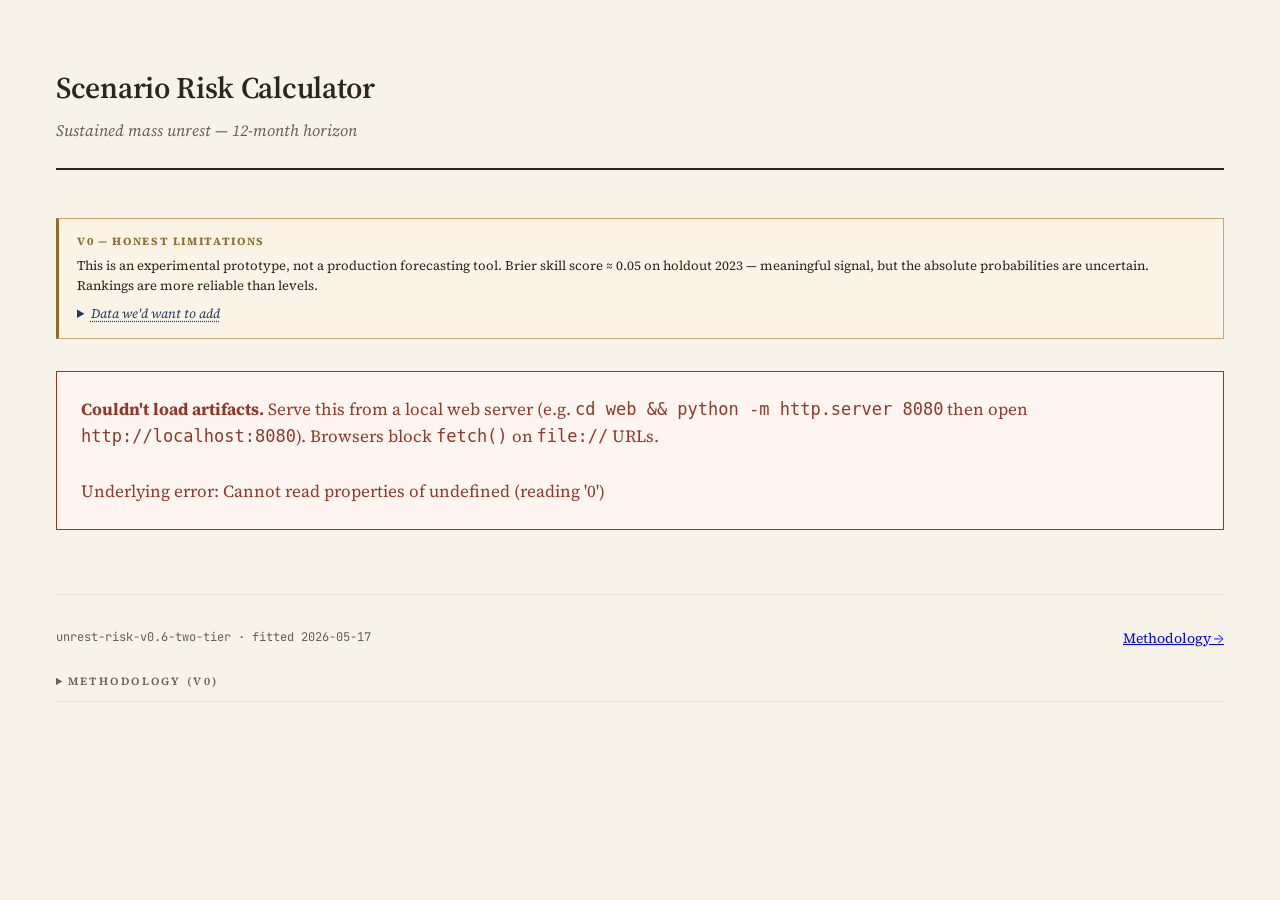
==== web/index.html @ aa5e5887 "v0.6: two-tier outcome (mobilization + armed violence), fit and reported separately Stratify the sin" ====
<!DOCTYPE html>
<html lang="en">
<head>
  <meta charset="UTF-8">
  <meta name="viewport" content="width=device-width, initial-scale=1.0">
  <title>Scenario Risk Calculator</title>
  <link rel="preconnect" href="https://fonts.googleapis.com">
  <link rel="preconnect" href="https://fonts.gstatic.com" crossorigin>
  <link href="https://fonts.googleapis.com/css2?family=Source+Serif+4:opsz,wght@8..60,400;8..60,500;8..60,600;8..60,700&family=JetBrains+Mono:wght@400;500&display=swap" rel="stylesheet">
  <style>
    :root {
      --parchment: #F8F3E8;
      --parchment-light: #FFFCF5;
      --ink: #2A2620;
      --ink-muted: #6B5D4F;
      --border: #D8CFC0;
      --border-subtle: #E8E0CF;
      --accent: #1F3A60;
      --positive: #8B3A2B;
      --negative: #2E5D3F;
    }
    * { box-sizing: border-box; margin: 0; padding: 0; }
    html, body {
      background: var(--parchment);
      color: var(--ink);
      font-family: 'Source Serif 4', Charter, 'Times New Roman', serif;
      font-size: 17px;
      line-height: 1.6;
      -webkit-font-smoothing: antialiased;
    }
    .page { max-width: 1280px; margin: 0 auto; padding: 64px 56px 96px; }

    /* Two-column body grid on wide screens; stacks on narrow */
    .body-grid {
      display: grid;
      grid-template-columns: minmax(400px, 480px) 1fr;
      gap: 56px;
      align-items: start;
    }
    @media (max-width: 960px) {
      .page { padding: 56px 24px 80px; }
      .body-grid { grid-template-columns: 1fr; gap: 32px; }
    }
    .body-grid .left-col, .body-grid .right-col { min-width: 0; }
    .num { font-variant-numeric: tabular-nums; }
    .mono { font-family: 'JetBrains Mono', 'SF Mono', Consolas, monospace; }

    header { border-bottom: 2px solid var(--ink); padding-bottom: 24px; margin-bottom: 48px; }
    h1 { font-size: 30px; font-weight: 600; letter-spacing: -0.01em; }
    .subtitle { color: var(--ink-muted); font-size: 16px; font-style: italic; margin-top: 6px; }

    .meta { display: flex; justify-content: space-between; align-items: baseline; margin-bottom: 8px; }
    .meta-item .label { font-size: 11px; text-transform: uppercase; letter-spacing: 0.18em; color: var(--ink-muted); font-weight: 600; }
    .meta-item .value { font-size: 19px; margin-top: 6px; }
    /* Custom country picker - replaces native <select> for nicer UX */
    .picker { position: relative; margin-top: 6px; }
    .picker-button {
      font-family: inherit; font-size: 19px; background: transparent; border: none;
      border-bottom: 1px dashed var(--ink); color: var(--ink);
      padding: 0 24px 2px 0; cursor: pointer; text-align: left; width: 100%; min-width: 220px;
    }
    .picker-button::after { content: '▾'; position: absolute; right: 4px; top: 2px; color: var(--ink-muted); font-size: 13px; }
    .picker-button:focus, .picker.open .picker-button { outline: none; border-bottom-color: var(--accent); border-bottom-style: solid; }
    .picker-panel {
      position: absolute; top: 100%; left: 0; right: 0; min-width: 280px; z-index: 50;
      background: var(--parchment-light); border: 1px solid var(--border);
      box-shadow: 0 8px 24px rgba(42, 38, 32, 0.12);
      margin-top: 4px; display: none;
    }
    .picker.open .picker-panel { display: block; }
    .picker-search {
      width: 100%; padding: 12px 14px; font-family: inherit; font-size: 15px;
      background: transparent; border: none; border-bottom: 1px solid var(--border-subtle);
      color: var(--ink); outline: none;
    }
    .picker-search::placeholder { color: var(--ink-muted); font-style: italic; }
    .picker-list { max-height: 320px; overflow-y: auto; }
    .picker-item {
      padding: 9px 14px; cursor: pointer; font-size: 16px; color: var(--ink);
      border-bottom: 1px solid var(--border-subtle);
    }
    .picker-item:hover, .picker-item.active { background: var(--parchment); color: var(--accent); }
    .picker-item:last-child { border-bottom: none; }
    .picker-empty { padding: 16px; text-align: center; color: var(--ink-muted); font-style: italic; font-size: 14px; }

    .probability { text-align: center; padding: 40px 0; margin: 32px 0 48px; border-top: 1px solid var(--border-subtle); border-bottom: 1px solid var(--border-subtle); }
    .probability .label { font-size: 11px; text-transform: uppercase; letter-spacing: 0.22em; color: var(--ink-muted); font-weight: 600; margin-bottom: 12px; }
    .probability .big-number { font-size: 80px; font-weight: 600; line-height: 1; letter-spacing: -0.025em; color: var(--ink); }
    .probability .ci { margin-top: 16px; font-size: 15px; font-style: italic; color: var(--ink-muted); }
    .probability.recomputed .big-number { color: var(--accent); }
    .probability .scenario-note { display: none; margin-top: 16px; font-size: 13px; color: var(--accent); font-style: italic; }
    .probability.recomputed .scenario-note { display: block; }
    .probability.two-tier { display: grid; grid-template-columns: 1fr 1fr; gap: 32px; padding-left: 24px; padding-right: 24px; }
    .probability.two-tier .tier-block { padding: 0 8px; }
    .probability.two-tier #tier-violence { border-left: 1px dashed var(--border-subtle); }
    .probability.two-tier .tier-hint { font-size: 11px; color: var(--ink-muted); font-style: italic; margin-bottom: 16px; max-width: 320px; margin-left: auto; margin-right: auto; }
    .probability.two-tier .scenario-note { grid-column: 1 / -1; }
    .probability.two-tier .benchmark-row { grid-column: 1 / -1; }
    @media (max-width: 720px) {
      .probability.two-tier { grid-template-columns: 1fr; }
      .probability.two-tier #tier-violence { border-left: none; border-top: 1px dashed var(--border-subtle); padding-top: 24px; }
    }
    .benchmark-row {
      margin-top: 22px;
      padding-top: 18px;
      border-top: 1px dashed var(--border-subtle);
      font-size: 14px;
      color: var(--ink-muted);
      display: flex;
      justify-content: center;
      align-items: baseline;
      gap: 10px;
      flex-wrap: wrap;
    }
    .benchmark-row .benchmark-label { font-size: 11px; text-transform: uppercase; letter-spacing: 0.18em; font-weight: 600; color: var(--accent); }
    .benchmark-row .benchmark-value { font-size: 18px; color: var(--ink); font-weight: 600; }
    .benchmark-row .benchmark-meta { font-size: 12px; font-style: italic; }
    .benchmark-row a { color: var(--ink-muted); text-decoration: underline; text-decoration-style: dotted; }

    .reference { margin-bottom: 48px; padding: 22px 28px; background: var(--parchment-light); border: 1px solid var(--border-subtle); border-left: 3px solid var(--accent); }
    .reference .label { font-size: 11px; text-transform: uppercase; letter-spacing: 0.18em; color: var(--accent); font-weight: 600; margin-bottom: 10px; }

    .section-title { font-size: 11px; text-transform: uppercase; letter-spacing: 0.22em; color: var(--ink-muted); font-weight: 600; margin-bottom: 18px; padding-bottom: 10px; border-bottom: 1px solid var(--border-subtle); }

    /* Indicator rows */
    .indicator-row {
      display: grid;
      grid-template-columns: 1fr 140px 110px;
      gap: 12px;
      align-items: center;
      padding: 14px 0;
      border-bottom: 1px solid var(--border-subtle);
    }
    .indicator-row.two-tier {
      grid-template-columns: minmax(140px, 1fr) 110px 1fr 1fr;
    }
    .indicator-row .name { font-size: 16px; }
    .indicator-row .value {
      text-align: right;
      font-family: 'JetBrains Mono', monospace;
      font-size: 14px;
      color: var(--ink);
    }
    .indicator-row .direction { text-align: right; font-style: italic; font-size: 14px; color: var(--ink-muted); }
    .indicator-row .contrib-col {
      display: flex; align-items: center; gap: 8px;
      font-family: 'JetBrains Mono', monospace; font-size: 12px; color: var(--ink-muted);
    }
    .indicator-row .contrib-col .contrib-bar.small { flex: 1; height: 8px; }
    .indicator-row .contrib-col .contrib-num { min-width: 48px; text-align: right; }
    .indicator-row .contrib-col .contrib-zero { color: var(--ink-muted); opacity: 0.4; font-style: italic; }
    .indicator-row.header { padding: 8px 0; }
    .indicator-row.header > div {
      font-size: 11px; text-transform: uppercase; letter-spacing: 0.12em;
      font-weight: 600; color: var(--ink-muted); font-style: normal;
    }
    .indicator-row.header .name { text-align: left; }
    .direction-up   { color: var(--positive); }
    .direction-down { color: var(--negative); }
    .arrow { display: inline-block; width: 14px; margin-right: 6px; font-style: normal; }

    .slider-row { padding: 0 0 16px 0; }
    .slider-row .slider-label { display: flex; justify-content: space-between; align-items: baseline; font-size: 13px; color: var(--ink-muted); margin-bottom: 6px; }
    .slider-row .slider-label .raw { font-family: 'JetBrains Mono', monospace; color: var(--ink); }
    .slider-row input[type=range] { width: 100%; accent-color: var(--accent); }
    .slider-row .label-flex { display: flex; gap: 12px; align-items: center; }

    .reset-btn { font-family: inherit; font-size: 13px; color: var(--accent); background: none; border: 1px solid var(--accent); padding: 6px 14px; cursor: pointer; font-style: italic; border-radius: 3px; }
    .reset-btn:hover { background: var(--accent); color: var(--parchment); }

    .actions { display: flex; justify-content: flex-end; margin-bottom: 24px; }

    footer { margin-top: 64px; padding-top: 32px; border-top: 1px solid var(--border-subtle); font-size: 14px; color: var(--ink-muted); display: flex; justify-content: space-between; align-items: center; }
    .version { font-family: 'JetBrains Mono', monospace; font-size: 12px; }

    .loading { text-align: center; padding: 80px 0; color: var(--ink-muted); font-style: italic; }
    .error { color: var(--positive); padding: 24px; border: 1px solid var(--positive); background: #FFF5F0; }

    /* Disclaimer banner */
    .disclaimer {
      background: #FBF4E6;
      border: 1px solid #C9A86A;
      border-left: 3px solid #8B6F2B;
      padding: 14px 18px;
      margin-bottom: 32px;
      font-size: 13px;
      line-height: 1.55;
      color: var(--ink);
    }
    .disclaimer strong { color: #8B6F2B; text-transform: uppercase; font-size: 11px; letter-spacing: 0.15em; display: block; margin-bottom: 6px; }
    .disclaimer details { margin-top: 8px; }
    .disclaimer details summary {
      color: var(--accent); cursor: pointer; font-style: italic;
      text-decoration: underline; text-decoration-style: dotted;
      text-underline-offset: 3px;
    }
    .disclaimer details summary:hover { text-decoration-style: solid; }
    .disclaimer details[open] summary { margin-bottom: 10px; }
    .disclaimer ul { margin-left: 18px; margin-top: 6px; }
    .disclaimer li { margin-bottom: 3px; }

    /* Mini contribution bar */
    .contrib-bar {
      position: relative;
      width: 100%;
      height: 4px;
      background: var(--border-subtle);
      border-radius: 2px;
      margin-top: 8px;
      overflow: visible;
    }
    .contrib-bar .midline {
      position: absolute; left: 50%; top: -3px; bottom: -3px;
      width: 1px; background: var(--ink-muted); opacity: 0.4;
    }
    .contrib-bar .fill {
      position: absolute; top: 0; bottom: 0;
      border-radius: 2px;
    }
    .contrib-bar .fill.up   { background: var(--positive); left: 50%; }
    .contrib-bar .fill.down { background: var(--negative); right: 50%; }
    .indicator-row.has-bar { padding-bottom: 8px; }
    .indicator-row .name-with-info {
      display: flex; align-items: baseline; gap: 6px;
    }
    .indicator-row .info {
      color: var(--ink-muted); cursor: help; font-size: 12px;
      border-bottom: 1px dotted var(--ink-muted);
    }

    /* Hanke toggle */
    .source-toggle {
      display: flex; align-items: center; gap: 12px;
      margin-bottom: 24px; padding: 12px 14px;
      background: var(--parchment-light); border: 1px solid var(--border-subtle);
      border-left: 3px solid var(--accent);
      font-size: 13px;
    }
    .source-toggle .label {
      font-size: 11px; text-transform: uppercase; letter-spacing: 0.15em;
      color: var(--accent); font-weight: 600;
    }
    .source-toggle .options {
      display: flex; gap: 4px;
    }
    .source-toggle button {
      font-family: inherit; font-size: 12px;
      background: transparent; border: 1px solid var(--border);
      color: var(--ink-muted); padding: 5px 12px;
      cursor: pointer; border-radius: 3px;
    }
    .source-toggle button.active {
      background: var(--accent); color: var(--parchment); border-color: var(--accent);
    }
    .source-toggle .hint {
      flex: 1; font-style: italic; color: var(--ink-muted);
      font-size: 12px;
    }
  </style>
</head>
<body>
  <div class="page">

    <header>
      <h1>Scenario Risk Calculator</h1>
      <p class="subtitle">Sustained mass unrest — 12-month horizon</p>
    </header>

    <div class="disclaimer">
      <strong>v0 — Honest Limitations</strong>
      This is an experimental prototype, not a production forecasting tool. Brier skill score
      ≈ 0.05 on holdout 2023 — meaningful signal, but the absolute probabilities are uncertain.
      Rankings are more reliable than levels.
      <details>
        <summary>Data we'd want to add</summary>
        <ul>
          <li><strong>ACLED</strong> — protest/conflict events (blocked on Research-tier API access; requested 2026-05-15)</li>
          <li><strong>GDP per capita</strong> — loaded from WDI but excluded from v0 model (sparse coverage for low-income countries; proper imputation is v1 work)</li>
          <li><strong>Fariss latent repression scores &amp; Polity5</strong> — loaded into the panel but excluded from the v0 fit due to collinearity with V-Dem civil_liberties; revisit for v1</li>
          <li><strong>NELDA elections</strong> — election timing and manipulation</li>
          <li><strong>de Bruin security forces</strong> — loaded but coverage gaps (data ends 2010) prevent v0 use</li>
          <li><strong>Energy-crisis indicators</strong> (electricity per capita YoY, energy-import dependency)</li>
          <li><strong>Country-level food security</strong> (FAO SFSI; currently only have global FFPI)</li>
          <li><strong>Internet shutdowns</strong> (Access Now KeepItOn)</li>
        </ul>
      </details>
    </div>

    <div id="root">
      <div class="loading">Loading frozen artifacts…</div>
    </div>

    <footer>
      <span id="version" class="version"></span>
      <a href="#" onclick="document.getElementById('methodology').open=true; return false;">Methodology →</a>
    </footer>

    <details id="methodology" style="margin-top:24px;">
      <summary class="section-title" style="cursor:pointer;">Methodology (v0)</summary>
      <div style="padding:16px 0; font-size:15px; line-height:1.7; color: var(--ink);" id="methodology-body">
        Loading…
      </div>
    </details>

  </div>

  <script>
    // ------- helpers -------
    const sigmoid = x => 1 / (1 + Math.exp(-x));
    const fmt = (p, digits=1) => (p * 100).toFixed(digits) + '%';
    const sign = z => z > 0.05 ? '+' : z < -0.05 ? '' : '';

    function scoreLinear(coefs, featureOrder, zValues) {
      let lp = coefs['(Intercept)'] || coefs.Intercept || 0;
      for (const f of featureOrder) {
        if (f === '(Intercept)' || f === 'Intercept') continue;
        lp += (coefs[f] || 0) * (zValues[f] || 0);
      }
      return sigmoid(lp);
    }

    // v0.6: weights ships two tiers (mobilization, violence). Each tier
    // has its own pooled + per-regime models. Pass the tier name explicitly.
    function activeModel(tierName) {
      return weights.tiers[tierName].pooled;
    }

    // ------- main app -------
    let weights, snapshot, baseRates, calibration, hankeInflation, viewsOverlay;
    let currentISO = null;
    let scenarioOverrides = {};
    let inflationSource = 'imf';  // 'imf' (default) or 'hanke'

    async function load() {
      try {
        const base = './artifacts/';
        const [w, s, b, c, h, v] = await Promise.all([
          fetch(base + 'weights.json').then(r => r.json()),
          fetch(base + 'country_snapshot.json').then(r => r.json()),
          fetch(base + 'base_rates.json').then(r => r.json()),
          fetch(base + 'calibration.json').then(r => r.json()),
          fetch(base + 'hanke_inflation.json').then(r => r.json()).catch(() => null),
          fetch(base + 'views_overlay.json').then(r => r.json()).catch(() => null)
        ]);
        weights = w; snapshot = s; baseRates = b; calibration = c; hankeInflation = h; viewsOverlay = v;
        render();
      } catch (e) {
        document.getElementById('root').innerHTML =
          '<div class="error"><strong>Couldn\'t load artifacts.</strong> Serve this from a local web server '
          + '(e.g. <code>cd web && python -m http.server 8080</code> then open <code>http://localhost:8080</code>). '
          + 'Browsers block <code>fetch()</code> on <code>file://</code> URLs.<br><br>'
          + 'Underlying error: ' + e.message + '</div>';
      }
    }

    function render() {
      const root = document.getElementById('root');
      const countries = Object.values(snapshot.countries).sort((a, b) => a.name.localeCompare(b.name));
      if (!currentISO) currentISO = 'CUB';
      const country = snapshot.countries[currentISO];

      const hankeAvailable = hankeInflation && hankeInflation.countries &&
                             hankeInflation.countries[currentISO];
      const isHankeActive = inflationSource === 'hanke' && hankeAvailable;

      root.innerHTML = `
        ${hankeAvailable ? `
        <div class="source-toggle">
          <span class="label">Inflation source</span>
          <div class="options">
            <button class="${inflationSource === 'imf'   ? 'active' : ''}" data-src="imf">IMF</button>
            <button class="${inflationSource === 'hanke' ? 'active' : ''}" data-src="hanke">Hanke</button>
          </div>
          <span class="hint">
            ${isHankeActive
              ? `Using Steve Hanke's estimate (~${Math.round(hankeInflation.countries[currentISO].cpi_inflation)}%) — the higher unofficial-market figure that CNN cites for hyperinflation.`
              : `IMF estimate currently active. Toggle to see prediction under Hanke's higher Cuba/Venezuela/etc. estimates.`}
          </span>
        </div>` : ''}

        <div class="meta">
          <div class="meta-item">
            <div class="label">Country</div>
            <div class="picker" id="country-picker">
              <button class="picker-button" type="button" id="picker-button">${country.name}</button>
              <div class="picker-panel">
                <input class="picker-search" id="picker-search" type="text" placeholder="Type to filter…" autocomplete="off" />
                <div class="picker-list" id="picker-list"></div>
              </div>
            </div>
          </div>
          <div class="meta-item" style="text-align: right;">
            <div class="label">Forecast year</div>
            <div class="value num">${country.snapshot_year + 1}</div>
            <div style="font-size: 11px; color: var(--ink-muted); font-style: italic; margin-top: 2px;">
              based on data through ${country.snapshot_year}
            </div>
          </div>
        </div>

        <div class="body-grid">
          <div class="left-col">
            <section class="probability two-tier" id="prob-section">
              <div class="tier-block" id="tier-mobilization">
                <div class="label">Probability of mass mobilization, next 12 months</div>
                <div class="tier-hint">Protest / demonstration at country-defining scale (≥0.1% of pop or V-Dem v2cagenmob_ord ≥4)</div>
                <div class="big-number num" id="big-number-mobilization">${fmt(country.mobilization.probability)}</div>
                <div class="ci">90% CI: <span class="num">${fmt(country.mobilization.ci_lo_90)}</span> – <span class="num">${fmt(country.mobilization.ci_hi_90)}</span></div>
              </div>
              <div class="tier-block" id="tier-violence">
                <div class="label">Probability of armed violence / coup, next 12 months</div>
                <div class="tier-hint">UCDP fatalities ≥100 or Cline Center coup attempt</div>
                <div class="big-number num" id="big-number-violence">${fmt(country.violence.probability)}</div>
                <div class="ci">90% CI: <span class="num">${fmt(country.violence.ci_lo_90)}</span> – <span class="num">${fmt(country.violence.ci_hi_90)}</span></div>
              </div>
              <div class="scenario-note">Scenario-adjusted point estimates (CIs shown for current snapshot only)</div>
              ${viewsOverlay && viewsOverlay.countries && viewsOverlay.countries[currentISO] ? `
                <div class="benchmark-row" title="${viewsOverlay.outcome_note || ''}">
                  <span class="benchmark-label"><a href="${viewsOverlay.source_url}" target="_blank" rel="noopener">ViEWS benchmark (armed conflict)</a></span>
                  <span class="benchmark-value num">${fmt(viewsOverlay.countries[currentISO].probability)}</span>
                  <span class="benchmark-meta">${viewsOverlay.window_start} – ${viewsOverlay.window_end} · run ${viewsOverlay.run_id.split('_').slice(1,3).join('.')}</span>
                </div>` : ''}
            </section>

            <section class="reference">
              <div class="label">Reference class</div>
              <p id="reference-body"></p>
            </section>

            <section style="margin-top:32px;">
              <div style="display:flex; justify-content:space-between; align-items:baseline;">
                <h2 class="section-title" style="border-bottom:none; padding-bottom:0;">Scenario sliders</h2>
                <button class="reset-btn" id="reset-btn">Reset</button>
              </div>
              <p style="font-size:13px; color:var(--ink-muted); margin-bottom:20px; font-style:italic;">
                Adjust any indicator to see how the probability shifts.
              </p>
              <div id="sliders"></div>
            </section>
          </div>

          <div class="right-col">
            <h2 class="section-title">Indicator contributions</h2>
            <div id="indicators"></div>
          </div>
        </div>
      `;

      // Custom country picker with typeahead
      setupPicker(countries);

      renderReference(country);
      renderIndicators(country);
      renderSliders(country);
      document.getElementById('reset-btn').addEventListener('click', () => {
        scenarioOverrides = {};
        render();
      });
      // Wire up the Hanke toggle if it exists
      document.querySelectorAll('.source-toggle button').forEach(btn => {
        btn.addEventListener('click', () => {
          inflationSource = btn.dataset.src;
          render();
        });
      });
      document.getElementById('version').textContent =
        weights.model_version + ' · fitted ' + weights.fitted_at;
      document.getElementById('methodology-body').innerHTML = methodologyHtml();
    }

    function setupPicker(countries) {
      const picker = document.getElementById('country-picker');
      const button = document.getElementById('picker-button');
      const search = document.getElementById('picker-search');
      const list   = document.getElementById('picker-list');

      function renderList(query) {
        const q = (query || '').toLowerCase().trim();
        const filtered = q
          ? countries.filter(c => c.name.toLowerCase().includes(q) || c.iso3c.toLowerCase().includes(q))
          : countries;
        if (filtered.length === 0) {
          list.innerHTML = '<div class="picker-empty">No matches</div>';
          return;
        }
        list.innerHTML = filtered.slice(0, 200).map(c =>
          `<div class="picker-item${c.iso3c === currentISO ? ' active' : ''}" data-iso="${c.iso3c}">${c.name}</div>`
        ).join('');
        list.querySelectorAll('.picker-item').forEach(el => {
          el.addEventListener('click', () => {
            currentISO = el.dataset.iso;
            scenarioOverrides = {};
            picker.classList.remove('open');
            render();
          });
        });
      }

      button.addEventListener('click', e => {
        e.stopPropagation();
        const wasOpen = picker.classList.contains('open');
        picker.classList.toggle('open');
        if (!wasOpen) {
          renderList('');
          setTimeout(() => search.focus(), 0);
        }
      });
      search.addEventListener('input', e => renderList(e.target.value));
      search.addEventListener('keydown', e => {
        if (e.key === 'Escape') picker.classList.remove('open');
        if (e.key === 'Enter') {
          const first = list.querySelector('.picker-item');
          if (first) first.click();
        }
      });
      document.addEventListener('click', e => {
        if (!picker.contains(e.target)) picker.classList.remove('open');
      });
    }

    function renderReference(country) {
      const rMob = baseRates.tiers.mobilization[country.regime_label];
      const rVio = baseRates.tiers.violence[country.regime_label];
      if (!rMob || !rVio) {
        document.getElementById('reference-body').innerHTML = '';
        return;
      }
      const trainYears = weights.tiers.mobilization.train_years;
      document.getElementById('reference-body').innerHTML =
        `Based on <strong>${country.regime_label.replace(/_/g, ' ')}</strong> country-years, `
        + `training window <span class="num">${trainYears[0]}–${trainYears[1]}</span>. `
        + `Base rates in this reference class: `
        + `<span class="num">${(rMob.base_rate * 100).toFixed(1)}%</span> mobilization, `
        + `<span class="num">${(rVio.base_rate * 100).toFixed(1)}%</span> violence.`;
    }

    function renderIndicators(country) {
      const coefsMob = activeModel('mobilization').coefficients;
      const coefsVio = activeModel('violence').coefficients;

      const contribs = [];
      for (const feat_name of weights.features) {
        const currentRaw = effectiveRawValue(country, feat_name);
        const rawDisplay = formatRaw(feat_name, currentRaw);
        const c_mob = (coefsMob[feat_name] || 0) * currentRaw;
        const c_vio = (coefsVio[feat_name] || 0) * currentRaw;
        contribs.push({ feat_name, rawDisplay, c_mob, c_vio });
      }
      const maxAbs = Math.max(0.5,
        ...contribs.flatMap(c => [Math.abs(c.c_mob), Math.abs(c.c_vio)])
      );

      const rows = [
        `<div class="indicator-row two-tier header">
          <div class="name">Indicator</div>
          <div class="value">Value</div>
          <div class="contrib-col">Mobilization</div>
          <div class="contrib-col">Violence</div>
        </div>`
      ];

      const barCell = (contrib) => {
        if (contrib === 0) return `<span class="contrib-zero">—</span>`;
        const dir = contrib > 0 ? 'up' : 'down';
        const width = Math.min(50, Math.abs(contrib) / maxAbs * 50);
        const fill = `<div class="fill ${dir}" style="width:${width}%"></div>`;
        return `<div class="contrib-bar small"><div class="midline"></div>${fill}</div>
                <span class="contrib-num">${contrib > 0 ? '+' : ''}${contrib.toFixed(2)}</span>`;
      };

      for (const c of contribs) {
        const tip = INDICATOR_TOOLTIPS[c.feat_name] || '';
        const label = weights.feature_labels[c.feat_name];
        const nameHtml = tip
          ? `<span class="info" title="${tip}">${label}</span>`
          : label;
        rows.push(
          `<div class="indicator-row two-tier">
            <div class="name">${nameHtml}</div>
            <div class="value">${c.rawDisplay}</div>
            <div class="contrib-col">${barCell(c.c_mob)}</div>
            <div class="contrib-col">${barCell(c.c_vio)}</div>
           </div>`
        );
      }
      document.getElementById('indicators').innerHTML = rows.join('');
    }

    const INDICATOR_TOOLTIPS = {
      civil_liberties: "V-Dem civil-liberties index (0–1). Captures freedom of association, " +
                       "expression, movement. Higher = more free.",
      log_gdp_per_cap: "World Bank GDP per capita, log-transformed. Higher development levels usually " +
                       "lower baseline instability risk.",
      loser_consent:   "V-Dem election-loser consent ordinal (0–4). Lower values indicate factional " +
                       "politics and rejection of election outcomes.",
      conflict_neighbors_count: "Count of same-region countries with UCDP fatalities ≥100 in the same " +
                                "year. Proxy for conflict-ridden neighborhoods.",
      gdp_growth:      "Annual GDP growth %, World Bank WDI. Negative = contraction.",
      cpi_inflation:   "Annual CPI inflation rate %, World Bank WDI (with IMF curated + WEO fallback). " +
                       "Clipped to [-10, 200]% to keep hyperinflation outliers from dominating the fit.",
      unemployment:    "Unemployment % of labor force, World Bank WDI.",
      log_refugee_outflow: "log1p(refugees + asylum seekers) originating from this country, UNHCR. " +
                           "Log-transformed for cross-country comparability.",
      political_violence_ord_lag1: "V-Dem ordinal (0–4) capturing political violence in the PRIOR year. Lagged by 1 year so it's not concurrent with the outcome label.",
      coup_proof_fragmentation: "Pilster-Böhmelt effective-number of military forces. Higher = " +
                                "more fragmented security sector (coup-proofed); lower = unified."
    };

    // v0.4: each feature has its own raw display range. Civil_liberties is
    // bounded [0,1]; ordinals are 0-4; %-features (growth, inflation,
    // unemployment) use plausible economic ranges. No within-country mean/sd
    // ships from the server anymore.
    const SLIDER_RANGES = {
      civil_liberties:          { lo: 0,     hi: 1,    step: 0.01 },
      log_gdp_per_cap:          { lo: 5,     hi: 12,   step: 0.05 },
      loser_consent:            { lo: 0,     hi: 4,    step: 1    },
      conflict_neighbors_count: { lo: 0,     hi: 10,   step: 1    },
      gdp_growth:               { lo: -25,   hi: 20,   step: 0.1  },
      cpi_inflation:            { lo: -10,   hi: 200,  step: 0.5  },
      unemployment:             { lo: 0,     hi: 40,   step: 0.1  },
      political_violence_ord_lag1:   { lo: 0,     hi: 4,    step: 1    },
      log_refugee_outflow:      { lo: 0,     hi: 16,   step: 0.1  },
      coup_proof_fragmentation: { lo: 0.5,   hi: 5,    step: 0.05 }
    };

    function renderSliders(country) {
      const sliders = [];
      for (const feat_name of weights.features) {
        const f = country.features[feat_name];
        if (f.value == null) continue;
        const cur = scenarioOverrides[feat_name] !== undefined ? scenarioOverrides[feat_name] : f.value;
        const r = SLIDER_RANGES[feat_name];
        if (!r) continue;

        sliders.push(
          `<div class="slider-row">
            <div class="slider-label">
              <span>${weights.feature_labels[feat_name]}</span>
              <span class="raw">${formatRaw(feat_name, cur)}</span>
            </div>
            <input type="range" min="${r.lo}" max="${r.hi}" step="${r.step}"
                   value="${cur}" data-feat="${feat_name}" />
          </div>`
        );
      }
      document.getElementById('sliders').innerHTML = sliders.join('');
      document.querySelectorAll('input[type=range]').forEach(el => {
        el.addEventListener('input', e => {
          const feat = e.target.dataset.feat;
          scenarioOverrides[feat] = parseFloat(e.target.value);
          recomputeProbability();
          renderIndicators(snapshot.countries[currentISO]);
          const lbl = e.target.parentElement.querySelector('.raw');
          lbl.textContent = formatRaw(feat, parseFloat(e.target.value));
        });
      });
    }

    // Effective raw feature value, applying scenario override or Hanke
    // inflation toggle when relevant.
    function effectiveRawValue(country, feat_name) {
      const f = country.features[feat_name];
      if (scenarioOverrides[feat_name] !== undefined) return scenarioOverrides[feat_name];
      if (feat_name === 'cpi_inflation' && inflationSource === 'hanke' &&
          hankeInflation && hankeInflation.countries[currentISO]) {
        // Hanke estimates are %; clip the same way the training pipeline does.
        const hk = hankeInflation.countries[currentISO].cpi_inflation;
        return Math.max(-10, Math.min(200, hk));
      }
      return f.value;
    }

    function recomputeProbability() {
      const country = snapshot.countries[currentISO];
      const featureValues = {};
      for (const feat_name of weights.features) {
        featureValues[feat_name] = effectiveRawValue(country, feat_name);
      }
      for (const tier of ['mobilization', 'violence']) {
        const m = activeModel(tier);
        const p = scoreLinear(m.coefficients, m.feature_order, featureValues);
        document.getElementById('big-number-' + tier).textContent = fmt(p);
      }
      const isScenario = Object.keys(scenarioOverrides).length > 0 || inflationSource === 'hanke';
      document.getElementById('prob-section').classList.toggle('recomputed', isScenario);
    }

    function formatRaw(feat_name, value) {
      if (value == null) return '—';
      const pctFeatures = ['gdp_growth', 'cpi_inflation', 'unemployment'];
      const intFeatures = ['conflict_neighbors_count'];
      const ordinals    = ['political_violence_ord_lag1', 'loser_consent'];
      if (pctFeatures.includes(feat_name)) return value.toFixed(2) + '%';
      if (intFeatures.includes(feat_name)) return Math.round(value).toLocaleString();
      if (feat_name === 'civil_liberties') return value.toFixed(2);
      if (ordinals.includes(feat_name))    return Math.round(value).toString();
      if (feat_name === 'log_gdp_per_cap') return `log(USD) ${value.toFixed(2)}`;
      if (feat_name === 'log_refugee_outflow') return `log(persons) ${value.toFixed(2)}`;
      return value.toFixed(2);
    }

    function methodologyHtml() {
      const cMob = calibration.tiers.mobilization;
      const cVio = calibration.tiers.violence;
      return `
        <h3 style="font-size:15px; font-weight:600; margin-top:16px; margin-bottom:8px;">What we predict</h3>
        <p>For each country, two separate probabilities for the next 12 months:</p>
        <ul style="margin-left:16px; margin-top:4px;">
          <li><strong>Mobilization</strong> — at least one of: an MMP-recorded protest with participants
              ≥0.1% of population (calibrated to Iran 2022 Woman-Life-Freedom baseline), OR V-Dem
              <code>v2cagenmob_ord ≥ 4</code> ("mass mobilization was a defining feature of the year").
              Captures protest-scale unrest in stable democracies and ramping autocracies alike.</li>
          <li><strong>Armed violence / coup</strong> — at least one of: ≥100 fatalities in
              state-based armed conflict (UCDP GED), OR a Cline Center coup attempt.
              Captures civil-war-grade violence and regime-change attempts.</li>
        </ul>

        <h3 style="font-size:15px; font-weight:600; margin-top:20px; margin-bottom:8px;">How</h3>
        <p>Two separate pooled <strong>LASSO logistic regressions</strong> (one per outcome tier)
           trained on 1995–2022 country-years. Each tier has its own coefficients — the same features
           predict each outcome but with different weights, because protest and armed conflict are
           empirically distinct processes. Features enter as <strong>raw cross-country levels</strong>
           (no within-country z-scoring) under <strong>monotonicity constraints</strong> that force
           each coefficient to its substantively-correct sign. This is the PITF/Goldstone framing.</p>
        <p><strong>Features (10 total):</strong> civil liberties (V-Dem 0–1), log GDP per capita,
           election-loser consent (V-Dem 0–4), regional conflict count, GDP growth %, CPI inflation %
           (clipped to [−10, 200]), unemployment %, political violence ordinal LAGGED 1 year (0–4),
           log refugee outflow, and Pilster-Böhmelt coup-proofing fragmentation.</p>

        <h3 style="font-size:15px; font-weight:600; margin-top:20px; margin-bottom:8px;">Sources</h3>
        <ul style="margin-left:16px; margin-top:4px;">
          <li><strong>V-Dem v16</strong> (Coppedge et al.) — governance, civil liberties, mass-mobilization ordinal</li>
          <li><strong>World Bank WDI</strong> — GDP growth, CPI inflation, unemployment. IMF Staff estimates backfill inflation where WDI is missing (Cuba, Venezuela, Sudan, Zimbabwe, Argentina, Lebanon, Syria); Hanke Troubled Currencies estimates are exposed as an optional toggle for those countries.</li>
          <li><strong>UNHCR Refugee Statistics</strong> — origin-side refugee + asylum-seeker counts</li>
          <li><strong>FAO Food Price Index</strong> — monthly global FFPI, averaged to annual</li>
          <li><strong>Pilster-Böhmelt</strong> via Harvard Dataverse — coup-proofing structure (effective-number of forces)</li>
          <li><strong>Mass Mobilization Project</strong> (Clark & Regan) — large-protest events 1990–2020</li>
          <li><strong>UCDP GED v25.1</strong> (Uppsala) — armed-conflict fatalities 1989–2024</li>
          <li><strong>Cline Center Coup d'État Project</strong> — coup attempts 1945–2026</li>
          <li><strong>Fariss latent human-rights scores</strong> — loaded into the panel; excluded from the current fit (collinearity with V-Dem civil_liberties)</li>
          <li><strong>Polity5</strong> — loaded into the panel; excluded from the current fit (collinearity with V-Dem civil_liberties)</li>
        </ul>

        <h3 style="font-size:15px; font-weight:600; margin-top:20px; margin-bottom:8px;">Calibration (2023 holdout)</h3>
        <p><strong>Mobilization tier</strong> (n=${cMob.n_holdout}, base rate ${(cMob.base_rate*100).toFixed(1)}%):
           Brier <code>${cMob.brier.toFixed(4)}</code> · skill score
           <code>${cMob.brier_skill_score.toFixed(3)}</code> · log loss <code>${cMob.log_loss.toFixed(4)}</code>.</p>
        <p><strong>Armed violence / coup tier</strong> (n=${cVio.n_holdout}, base rate ${(cVio.base_rate*100).toFixed(1)}%):
           Brier <code>${cVio.brier.toFixed(4)}</code> · skill score
           <code>${cVio.brier_skill_score.toFixed(3)}</code> · log loss <code>${cVio.log_loss.toFixed(4)}</code>.</p>
        <p style="font-style:italic; color: var(--ink-muted); font-size:14px;">
          The contrast is real: armed violence is structurally predictable from country features
          (conflict-ridden countries stay conflict-ridden); mass mobilization is harder because
          protests are noisy, triggered by specific local events, and weakly correlated with
          structural features at the 1-year horizon. A negative skill on mobilization means
          the model does worse than always predicting the base rate — we report it honestly.
        </p>

        <h3 style="font-size:15px; font-weight:600; margin-top:20px; margin-bottom:8px;">What this model can't do</h3>
        <ul style="margin-left:16px; margin-top:4px;">
          <li>Predict <strong>black swans</strong> — Tunisia 2011, Sri Lanka 2022 — by definition unprecedented</li>
          <li>Predict <strong>short-horizon shifts</strong> — features are annual, so we can't detect monthly escalations</li>
          <li>Capture <strong>country-specific dynamics</strong> not in the model features (e.g., specific dynasty politics, religious/ethnic tensions)</li>
          <li>Be a <strong>policy recommendation</strong> — it's a probability estimate, not a prescription</li>
        </ul>

        <p style="margin-top:20px; font-size:13px; color: var(--ink-muted);">
          Train window: ${weights.train_years[0]}–${weights.train_years[1]}.
          Model version: ${weights.model_version}, fitted ${weights.fitted_at}.</p>
      `;
    }

    load();
  </script>
</body>
</html>
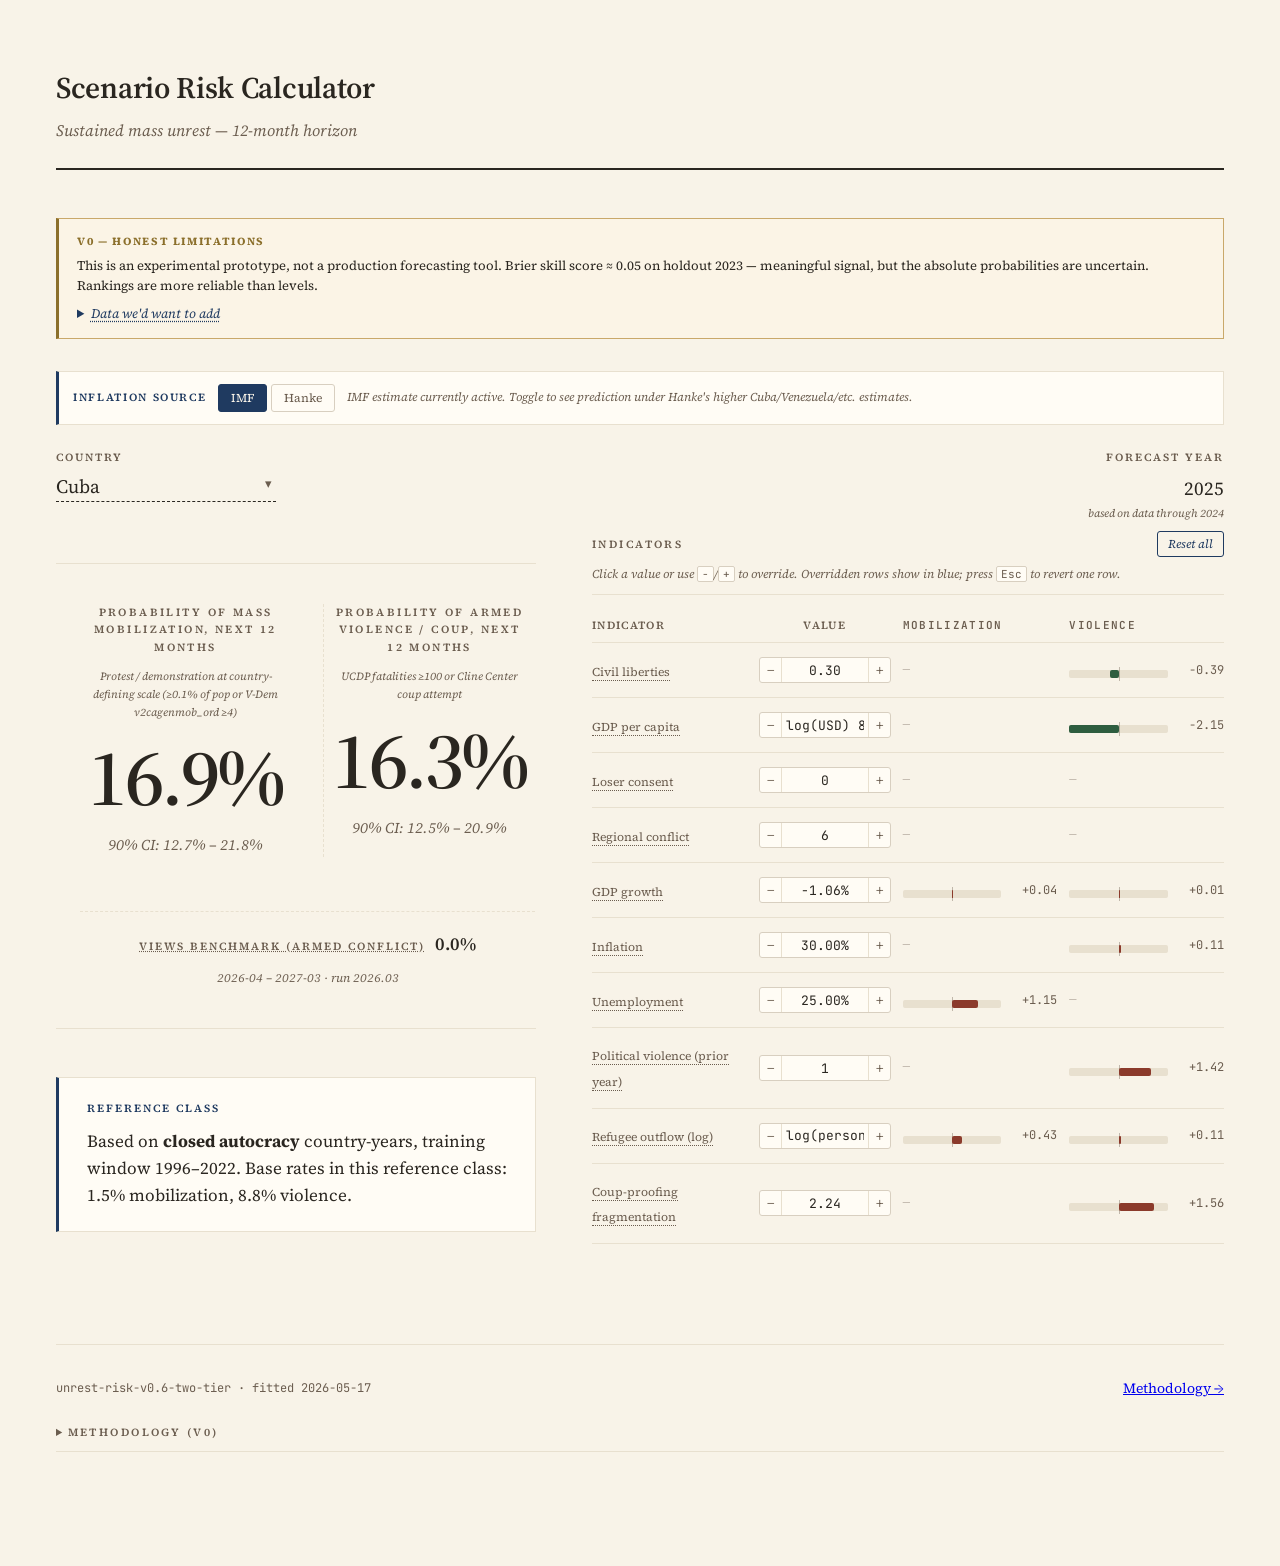
==== commit e8014cce: "v0.7: net refugee outflow + merged indicator UI - log_refugee_outflow is now log1p(max(0, outflow - " ====
--- a/web/index.html
+++ b/web/index.html
@@ -132,7 +132,7 @@
       border-bottom: 1px solid var(--border-subtle);
     }
     .indicator-row.two-tier {
-      grid-template-columns: minmax(140px, 1fr) 110px 1fr 1fr;
+      grid-template-columns: minmax(140px, 1fr) 132px 1fr 1fr;
     }
     .indicator-row .name { font-size: 16px; }
     .indicator-row .value {
@@ -155,15 +155,75 @@
       font-weight: 600; color: var(--ink-muted); font-style: normal;
     }
     .indicator-row.header .name { text-align: left; }
+    .indicator-row.header .value-col { text-align: center; }
+
+    /* In-table value editor (replaces the old slider section) */
+    .value-editor {
+      display: grid;
+      grid-template-columns: 22px 1fr 22px;
+      align-items: stretch;
+      border: 1px solid var(--border);
+      border-radius: 3px;
+      background: var(--parchment-light);
+      overflow: hidden;
+      height: 26px;
+    }
+    .value-editor .step-btn {
+      font-family: inherit;
+      font-size: 14px;
+      line-height: 1;
+      background: transparent;
+      border: none;
+      color: var(--ink-muted);
+      cursor: pointer;
+      padding: 0;
+      user-select: none;
+    }
+    .value-editor .step-btn:hover { background: var(--parchment); color: var(--accent); }
+    .value-editor .step-btn:first-child { border-right: 1px solid var(--border-subtle); }
+    .value-editor .step-btn:last-child  { border-left:  1px solid var(--border-subtle); }
+    .value-editor .value-input {
+      font-family: 'JetBrains Mono', monospace;
+      font-size: 13px;
+      text-align: center;
+      background: transparent;
+      border: none;
+      color: var(--ink);
+      width: 100%;
+      padding: 0 4px;
+      outline: none;
+      min-width: 0;
+    }
+    .value-editor.overridden { border-color: var(--accent); background: #FFFCF5; }
+    .value-editor.overridden .value-input { color: var(--accent); font-style: italic; font-weight: 500; }
+    .value-readonly {
+      text-align: center;
+      font-family: 'JetBrains Mono', monospace;
+      font-size: 13px;
+      color: var(--ink-muted);
+      font-style: italic;
+    }
+
+    /* Inline reset button (lives in the indicators header now) */
+    .indicators-header {
+      display: flex; justify-content: space-between; align-items: baseline;
+      margin-bottom: 8px;
+    }
+    .indicators-header .section-title { margin-bottom: 0; border-bottom: none; padding-bottom: 0; }
+    .indicators-header .reset-btn { font-size: 12px; padding: 4px 10px; }
+    .indicators-hint {
+      font-size: 12px; color: var(--ink-muted); font-style: italic;
+      margin-bottom: 14px; padding-bottom: 10px;
+      border-bottom: 1px solid var(--border-subtle);
+    }
+    .indicators-hint kbd {
+      font-family: 'JetBrains Mono', monospace; font-size: 11px;
+      background: var(--parchment-light); border: 1px solid var(--border);
+      padding: 0 4px; border-radius: 2px; font-style: normal;
+    }
     .direction-up   { color: var(--positive); }
     .direction-down { color: var(--negative); }
     .arrow { display: inline-block; width: 14px; margin-right: 6px; font-style: normal; }
-
-    .slider-row { padding: 0 0 16px 0; }
-    .slider-row .slider-label { display: flex; justify-content: space-between; align-items: baseline; font-size: 13px; color: var(--ink-muted); margin-bottom: 6px; }
-    .slider-row .slider-label .raw { font-family: 'JetBrains Mono', monospace; color: var(--ink); }
-    .slider-row input[type=range] { width: 100%; accent-color: var(--accent); }
-    .slider-row .label-flex { display: flex; gap: 12px; align-items: center; }
 
     .reset-btn { font-family: inherit; font-size: 13px; color: var(--accent); background: none; border: 1px solid var(--accent); padding: 6px 14px; cursor: pointer; font-style: italic; border-radius: 3px; }
     .reset-btn:hover { background: var(--accent); color: var(--parchment); }
@@ -427,20 +487,16 @@
               <p id="reference-body"></p>
             </section>
 
-            <section style="margin-top:32px;">
-              <div style="display:flex; justify-content:space-between; align-items:baseline;">
-                <h2 class="section-title" style="border-bottom:none; padding-bottom:0;">Scenario sliders</h2>
-                <button class="reset-btn" id="reset-btn">Reset</button>
-              </div>
-              <p style="font-size:13px; color:var(--ink-muted); margin-bottom:20px; font-style:italic;">
-                Adjust any indicator to see how the probability shifts.
-              </p>
-              <div id="sliders"></div>
-            </section>
           </div>
 
           <div class="right-col">
-            <h2 class="section-title">Indicator contributions</h2>
+            <div class="indicators-header">
+              <h2 class="section-title">Indicators</h2>
+              <button class="reset-btn" id="reset-btn">Reset all</button>
+            </div>
+            <div class="indicators-hint">
+              Click a value or use <kbd>−</kbd>/<kbd>+</kbd> to override. Overridden rows show in blue; press <kbd>Esc</kbd> to revert one row.
+            </div>
             <div id="indicators"></div>
           </div>
         </div>
@@ -451,7 +507,6 @@
 
       renderReference(country);
       renderIndicators(country);
-      renderSliders(country);
       document.getElementById('reset-btn').addEventListener('click', () => {
         scenarioOverrides = {};
         render();
@@ -541,10 +596,14 @@
       const contribs = [];
       for (const feat_name of weights.features) {
         const currentRaw = effectiveRawValue(country, feat_name);
+        const isOverridden =
+          scenarioOverrides[feat_name] !== undefined ||
+          (feat_name === 'cpi_inflation' && inflationSource === 'hanke' &&
+           hankeInflation && hankeInflation.countries[currentISO]);
         const rawDisplay = formatRaw(feat_name, currentRaw);
-        const c_mob = (coefsMob[feat_name] || 0) * currentRaw;
-        const c_vio = (coefsVio[feat_name] || 0) * currentRaw;
-        contribs.push({ feat_name, rawDisplay, c_mob, c_vio });
+        const c_mob = (coefsMob[feat_name] || 0) * (currentRaw ?? 0);
+        const c_vio = (coefsVio[feat_name] || 0) * (currentRaw ?? 0);
+        contribs.push({ feat_name, currentRaw, isOverridden, rawDisplay, c_mob, c_vio });
       }
       const maxAbs = Math.max(0.5,
         ...contribs.flatMap(c => [Math.abs(c.c_mob), Math.abs(c.c_vio)])
@@ -553,20 +612,11 @@
       const rows = [
         `<div class="indicator-row two-tier header">
           <div class="name">Indicator</div>
-          <div class="value">Value</div>
+          <div class="value-col">Value</div>
           <div class="contrib-col">Mobilization</div>
           <div class="contrib-col">Violence</div>
         </div>`
       ];
-
-      const barCell = (contrib) => {
-        if (contrib === 0) return `<span class="contrib-zero">—</span>`;
-        const dir = contrib > 0 ? 'up' : 'down';
-        const width = Math.min(50, Math.abs(contrib) / maxAbs * 50);
-        const fill = `<div class="fill ${dir}" style="width:${width}%"></div>`;
-        return `<div class="contrib-bar small"><div class="midline"></div>${fill}</div>
-                <span class="contrib-num">${contrib > 0 ? '+' : ''}${contrib.toFixed(2)}</span>`;
-      };
 
       for (const c of contribs) {
         const tip = INDICATOR_TOOLTIPS[c.feat_name] || '';
@@ -574,16 +624,100 @@
         const nameHtml = tip
           ? `<span class="info" title="${tip}">${label}</span>`
           : label;
+        const r = SLIDER_RANGES[c.feat_name];
+        const canEdit = !!r && c.currentRaw != null;
+        const valueCell = canEdit
+          ? `<div class="value-editor${c.isOverridden ? ' overridden' : ''}" data-feat="${c.feat_name}">
+               <button class="step-btn" data-action="dec" tabindex="-1" aria-label="Decrease">−</button>
+               <input class="value-input" type="text" inputmode="decimal" value="${c.rawDisplay}" data-feat="${c.feat_name}" />
+               <button class="step-btn" data-action="inc" tabindex="-1" aria-label="Increase">+</button>
+             </div>`
+          : `<div class="value-readonly">${c.rawDisplay}</div>`;
         rows.push(
-          `<div class="indicator-row two-tier">
+          `<div class="indicator-row two-tier" data-row="${c.feat_name}">
             <div class="name">${nameHtml}</div>
-            <div class="value">${c.rawDisplay}</div>
-            <div class="contrib-col">${barCell(c.c_mob)}</div>
-            <div class="contrib-col">${barCell(c.c_vio)}</div>
+            ${valueCell}
+            <div class="contrib-col">${barCell(c.c_mob, maxAbs)}</div>
+            <div class="contrib-col">${barCell(c.c_vio, maxAbs)}</div>
            </div>`
         );
       }
       document.getElementById('indicators').innerHTML = rows.join('');
+      wireValueEditors();
+    }
+
+    function barCell(contrib, maxAbs) {
+      if (contrib === 0) return `<span class="contrib-zero">—</span>`;
+      const dir = contrib > 0 ? 'up' : 'down';
+      const width = Math.min(50, Math.abs(contrib) / maxAbs * 50);
+      const fill = `<div class="fill ${dir}" style="width:${width}%"></div>`;
+      return `<div class="contrib-bar small"><div class="midline"></div>${fill}</div>
+              <span class="contrib-num">${contrib > 0 ? '+' : ''}${contrib.toFixed(2)}</span>`;
+    }
+
+    function clamp(v, lo, hi) { return Math.max(lo, Math.min(hi, v)); }
+
+    function setOverride(feat, value) {
+      const r = SLIDER_RANGES[feat];
+      scenarioOverrides[feat] = clamp(value, r.lo, r.hi);
+      // Re-render bars + probability, but preserve focus on the input that
+      // triggered the edit (re-render replaces the DOM, blurring it).
+      const focusedFeat = document.activeElement?.dataset?.feat;
+      recomputeProbability();
+      renderIndicators(snapshot.countries[currentISO]);
+      if (focusedFeat) {
+        const refocus = document.querySelector(`.value-input[data-feat="${focusedFeat}"]`);
+        if (refocus) {
+          refocus.focus();
+          refocus.select();
+        }
+      }
+    }
+
+    function wireValueEditors() {
+      document.querySelectorAll('.value-editor').forEach(ed => {
+        const feat = ed.dataset.feat;
+        const r = SLIDER_RANGES[feat];
+        const input = ed.querySelector('.value-input');
+
+        ed.querySelectorAll('.step-btn').forEach(btn => {
+          btn.addEventListener('click', () => {
+            const cur = effectiveRawValue(snapshot.countries[currentISO], feat);
+            const dir = btn.dataset.action === 'inc' ? 1 : -1;
+            setOverride(feat, (cur ?? 0) + dir * r.step);
+          });
+        });
+
+        input.addEventListener('focus', () => {
+          const cur = effectiveRawValue(snapshot.countries[currentISO], feat);
+          input.value = cur == null ? '' : String(cur);
+          input.select();
+        });
+        input.addEventListener('blur', () => {
+          const parsed = parseFloat(input.value);
+          if (!Number.isNaN(parsed)) {
+            setOverride(feat, parsed);
+          } else {
+            input.value = formatRaw(feat, effectiveRawValue(snapshot.countries[currentISO], feat));
+          }
+        });
+        input.addEventListener('keydown', e => {
+          if (e.key === 'Enter') { e.target.blur(); return; }
+          if (e.key === 'Escape') {
+            delete scenarioOverrides[feat];
+            recomputeProbability();
+            renderIndicators(snapshot.countries[currentISO]);
+            return;
+          }
+          if (e.key === 'ArrowUp' || e.key === 'ArrowDown') {
+            e.preventDefault();
+            const cur = effectiveRawValue(snapshot.countries[currentISO], feat);
+            const dir = e.key === 'ArrowUp' ? 1 : -1;
+            const step = e.shiftKey ? r.step * 10 : r.step;
+            setOverride(feat, (cur ?? 0) + dir * step);
+          }
+        });
+      });
     }
 
     const INDICATOR_TOOLTIPS = {
@@ -599,8 +733,10 @@
       cpi_inflation:   "Annual CPI inflation rate %, World Bank WDI (with IMF curated + WEO fallback). " +
                        "Clipped to [-10, 200]% to keep hyperinflation outliers from dominating the fit.",
       unemployment:    "Unemployment % of labor force, World Bank WDI.",
-      log_refugee_outflow: "log1p(refugees + asylum seekers) originating from this country, UNHCR. " +
-                           "Log-transformed for cross-country comparability.",
+      log_refugee_outflow: "log1p of NET refugee outflow (origin-side count minus destination-side count), " +
+                           "UNHCR. Net not gross so rich receiving democracies (USA, Germany, Canada) aren't " +
+                           "treated as outflow countries because of small political-asylum tails — refugee " +
+                           "outflow is a symptom of instability, not a cause.",
       political_violence_ord_lag1: "V-Dem ordinal (0–4) capturing political violence in the PRIOR year. Lagged by 1 year so it's not concurrent with the outcome label.",
       coup_proof_fragmentation: "Pilster-Böhmelt effective-number of military forces. Higher = " +
                                 "more fragmented security sector (coup-proofed); lower = unified."
@@ -623,39 +759,6 @@
       coup_proof_fragmentation: { lo: 0.5,   hi: 5,    step: 0.05 }
     };
 
-    function renderSliders(country) {
-      const sliders = [];
-      for (const feat_name of weights.features) {
-        const f = country.features[feat_name];
-        if (f.value == null) continue;
-        const cur = scenarioOverrides[feat_name] !== undefined ? scenarioOverrides[feat_name] : f.value;
-        const r = SLIDER_RANGES[feat_name];
-        if (!r) continue;
-
-        sliders.push(
-          `<div class="slider-row">
-            <div class="slider-label">
-              <span>${weights.feature_labels[feat_name]}</span>
-              <span class="raw">${formatRaw(feat_name, cur)}</span>
-            </div>
-            <input type="range" min="${r.lo}" max="${r.hi}" step="${r.step}"
-                   value="${cur}" data-feat="${feat_name}" />
-          </div>`
-        );
-      }
-      document.getElementById('sliders').innerHTML = sliders.join('');
-      document.querySelectorAll('input[type=range]').forEach(el => {
-        el.addEventListener('input', e => {
-          const feat = e.target.dataset.feat;
-          scenarioOverrides[feat] = parseFloat(e.target.value);
-          recomputeProbability();
-          renderIndicators(snapshot.countries[currentISO]);
-          const lbl = e.target.parentElement.querySelector('.raw');
-          lbl.textContent = formatRaw(feat, parseFloat(e.target.value));
-        });
-      });
-    }
-
     // Effective raw feature value, applying scenario override or Hanke
     // inflation toggle when relevant.
     function effectiveRawValue(country, feat_name) {
@@ -731,7 +834,7 @@
         <ul style="margin-left:16px; margin-top:4px;">
           <li><strong>V-Dem v16</strong> (Coppedge et al.) — governance, civil liberties, mass-mobilization ordinal</li>
           <li><strong>World Bank WDI</strong> — GDP growth, CPI inflation, unemployment. IMF Staff estimates backfill inflation where WDI is missing (Cuba, Venezuela, Sudan, Zimbabwe, Argentina, Lebanon, Syria); Hanke Troubled Currencies estimates are exposed as an optional toggle for those countries.</li>
-          <li><strong>UNHCR Refugee Statistics</strong> — origin-side refugee + asylum-seeker counts</li>
+          <li><strong>UNHCR Refugee Statistics</strong> — refugees + asylum seekers, both origin and destination side. Feature is <em>net</em> outflow (origin − destination), capped at zero for receiving countries.</li>
           <li><strong>FAO Food Price Index</strong> — monthly global FFPI, averaged to annual</li>
           <li><strong>Pilster-Böhmelt</strong> via Harvard Dataverse — coup-proofing structure (effective-number of forces)</li>
           <li><strong>Mass Mobilization Project</strong> (Clark & Regan) — large-protest events 1990–2020</li>
@@ -765,7 +868,7 @@
         </ul>
 
         <p style="margin-top:20px; font-size:13px; color: var(--ink-muted);">
-          Train window: ${weights.train_years[0]}–${weights.train_years[1]}.
+          Train window: ${weights.tiers.mobilization.train_years[0]}–${weights.tiers.mobilization.train_years[1]}.
           Model version: ${weights.model_version}, fitted ${weights.fitted_at}.</p>
       `;
     }
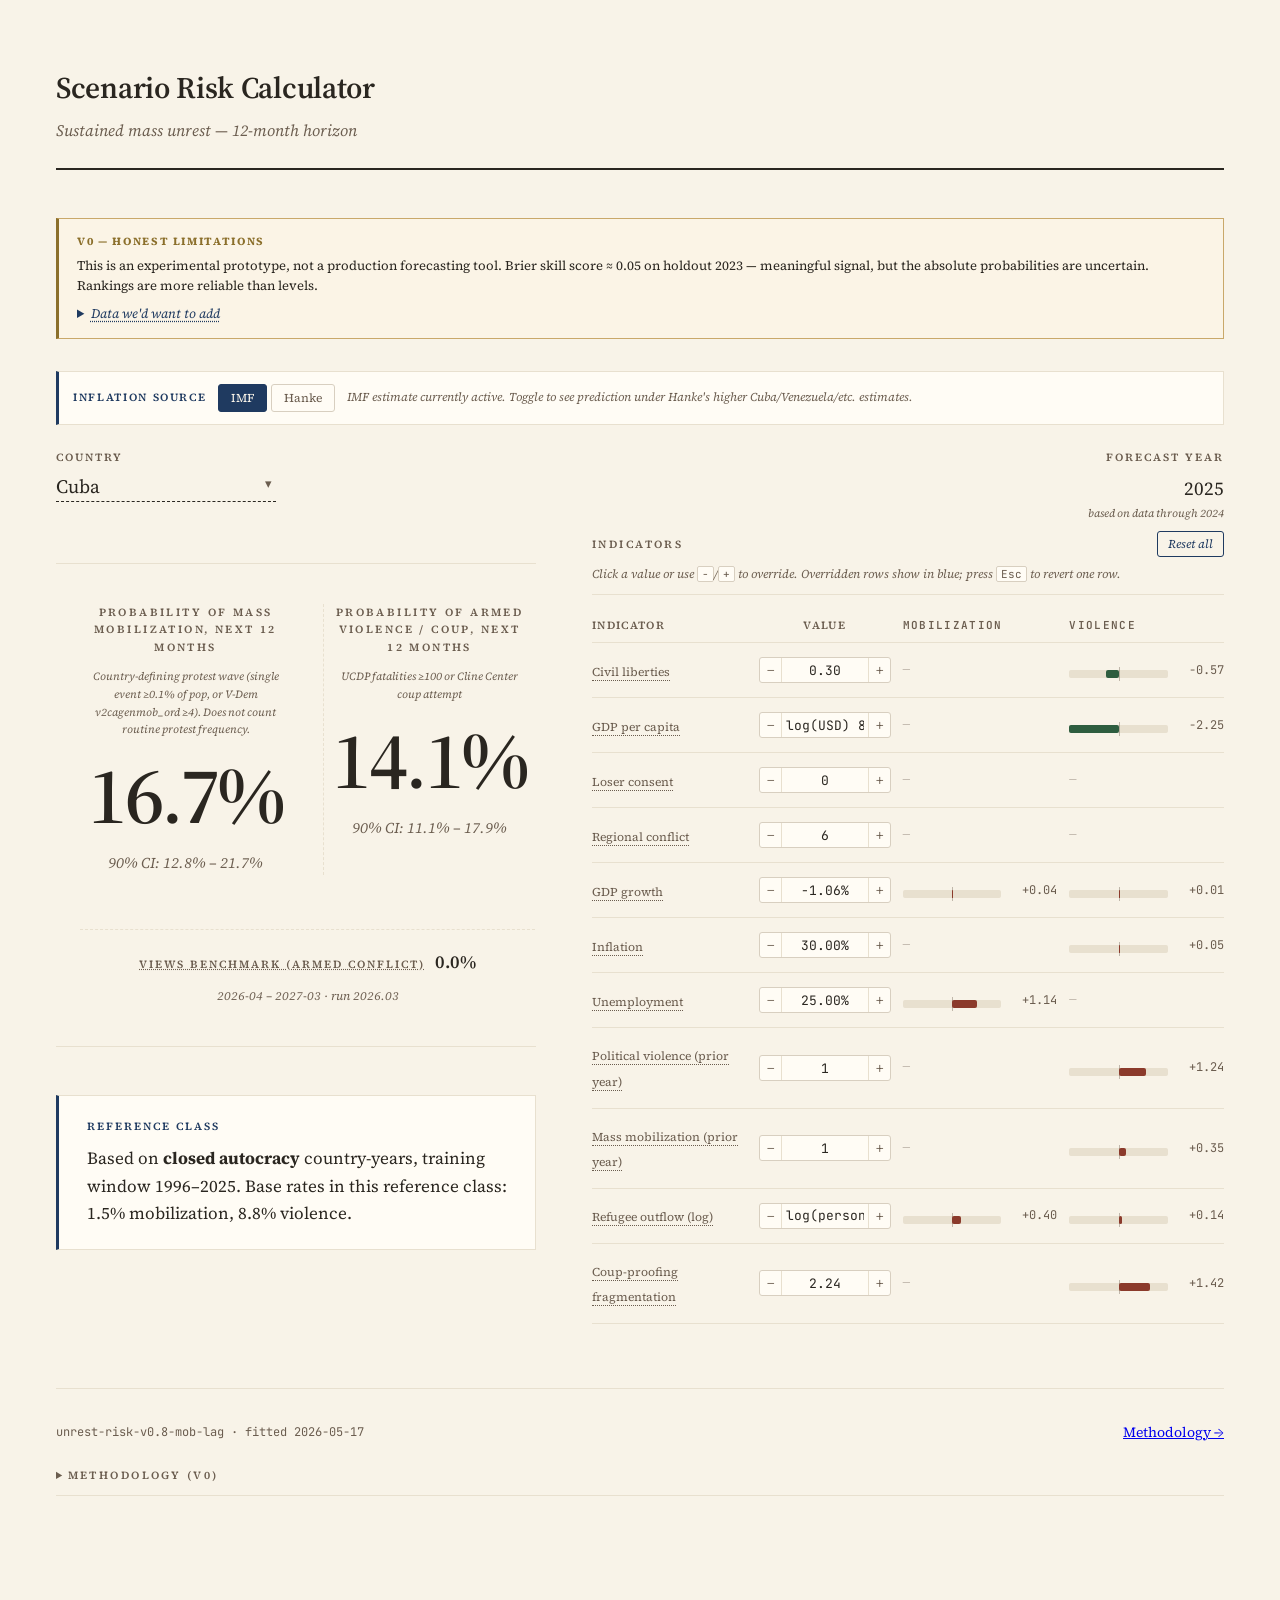
==== commit 4009fc53: "v0.8: mass_mobilization_ord_lag1 feature + manual label overrides Adds V-Dem mass_mobilization_ord l" ====
--- a/web/index.html
+++ b/web/index.html
@@ -463,7 +463,7 @@
             <section class="probability two-tier" id="prob-section">
               <div class="tier-block" id="tier-mobilization">
                 <div class="label">Probability of mass mobilization, next 12 months</div>
-                <div class="tier-hint">Protest / demonstration at country-defining scale (≥0.1% of pop or V-Dem v2cagenmob_ord ≥4)</div>
+                <div class="tier-hint">Country-defining protest wave (single event ≥0.1% of pop, or V-Dem v2cagenmob_ord ≥4). Does not count routine protest frequency.</div>
                 <div class="big-number num" id="big-number-mobilization">${fmt(country.mobilization.probability)}</div>
                 <div class="ci">90% CI: <span class="num">${fmt(country.mobilization.ci_lo_90)}</span> – <span class="num">${fmt(country.mobilization.ci_hi_90)}</span></div>
               </div>
@@ -738,6 +738,9 @@
                            "treated as outflow countries because of small political-asylum tails — refugee " +
                            "outflow is a symptom of instability, not a cause.",
       political_violence_ord_lag1: "V-Dem ordinal (0–4) capturing political violence in the PRIOR year. Lagged by 1 year so it's not concurrent with the outcome label.",
+      mass_mobilization_ord_lag1: "V-Dem ordinal (0–4) capturing scale of mass mobilization in the PRIOR year. " +
+                                  "Picks up chronic protest potential — countries that sit at level 2–3 every year " +
+                                  "(Iran, Venezuela) score higher than countries with no protest history.",
       coup_proof_fragmentation: "Pilster-Böhmelt effective-number of military forces. Higher = " +
                                 "more fragmented security sector (coup-proofed); lower = unified."
     };
@@ -755,6 +758,7 @@
       cpi_inflation:            { lo: -10,   hi: 200,  step: 0.5  },
       unemployment:             { lo: 0,     hi: 40,   step: 0.1  },
       political_violence_ord_lag1:   { lo: 0,     hi: 4,    step: 1    },
+      mass_mobilization_ord_lag1:    { lo: 0,     hi: 4,    step: 1    },
       log_refugee_outflow:      { lo: 0,     hi: 16,   step: 0.1  },
       coup_proof_fragmentation: { lo: 0.5,   hi: 5,    step: 0.05 }
     };
@@ -792,7 +796,7 @@
       if (value == null) return '—';
       const pctFeatures = ['gdp_growth', 'cpi_inflation', 'unemployment'];
       const intFeatures = ['conflict_neighbors_count'];
-      const ordinals    = ['political_violence_ord_lag1', 'loser_consent'];
+      const ordinals    = ['political_violence_ord_lag1', 'mass_mobilization_ord_lag1', 'loser_consent'];
       if (pctFeatures.includes(feat_name)) return value.toFixed(2) + '%';
       if (intFeatures.includes(feat_name)) return Math.round(value).toLocaleString();
       if (feat_name === 'civil_liberties') return value.toFixed(2);
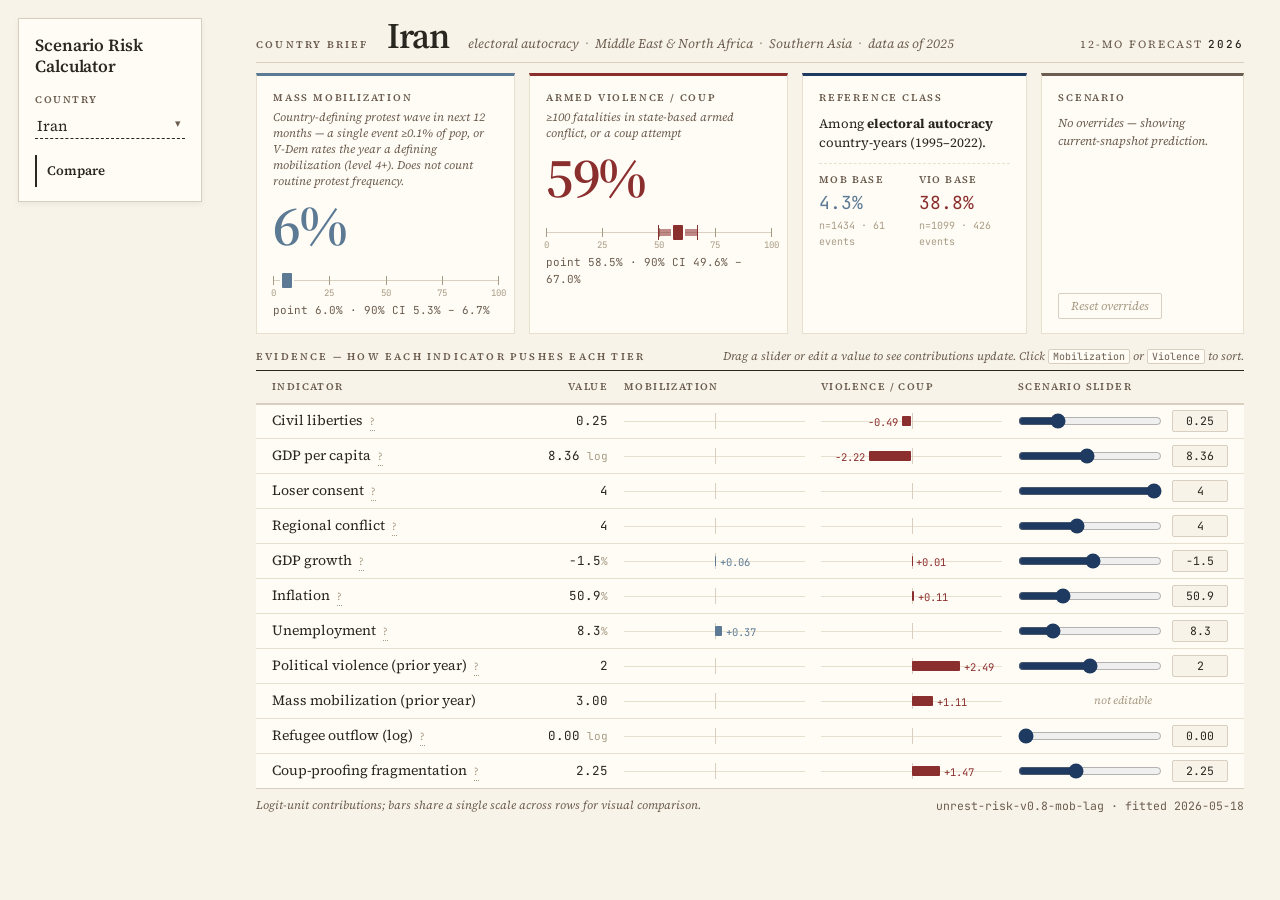
==== commit ede3ee09: "Dashboard chrome: floating left sidebar, sticky table header, cleaner evidence table - Replace top n" ====
--- a/web/index.html
+++ b/web/index.html
@@ -13,521 +13,670 @@
       --parchment-light: #FFFCF5;
       --ink: #2A2620;
       --ink-muted: #6B5D4F;
+      --ink-faint: #A89B85;
       --border: #D8CFC0;
       --border-subtle: #E8E0CF;
-      --accent: #1F3A60;
-      --positive: #8B3A2B;
-      --negative: #2E5D3F;
+      --mob: #5C7A93;
+      --mob-fade: #C6D1DC;
+      --vio: #8B2E2E;
+      --vio-fade: #D9BFBF;
+      --highlight: #1F3A60;
     }
     * { box-sizing: border-box; margin: 0; padding: 0; }
     html, body {
       background: var(--parchment);
       color: var(--ink);
-      font-family: 'Source Serif 4', Charter, 'Times New Roman', serif;
-      font-size: 17px;
-      line-height: 1.6;
+      font-family: 'Source Serif 4', Charter, serif;
+      font-size: 15px;
+      line-height: 1.55;
       -webkit-font-smoothing: antialiased;
     }
-    .page { max-width: 1280px; margin: 0 auto; padding: 64px 56px 96px; }
-
-    /* Two-column body grid on wide screens; stacks on narrow */
-    .body-grid {
-      display: grid;
-      grid-template-columns: minmax(400px, 480px) 1fr;
-      gap: 56px;
-      align-items: start;
-    }
-    @media (max-width: 960px) {
-      .page { padding: 56px 24px 80px; }
-      .body-grid { grid-template-columns: 1fr; gap: 32px; }
-    }
-    .body-grid .left-col, .body-grid .right-col { min-width: 0; }
+    body {
+      padding-left: 220px;
+      min-height: 100vh;
+    }
     .num { font-variant-numeric: tabular-nums; }
     .mono { font-family: 'JetBrains Mono', 'SF Mono', Consolas, monospace; }
 
-    header { border-bottom: 2px solid var(--ink); padding-bottom: 24px; margin-bottom: 48px; }
-    h1 { font-size: 30px; font-weight: 600; letter-spacing: -0.01em; }
-    .subtitle { color: var(--ink-muted); font-size: 16px; font-style: italic; margin-top: 6px; }
-
-    .meta { display: flex; justify-content: space-between; align-items: baseline; margin-bottom: 8px; }
-    .meta-item .label { font-size: 11px; text-transform: uppercase; letter-spacing: 0.18em; color: var(--ink-muted); font-weight: 600; }
-    .meta-item .value { font-size: 19px; margin-top: 6px; }
-    /* Custom country picker - replaces native <select> for nicer UX */
-    .picker { position: relative; margin-top: 6px; }
+    .page {
+      max-width: 1520px;
+      margin: 0 auto;
+      padding: 18px 36px 24px;
+      width: 100%;
+      min-width: 0;
+    }
+
+    /* ---- Sidebar (floating left-side card) ---- */
+    .sidebar {
+      position: fixed; top: 18px; left: 18px;
+      width: 184px;
+      padding: 16px 16px 14px;
+      background: var(--parchment-light);
+      border: 1px solid var(--border);
+      box-shadow: 0 2px 6px rgba(42, 38, 32, 0.06);
+      display: flex; flex-direction: column; gap: 16px;
+      z-index: 40;
+    }
+    .sidebar .brand {
+      font-size: 17px; font-weight: 600;
+      letter-spacing: -0.005em; line-height: 1.22;
+    }
+    .sidebar .nav {
+      display: flex; flex-direction: column;
+      font-size: 13px; color: var(--ink-muted);
+    }
+    .sidebar .nav a {
+      color: var(--highlight); text-decoration: none;
+      padding: 6px 0 6px 10px;
+      border-left: 2px solid transparent;
+    }
+    .sidebar .nav a:hover { color: var(--ink); }
+    .sidebar .nav a.active {
+      color: var(--ink); font-weight: 600;
+      border-left-color: var(--ink);
+    }
+    .country-picker { font-size: 13px; display: flex; flex-direction: column; gap: 6px; position: relative; }
+    .country-picker .picker-label {
+      font-size: 10px; text-transform: uppercase; letter-spacing: 0.16em;
+      color: var(--ink-muted); font-weight: 600;
+    }
+    @media (max-width: 720px) {
+      body { padding-left: 0; }
+      .sidebar {
+        position: static; width: auto;
+        top: auto; left: auto;
+        border: none; border-bottom: 1.5px solid var(--ink);
+        box-shadow: none;
+        flex-direction: row; flex-wrap: wrap; align-items: center;
+        gap: 16px;
+        padding: 12px 18px;
+      }
+      .sidebar .nav { flex-direction: row; gap: 4px; }
+      .sidebar .nav a {
+        border-left: none; border-bottom: 2px solid transparent;
+        padding: 2px 8px;
+      }
+      .sidebar .nav a.active { border-left: none; border-bottom-color: var(--ink); }
+      .country-picker { margin-left: auto; }
+    }
+    .picker { position: relative; width: 100%; min-width: 0; }
+    .sidebar .picker-panel { min-width: 240px; }
     .picker-button {
-      font-family: inherit; font-size: 19px; background: transparent; border: none;
-      border-bottom: 1px dashed var(--ink); color: var(--ink);
-      padding: 0 24px 2px 0; cursor: pointer; text-align: left; width: 100%; min-width: 220px;
-    }
-    .picker-button::after { content: '▾'; position: absolute; right: 4px; top: 2px; color: var(--ink-muted); font-size: 13px; }
-    .picker-button:focus, .picker.open .picker-button { outline: none; border-bottom-color: var(--accent); border-bottom-style: solid; }
+      font-family: inherit; font-size: 15px; background: transparent;
+      border: none; border-bottom: 1px dashed var(--ink); color: var(--ink);
+      padding: 1px 24px 2px 2px; cursor: pointer; text-align: left;
+      width: 100%; position: relative;
+    }
+    .picker-button::after {
+      content: '▾'; position: absolute; right: 4px; top: 2px;
+      color: var(--ink-muted); font-size: 11px;
+    }
+    .picker-button:focus, .picker.open .picker-button {
+      outline: none; border-bottom-color: var(--highlight); border-bottom-style: solid;
+    }
     .picker-panel {
-      position: absolute; top: 100%; left: 0; right: 0; min-width: 280px; z-index: 50;
+      position: absolute; top: calc(100% + 4px); left: 0; right: 0;
+      min-width: 260px; z-index: 50;
       background: var(--parchment-light); border: 1px solid var(--border);
-      box-shadow: 0 8px 24px rgba(42, 38, 32, 0.12);
-      margin-top: 4px; display: none;
+      box-shadow: 0 8px 24px rgba(42, 38, 32, 0.14);
+      display: none;
     }
     .picker.open .picker-panel { display: block; }
     .picker-search {
-      width: 100%; padding: 12px 14px; font-family: inherit; font-size: 15px;
-      background: transparent; border: none; border-bottom: 1px solid var(--border-subtle);
+      width: 100%; padding: 10px 12px; font-family: inherit; font-size: 14px;
+      background: transparent; border: none;
+      border-bottom: 1px solid var(--border-subtle);
       color: var(--ink); outline: none;
     }
     .picker-search::placeholder { color: var(--ink-muted); font-style: italic; }
     .picker-list { max-height: 320px; overflow-y: auto; }
     .picker-item {
-      padding: 9px 14px; cursor: pointer; font-size: 16px; color: var(--ink);
+      padding: 7px 12px; cursor: pointer; font-size: 14px; color: var(--ink);
       border-bottom: 1px solid var(--border-subtle);
     }
-    .picker-item:hover, .picker-item.active { background: var(--parchment); color: var(--accent); }
+    .picker-item:hover, .picker-item.highlighted, .picker-item.active {
+      background: var(--parchment); color: var(--highlight);
+    }
     .picker-item:last-child { border-bottom: none; }
-    .picker-empty { padding: 16px; text-align: center; color: var(--ink-muted); font-style: italic; font-size: 14px; }
-
-    .probability { text-align: center; padding: 40px 0; margin: 32px 0 48px; border-top: 1px solid var(--border-subtle); border-bottom: 1px solid var(--border-subtle); }
-    .probability .label { font-size: 11px; text-transform: uppercase; letter-spacing: 0.22em; color: var(--ink-muted); font-weight: 600; margin-bottom: 12px; }
-    .probability .big-number { font-size: 80px; font-weight: 600; line-height: 1; letter-spacing: -0.025em; color: var(--ink); }
-    .probability .ci { margin-top: 16px; font-size: 15px; font-style: italic; color: var(--ink-muted); }
-    .probability.recomputed .big-number { color: var(--accent); }
-    .probability .scenario-note { display: none; margin-top: 16px; font-size: 13px; color: var(--accent); font-style: italic; }
-    .probability.recomputed .scenario-note { display: block; }
-    .probability.two-tier { display: grid; grid-template-columns: 1fr 1fr; gap: 32px; padding-left: 24px; padding-right: 24px; }
-    .probability.two-tier .tier-block { padding: 0 8px; }
-    .probability.two-tier #tier-violence { border-left: 1px dashed var(--border-subtle); }
-    .probability.two-tier .tier-hint { font-size: 11px; color: var(--ink-muted); font-style: italic; margin-bottom: 16px; max-width: 320px; margin-left: auto; margin-right: auto; }
-    .probability.two-tier .scenario-note { grid-column: 1 / -1; }
-    .probability.two-tier .benchmark-row { grid-column: 1 / -1; }
+    .picker-empty {
+      padding: 14px; text-align: center; color: var(--ink-muted);
+      font-style: italic; font-size: 13px;
+    }
+
+    /* ---- Masthead ---- */
+    .masthead {
+      display: flex; align-items: baseline; justify-content: space-between;
+      gap: 24px; padding-bottom: 8px; margin-bottom: 10px;
+      border-bottom: 1px solid var(--border);
+    }
+    .masthead .lead { display: flex; align-items: baseline; gap: 18px; min-width: 0; }
+    .masthead .kicker {
+      font-size: 10px; text-transform: uppercase; letter-spacing: 0.22em;
+      color: var(--ink-muted); font-weight: 600; white-space: nowrap;
+    }
+    .masthead h1 {
+      font-size: 36px; font-weight: 600; letter-spacing: -0.02em; line-height: 1;
+      margin: 0; white-space: nowrap;
+    }
+    .masthead .meta {
+      font-size: 13px; color: var(--ink-muted); font-style: italic;
+      white-space: nowrap; overflow: hidden; text-overflow: ellipsis;
+    }
+    .masthead .meta .dot { margin: 0 6px; color: var(--ink-faint); font-style: normal; }
+    .masthead .forecast {
+      font-size: 11px; text-transform: uppercase; letter-spacing: 0.18em;
+      color: var(--ink-muted); white-space: nowrap;
+    }
+    .masthead .forecast .yr { font-family: 'JetBrains Mono', monospace; color: var(--ink); font-weight: 500; }
+
+    /* ---- Hero strip (4 cards in one row) ---- */
+    .hero {
+      display: grid;
+      grid-template-columns: 1.15fr 1.15fr 1fr 0.9fr;
+      gap: 14px;
+      margin-bottom: 14px;
+    }
+    @media (max-width: 1000px) {
+      .hero { grid-template-columns: 1fr 1fr; }
+    }
     @media (max-width: 720px) {
-      .probability.two-tier { grid-template-columns: 1fr; }
-      .probability.two-tier #tier-violence { border-left: none; border-top: 1px dashed var(--border-subtle); padding-top: 24px; }
-    }
-    .benchmark-row {
-      margin-top: 22px;
-      padding-top: 18px;
-      border-top: 1px dashed var(--border-subtle);
-      font-size: 14px;
+      .hero { grid-template-columns: 1fr; }
+      .page { padding: 14px 18px 20px; }
+    }
+    .hero-card {
+      background: var(--parchment-light);
+      border: 1px solid var(--border-subtle);
+      padding: 14px 16px 14px;
+      display: flex; flex-direction: column;
+      min-width: 0;
+    }
+    .hero-card.tier { border-top: 3px solid var(--ink); }
+    .hero-card.tier.mob { border-top-color: var(--mob); }
+    .hero-card.tier.vio { border-top-color: var(--vio); }
+    .hero-card .label {
+      font-size: 10px; text-transform: uppercase; letter-spacing: 0.18em;
+      color: var(--ink-muted); font-weight: 600;
+    }
+    .hero-card .sublabel {
+      font-size: 11.5px; color: var(--ink-muted); font-style: italic;
+      line-height: 1.4; margin-top: 3px; min-height: 32px;
+    }
+    .hero-card .big {
+      font-size: 56px; line-height: 0.95; font-weight: 600;
+      letter-spacing: -0.025em; margin-top: 10px;
+    }
+    .hero-card.tier.mob .big { color: var(--mob); }
+    .hero-card.tier.vio .big { color: var(--vio); }
+
+    /* CI whisker plot: horizontal axis with whisker + point */
+    .ci-plot {
+      margin-top: 10px;
+      position: relative;
+      height: 38px;
+    }
+    .ci-plot .axis {
+      position: absolute; left: 0; right: 0; top: 18px; height: 1px;
+      background: var(--border);
+    }
+    .ci-plot .tick {
+      position: absolute; top: 14px; width: 1px; height: 9px;
+      background: var(--ink-faint);
+    }
+    .ci-plot .tick-label {
+      position: absolute; top: 25px;
+      font-family: 'JetBrains Mono', monospace; font-size: 9px;
+      color: var(--ink-faint); transform: translateX(-50%);
+    }
+    .ci-plot .whisker {
+      position: absolute; top: 15px; height: 7px;
+      opacity: 0.55;
+    }
+    .ci-plot .whisker.mob { background: var(--mob); }
+    .ci-plot .whisker.vio { background: var(--vio); }
+    .ci-plot .cap {
+      position: absolute; top: 11px; width: 1px; height: 15px;
+    }
+    .ci-plot .cap.mob { background: var(--mob); }
+    .ci-plot .cap.vio { background: var(--vio); }
+    .ci-plot .point {
+      position: absolute; top: 11px;
+      width: 10px; height: 15px;
+      border-radius: 1px;
+      transform: translateX(-5px);
+    }
+    .ci-plot .point.mob { background: var(--mob); box-shadow: 0 0 0 2px var(--parchment-light); }
+    .ci-plot .point.vio { background: var(--vio); box-shadow: 0 0 0 2px var(--parchment-light); }
+    .ci-text {
+      font-family: 'JetBrains Mono', monospace;
+      font-size: 11px; color: var(--ink-muted);
+      margin-top: 2px;
+    }
+
+    /* Reference card */
+    .hero-card.ref { border-top: 3px solid var(--highlight); }
+    .hero-card.ref .body { font-size: 13px; line-height: 1.5; margin-top: 8px; color: var(--ink); }
+    .hero-card.ref .ref-stats {
+      display: grid; grid-template-columns: 1fr 1fr;
+      gap: 8px; margin-top: 10px;
+      border-top: 1px dashed var(--border-subtle); padding-top: 8px;
+    }
+    .hero-card.ref .ref-stat .k {
+      font-size: 10px; text-transform: uppercase; letter-spacing: 0.14em;
+      color: var(--ink-muted); font-weight: 600;
+    }
+    .hero-card.ref .ref-stat .v {
+      font-family: 'JetBrains Mono', monospace;
+      font-size: 18px; color: var(--ink); margin-top: 2px;
+    }
+    .hero-card.ref .ref-stat.mob .v { color: var(--mob); }
+    .hero-card.ref .ref-stat.vio .v { color: var(--vio); }
+    .hero-card.ref .ref-stat .n {
+      font-family: 'JetBrains Mono', monospace;
+      font-size: 10px; color: var(--ink-faint); margin-top: 1px;
+    }
+
+    /* Scenario status card */
+    .hero-card.scen { border-top: 3px solid var(--ink-muted); }
+    .hero-card.scen .scen-body {
+      display: flex; flex-direction: column; gap: 6px; margin-top: 8px;
+      font-size: 12.5px; color: var(--ink); line-height: 1.5;
+    }
+    .hero-card.scen .scen-active {
+      font-family: 'JetBrains Mono', monospace; font-size: 11px;
+      color: var(--highlight);
+    }
+    .hero-card.scen .scen-none { color: var(--ink-muted); font-style: italic; font-size: 12px; }
+    .hero-card.scen .reset-btn {
+      align-self: flex-start; margin-top: auto;
+      font-family: inherit; font-size: 12px; font-style: italic;
+      color: var(--highlight); background: transparent;
+      border: 1px solid var(--highlight); padding: 4px 12px;
+      cursor: pointer; border-radius: 2px;
+    }
+    .hero-card.scen .reset-btn:hover { background: var(--highlight); color: var(--parchment); }
+    .hero-card.scen .reset-btn:disabled {
+      color: var(--ink-faint); border-color: var(--border);
+      cursor: not-allowed; background: transparent;
+    }
+    .hero-card.scen .delta-line {
+      font-family: 'JetBrains Mono', monospace; font-size: 11px;
       color: var(--ink-muted);
-      display: flex;
-      justify-content: center;
-      align-items: baseline;
+    }
+    .hero-card.scen .delta-line .pos { color: var(--vio); }
+    .hero-card.scen .delta-line .neg { color: #2E5D3F; }
+
+    /* ---- Evidence section ---- */
+    .evidence-head {
+      display: flex; align-items: baseline; justify-content: space-between;
+      margin-bottom: 4px;
+    }
+    .evidence-head .title {
+      font-size: 10px; text-transform: uppercase; letter-spacing: 0.22em;
+      color: var(--ink-muted); font-weight: 600;
+    }
+    .evidence-head .hint {
+      font-size: 11.5px; color: var(--ink-muted); font-style: italic;
+    }
+    .evidence-head .hint kbd {
+      font-family: 'JetBrains Mono', monospace; font-size: 10px;
+      background: var(--parchment-light); border: 1px solid var(--border);
+      padding: 0 4px; border-radius: 2px; font-style: normal;
+    }
+
+    .evidence {
+      border-bottom: 1px solid var(--border);
+      background: var(--parchment-light);
+    }
+    .ev-row {
+      display: grid;
+      grid-template-columns: 230px 90px 1fr 1fr 210px;
+      gap: 16px;
+      align-items: center;
+      padding: 6px 16px;
+      border-bottom: 1px solid var(--border-subtle);
+    }
+    @media (max-width: 1100px) {
+      .ev-row {
+        grid-template-columns: 200px 80px 1fr 1fr 180px;
+        gap: 12px;
+        padding: 9px 12px;
+      }
+    }
+    .ev-row:last-child { border-bottom: none; }
+    .ev-row.head {
+      position: sticky; top: 0; z-index: 10;
+      padding-top: 8px; padding-bottom: 8px;
+      background: var(--parchment);
+      border-top: 1px solid var(--ink);
+      border-bottom: 1px solid var(--border);
+      box-shadow: 0 1px 0 var(--border);
+    }
+    .ev-row.head > div {
+      font-size: 10px; text-transform: uppercase; letter-spacing: 0.14em;
+      color: var(--ink-muted); font-weight: 600;
+    }
+    .ev-row.head .sortable {
+      cursor: pointer; user-select: none;
+    }
+    .ev-row.head .sortable:hover { color: var(--ink); }
+    .ev-row.head .sortable.active { color: var(--ink); }
+    .ev-row.head .sortable.active::after { content: ' ↓'; font-family: 'JetBrains Mono', monospace; }
+    .ev-row.head .col-mob.active::after { color: var(--mob); }
+    .ev-row.head .col-vio.active::after { color: var(--vio); }
+
+    .ev-row .feat-name {
+      font-size: 14px; color: var(--ink);
+    }
+    .ev-row .feat-name .info {
+      color: var(--ink-faint); cursor: help; font-size: 11px;
+      margin-left: 4px; border-bottom: 1px dotted var(--ink-faint);
+      position: relative; display: inline-block;
+    }
+    .ev-row .feat-name .info:hover {
+      color: var(--highlight); border-bottom-color: var(--highlight);
+    }
+    /* Custom tooltip — appears below the ?, instant, styled to match palette */
+    .ev-row .feat-name .info::after {
+      content: attr(data-tip);
+      position: absolute;
+      left: 0; top: calc(100% + 6px);
+      width: max-content; max-width: 320px;
+      padding: 8px 12px;
+      background: var(--ink); color: var(--parchment-light);
+      font-family: 'Source Serif 4', serif; font-size: 12.5px;
+      font-style: italic; line-height: 1.45;
+      border: 1px solid var(--ink);
+      box-shadow: 0 4px 14px rgba(42, 38, 32, 0.18);
+      white-space: normal; text-align: left;
+      opacity: 0; pointer-events: none;
+      transition: opacity 0.12s ease-in 0s;
+      z-index: 60;
+    }
+    .ev-row .feat-name .info::before {
+      content: ''; position: absolute;
+      left: 4px; top: calc(100% + 2px);
+      border: 5px solid transparent; border-bottom-color: var(--ink);
+      opacity: 0; pointer-events: none;
+      transition: opacity 0.12s ease-in 0s;
+      z-index: 61;
+    }
+    .ev-row .feat-name .info:hover::after,
+    .ev-row .feat-name .info:hover::before { opacity: 1; }
+
+    .ev-row .val {
+      font-family: 'JetBrains Mono', monospace;
+      font-size: 12.5px; color: var(--ink);
+      text-align: right;
+      font-variant-numeric: tabular-nums;
+    }
+    .ev-row .val.overridden { color: var(--highlight); font-weight: 500; }
+    .ev-row .val .unit { color: var(--ink-faint); font-size: 11px; }
+
+    /* Contribution lane: bar drawn from center, with numeric label */
+    .lane {
+      position: relative;
+      height: 22px;
+    }
+    .lane .axis {
+      position: absolute; left: 0; right: 0; top: 50%; height: 1px;
+      background: var(--border-subtle);
+    }
+    .lane .mid {
+      position: absolute; left: 50%; top: 3px; bottom: 3px;
+      width: 1px; background: var(--border);
+    }
+    .lane .bar {
+      position: absolute; top: 6px; height: 10px;
+      border-radius: 1px;
+    }
+    .lane .bar.mob { background: var(--mob); }
+    .lane .bar.vio { background: var(--vio); }
+    .lane .bar.zero { background: transparent; }
+    .lane .num-label {
+      position: absolute; top: 3px;
+      font-family: 'JetBrains Mono', monospace;
+      font-size: 10.5px;
+      color: var(--ink);
+      line-height: 18px;
+      pointer-events: none;
+      font-variant-numeric: tabular-nums;
+    }
+    .lane .num-label.mob { color: var(--mob); }
+    .lane .num-label.vio { color: var(--vio); }
+    .lane .num-label.zero { color: var(--ink-faint); font-style: italic; }
+
+    /* Slider column — inline editor per row */
+    .slider-cell {
+      display: grid;
+      grid-template-columns: 1fr 56px;
       gap: 10px;
-      flex-wrap: wrap;
-    }
-    .benchmark-row .benchmark-label { font-size: 11px; text-transform: uppercase; letter-spacing: 0.18em; font-weight: 600; color: var(--accent); }
-    .benchmark-row .benchmark-value { font-size: 18px; color: var(--ink); font-weight: 600; }
-    .benchmark-row .benchmark-meta { font-size: 12px; font-style: italic; }
-    .benchmark-row a { color: var(--ink-muted); text-decoration: underline; text-decoration-style: dotted; }
-
-    .reference { margin-bottom: 48px; padding: 22px 28px; background: var(--parchment-light); border: 1px solid var(--border-subtle); border-left: 3px solid var(--accent); }
-    .reference .label { font-size: 11px; text-transform: uppercase; letter-spacing: 0.18em; color: var(--accent); font-weight: 600; margin-bottom: 10px; }
-
-    .section-title { font-size: 11px; text-transform: uppercase; letter-spacing: 0.22em; color: var(--ink-muted); font-weight: 600; margin-bottom: 18px; padding-bottom: 10px; border-bottom: 1px solid var(--border-subtle); }
-
-    /* Indicator rows */
-    .indicator-row {
-      display: grid;
-      grid-template-columns: 1fr 140px 110px;
-      gap: 12px;
       align-items: center;
-      padding: 14px 0;
-      border-bottom: 1px solid var(--border-subtle);
-    }
-    .indicator-row.two-tier {
-      grid-template-columns: minmax(140px, 1fr) 132px 1fr 1fr;
-    }
-    .indicator-row .name { font-size: 16px; }
-    .indicator-row .value {
-      text-align: right;
+    }
+    .slider-cell input[type=range] {
+      width: 100%;
+      accent-color: var(--highlight);
+      height: 16px;
+      cursor: pointer;
+    }
+    .slider-cell .editor {
+      display: flex; align-items: center;
+      border: 1px solid var(--border);
+      border-radius: 2px;
+      background: var(--parchment);
+      overflow: hidden;
+      height: 22px;
+    }
+    .slider-cell .editor.overridden {
+      border-color: var(--highlight);
+      background: #FFFCF5;
+    }
+    .slider-cell .editor input {
       font-family: 'JetBrains Mono', monospace;
-      font-size: 14px;
-      color: var(--ink);
-    }
-    .indicator-row .direction { text-align: right; font-style: italic; font-size: 14px; color: var(--ink-muted); }
-    .indicator-row .contrib-col {
-      display: flex; align-items: center; gap: 8px;
-      font-family: 'JetBrains Mono', monospace; font-size: 12px; color: var(--ink-muted);
-    }
-    .indicator-row .contrib-col .contrib-bar.small { flex: 1; height: 8px; }
-    .indicator-row .contrib-col .contrib-num { min-width: 48px; text-align: right; }
-    .indicator-row .contrib-col .contrib-zero { color: var(--ink-muted); opacity: 0.4; font-style: italic; }
-    .indicator-row.header { padding: 8px 0; }
-    .indicator-row.header > div {
-      font-size: 11px; text-transform: uppercase; letter-spacing: 0.12em;
-      font-weight: 600; color: var(--ink-muted); font-style: normal;
-    }
-    .indicator-row.header .name { text-align: left; }
-    .indicator-row.header .value-col { text-align: center; }
-
-    /* In-table value editor (replaces the old slider section) */
-    .value-editor {
-      display: grid;
-      grid-template-columns: 22px 1fr 22px;
-      align-items: stretch;
-      border: 1px solid var(--border);
-      border-radius: 3px;
-      background: var(--parchment-light);
-      overflow: hidden;
-      height: 26px;
-    }
-    .value-editor .step-btn {
-      font-family: inherit;
-      font-size: 14px;
-      line-height: 1;
-      background: transparent;
-      border: none;
-      color: var(--ink-muted);
-      cursor: pointer;
-      padding: 0;
-      user-select: none;
-    }
-    .value-editor .step-btn:hover { background: var(--parchment); color: var(--accent); }
-    .value-editor .step-btn:first-child { border-right: 1px solid var(--border-subtle); }
-    .value-editor .step-btn:last-child  { border-left:  1px solid var(--border-subtle); }
-    .value-editor .value-input {
-      font-family: 'JetBrains Mono', monospace;
-      font-size: 13px;
+      font-size: 11.5px;
+      width: 100%; min-width: 0;
       text-align: center;
       background: transparent;
-      border: none;
-      color: var(--ink);
-      width: 100%;
-      padding: 0 4px;
-      outline: none;
-      min-width: 0;
-    }
-    .value-editor.overridden { border-color: var(--accent); background: #FFFCF5; }
-    .value-editor.overridden .value-input { color: var(--accent); font-style: italic; font-weight: 500; }
-    .value-readonly {
+      border: none; outline: none;
+      color: var(--ink); padding: 0 4px;
+    }
+    .slider-cell .editor.overridden input { color: var(--highlight); font-weight: 500; }
+    .slider-cell.no-edit {
+      grid-template-columns: 1fr;
+      font-size: 11px;
+      color: var(--ink-faint);
+      font-style: italic;
       text-align: center;
-      font-family: 'JetBrains Mono', monospace;
-      font-size: 13px;
-      color: var(--ink-muted);
+    }
+
+    /* Footnote */
+    .foot {
+      margin-top: 8px;
+      font-size: 11.5px; color: var(--ink-muted);
       font-style: italic;
-    }
-
-    /* Inline reset button (lives in the indicators header now) */
-    .indicators-header {
-      display: flex; justify-content: space-between; align-items: baseline;
-      margin-bottom: 8px;
-    }
-    .indicators-header .section-title { margin-bottom: 0; border-bottom: none; padding-bottom: 0; }
-    .indicators-header .reset-btn { font-size: 12px; padding: 4px 10px; }
-    .indicators-hint {
-      font-size: 12px; color: var(--ink-muted); font-style: italic;
-      margin-bottom: 14px; padding-bottom: 10px;
-      border-bottom: 1px solid var(--border-subtle);
-    }
-    .indicators-hint kbd {
-      font-family: 'JetBrains Mono', monospace; font-size: 11px;
-      background: var(--parchment-light); border: 1px solid var(--border);
-      padding: 0 4px; border-radius: 2px; font-style: normal;
-    }
-    .direction-up   { color: var(--positive); }
-    .direction-down { color: var(--negative); }
-    .arrow { display: inline-block; width: 14px; margin-right: 6px; font-style: normal; }
-
-    .reset-btn { font-family: inherit; font-size: 13px; color: var(--accent); background: none; border: 1px solid var(--accent); padding: 6px 14px; cursor: pointer; font-style: italic; border-radius: 3px; }
-    .reset-btn:hover { background: var(--accent); color: var(--parchment); }
-
-    .actions { display: flex; justify-content: flex-end; margin-bottom: 24px; }
-
-    footer { margin-top: 64px; padding-top: 32px; border-top: 1px solid var(--border-subtle); font-size: 14px; color: var(--ink-muted); display: flex; justify-content: space-between; align-items: center; }
-    .version { font-family: 'JetBrains Mono', monospace; font-size: 12px; }
-
-    .loading { text-align: center; padding: 80px 0; color: var(--ink-muted); font-style: italic; }
-    .error { color: var(--positive); padding: 24px; border: 1px solid var(--positive); background: #FFF5F0; }
-
-    /* Disclaimer banner */
-    .disclaimer {
-      background: #FBF4E6;
-      border: 1px solid #C9A86A;
-      border-left: 3px solid #8B6F2B;
-      padding: 14px 18px;
-      margin-bottom: 32px;
-      font-size: 13px;
-      line-height: 1.55;
-      color: var(--ink);
-    }
-    .disclaimer strong { color: #8B6F2B; text-transform: uppercase; font-size: 11px; letter-spacing: 0.15em; display: block; margin-bottom: 6px; }
-    .disclaimer details { margin-top: 8px; }
-    .disclaimer details summary {
-      color: var(--accent); cursor: pointer; font-style: italic;
-      text-decoration: underline; text-decoration-style: dotted;
-      text-underline-offset: 3px;
-    }
-    .disclaimer details summary:hover { text-decoration-style: solid; }
-    .disclaimer details[open] summary { margin-bottom: 10px; }
-    .disclaimer ul { margin-left: 18px; margin-top: 6px; }
-    .disclaimer li { margin-bottom: 3px; }
-
-    /* Mini contribution bar */
-    .contrib-bar {
-      position: relative;
-      width: 100%;
-      height: 4px;
-      background: var(--border-subtle);
-      border-radius: 2px;
-      margin-top: 8px;
-      overflow: visible;
-    }
-    .contrib-bar .midline {
-      position: absolute; left: 50%; top: -3px; bottom: -3px;
-      width: 1px; background: var(--ink-muted); opacity: 0.4;
-    }
-    .contrib-bar .fill {
-      position: absolute; top: 0; bottom: 0;
-      border-radius: 2px;
-    }
-    .contrib-bar .fill.up   { background: var(--positive); left: 50%; }
-    .contrib-bar .fill.down { background: var(--negative); right: 50%; }
-    .indicator-row.has-bar { padding-bottom: 8px; }
-    .indicator-row .name-with-info {
-      display: flex; align-items: baseline; gap: 6px;
-    }
-    .indicator-row .info {
-      color: var(--ink-muted); cursor: help; font-size: 12px;
-      border-bottom: 1px dotted var(--ink-muted);
-    }
-
-    /* Hanke toggle */
-    .source-toggle {
-      display: flex; align-items: center; gap: 12px;
-      margin-bottom: 24px; padding: 12px 14px;
-      background: var(--parchment-light); border: 1px solid var(--border-subtle);
-      border-left: 3px solid var(--accent);
-      font-size: 13px;
-    }
-    .source-toggle .label {
-      font-size: 11px; text-transform: uppercase; letter-spacing: 0.15em;
-      color: var(--accent); font-weight: 600;
-    }
-    .source-toggle .options {
-      display: flex; gap: 4px;
-    }
-    .source-toggle button {
-      font-family: inherit; font-size: 12px;
-      background: transparent; border: 1px solid var(--border);
-      color: var(--ink-muted); padding: 5px 12px;
-      cursor: pointer; border-radius: 3px;
-    }
-    .source-toggle button.active {
-      background: var(--accent); color: var(--parchment); border-color: var(--accent);
-    }
-    .source-toggle .hint {
-      flex: 1; font-style: italic; color: var(--ink-muted);
-      font-size: 12px;
-    }
+      display: flex; justify-content: space-between; gap: 16px;
+      flex-wrap: wrap;
+    }
+    .foot .v { font-family: 'JetBrains Mono', monospace; font-style: normal; }
   </style>
 </head>
 <body>
+  <aside class="sidebar">
+    <div class="brand">Scenario Risk Calculator</div>
+    <div class="country-picker">
+      <span class="picker-label">Country</span>
+      <div class="picker" id="country-picker">
+        <button class="picker-button" type="button" id="picker-button">—</button>
+        <div class="picker-panel">
+          <input class="picker-search" id="picker-search" type="text" placeholder="Type to filter…" autocomplete="off" />
+          <div class="picker-list" id="picker-list"></div>
+        </div>
+      </div>
+    </div>
+    <nav class="nav">
+      <a href="index.html" class="active">Compare</a>
+    </nav>
+  </aside>
+
   <div class="page">
-
-    <header>
-      <h1>Scenario Risk Calculator</h1>
-      <p class="subtitle">Sustained mass unrest — 12-month horizon</p>
-    </header>
-
-    <div class="disclaimer">
-      <strong>v0 — Honest Limitations</strong>
-      This is an experimental prototype, not a production forecasting tool. Brier skill score
-      ≈ 0.05 on holdout 2023 — meaningful signal, but the absolute probabilities are uncertain.
-      Rankings are more reliable than levels.
-      <details>
-        <summary>Data we'd want to add</summary>
-        <ul>
-          <li><strong>ACLED</strong> — protest/conflict events (blocked on Research-tier API access; requested 2026-05-15)</li>
-          <li><strong>GDP per capita</strong> — loaded from WDI but excluded from v0 model (sparse coverage for low-income countries; proper imputation is v1 work)</li>
-          <li><strong>Fariss latent repression scores &amp; Polity5</strong> — loaded into the panel but excluded from the v0 fit due to collinearity with V-Dem civil_liberties; revisit for v1</li>
-          <li><strong>NELDA elections</strong> — election timing and manipulation</li>
-          <li><strong>de Bruin security forces</strong> — loaded but coverage gaps (data ends 2010) prevent v0 use</li>
-          <li><strong>Energy-crisis indicators</strong> (electricity per capita YoY, energy-import dependency)</li>
-          <li><strong>Country-level food security</strong> (FAO SFSI; currently only have global FFPI)</li>
-          <li><strong>Internet shutdowns</strong> (Access Now KeepItOn)</li>
-        </ul>
-      </details>
+    <div class="masthead">
+      <div class="lead">
+        <span class="kicker">Country brief</span>
+        <h1 id="brief-name">—</h1>
+        <span class="meta" id="brief-meta">—</span>
+      </div>
+      <div class="forecast">12-mo forecast <span class="yr" id="brief-forecast-yr">—</span></div>
     </div>
 
-    <div id="root">
-      <div class="loading">Loading frozen artifacts…</div>
-    </div>
-
-    <footer>
-      <span id="version" class="version"></span>
-      <a href="#" onclick="document.getElementById('methodology').open=true; return false;">Methodology →</a>
-    </footer>
-
-    <details id="methodology" style="margin-top:24px;">
-      <summary class="section-title" style="cursor:pointer;">Methodology (v0)</summary>
-      <div style="padding:16px 0; font-size:15px; line-height:1.7; color: var(--ink);" id="methodology-body">
-        Loading…
+    <!-- HERO STRIP: 4 cards across -->
+    <div class="hero">
+      <div class="hero-card tier mob">
+        <div class="label">Mass mobilization</div>
+        <div class="sublabel">Country-defining protest wave in next 12 months — a single event ≥0.1% of pop, or V-Dem rates the year a defining mobilization (level 4+). Does not count routine protest frequency.</div>
+        <div class="big num" id="mob-big">—</div>
+        <div class="ci-plot" id="mob-ci"></div>
+        <div class="ci-text" id="mob-ci-text">—</div>
       </div>
-    </details>
-
-  </div>
-
-  <script>
-    // ------- helpers -------
-    const sigmoid = x => 1 / (1 + Math.exp(-x));
-    const fmt = (p, digits=1) => (p * 100).toFixed(digits) + '%';
-    const sign = z => z > 0.05 ? '+' : z < -0.05 ? '' : '';
-
-    function scoreLinear(coefs, featureOrder, zValues) {
-      let lp = coefs['(Intercept)'] || coefs.Intercept || 0;
-      for (const f of featureOrder) {
-        if (f === '(Intercept)' || f === 'Intercept') continue;
-        lp += (coefs[f] || 0) * (zValues[f] || 0);
-      }
-      return sigmoid(lp);
-    }
-
-    // v0.6: weights ships two tiers (mobilization, violence). Each tier
-    // has its own pooled + per-regime models. Pass the tier name explicitly.
-    function activeModel(tierName) {
-      return weights.tiers[tierName].pooled;
-    }
-
-    // ------- main app -------
-    let weights, snapshot, baseRates, calibration, hankeInflation, viewsOverlay;
-    let currentISO = null;
-    let scenarioOverrides = {};
-    let inflationSource = 'imf';  // 'imf' (default) or 'hanke'
-
-    async function load() {
-      try {
-        const base = './artifacts/';
-        const [w, s, b, c, h, v] = await Promise.all([
-          fetch(base + 'weights.json').then(r => r.json()),
-          fetch(base + 'country_snapshot.json').then(r => r.json()),
-          fetch(base + 'base_rates.json').then(r => r.json()),
-          fetch(base + 'calibration.json').then(r => r.json()),
-          fetch(base + 'hanke_inflation.json').then(r => r.json()).catch(() => null),
-          fetch(base + 'views_overlay.json').then(r => r.json()).catch(() => null)
-        ]);
-        weights = w; snapshot = s; baseRates = b; calibration = c; hankeInflation = h; viewsOverlay = v;
-        render();
-      } catch (e) {
-        document.getElementById('root').innerHTML =
-          '<div class="error"><strong>Couldn\'t load artifacts.</strong> Serve this from a local web server '
-          + '(e.g. <code>cd web && python -m http.server 8080</code> then open <code>http://localhost:8080</code>). '
-          + 'Browsers block <code>fetch()</code> on <code>file://</code> URLs.<br><br>'
-          + 'Underlying error: ' + e.message + '</div>';
-      }
-    }
-
-    function render() {
-      const root = document.getElementById('root');
-      const countries = Object.values(snapshot.countries).sort((a, b) => a.name.localeCompare(b.name));
-      if (!currentISO) currentISO = 'CUB';
-      const country = snapshot.countries[currentISO];
-
-      const hankeAvailable = hankeInflation && hankeInflation.countries &&
-                             hankeInflation.countries[currentISO];
-      const isHankeActive = inflationSource === 'hanke' && hankeAvailable;
-
-      root.innerHTML = `
-        ${hankeAvailable ? `
-        <div class="source-toggle">
-          <span class="label">Inflation source</span>
-          <div class="options">
-            <button class="${inflationSource === 'imf'   ? 'active' : ''}" data-src="imf">IMF</button>
-            <button class="${inflationSource === 'hanke' ? 'active' : ''}" data-src="hanke">Hanke</button>
+      <div class="hero-card tier vio">
+        <div class="label">Armed violence / coup</div>
+        <div class="sublabel">≥100 fatalities in state-based armed conflict, or a coup attempt</div>
+        <div class="big num" id="vio-big">—</div>
+        <div class="ci-plot" id="vio-ci"></div>
+        <div class="ci-text" id="vio-ci-text">—</div>
+      </div>
+      <div class="hero-card ref">
+        <div class="label">Reference class</div>
+        <div class="body" id="reference-body">—</div>
+        <div class="ref-stats">
+          <div class="ref-stat mob">
+            <div class="k">Mob base</div>
+            <div class="v num" id="ref-mob-rate">—</div>
+            <div class="n" id="ref-mob-n">—</div>
           </div>
-          <span class="hint">
-            ${isHankeActive
-              ? `Using Steve Hanke's estimate (~${Math.round(hankeInflation.countries[currentISO].cpi_inflation)}%) — the higher unofficial-market figure that CNN cites for hyperinflation.`
-              : `IMF estimate currently active. Toggle to see prediction under Hanke's higher Cuba/Venezuela/etc. estimates.`}
-          </span>
-        </div>` : ''}
-
-        <div class="meta">
-          <div class="meta-item">
-            <div class="label">Country</div>
-            <div class="picker" id="country-picker">
-              <button class="picker-button" type="button" id="picker-button">${country.name}</button>
-              <div class="picker-panel">
-                <input class="picker-search" id="picker-search" type="text" placeholder="Type to filter…" autocomplete="off" />
-                <div class="picker-list" id="picker-list"></div>
-              </div>
-            </div>
-          </div>
-          <div class="meta-item" style="text-align: right;">
-            <div class="label">Forecast year</div>
-            <div class="value num">${country.snapshot_year + 1}</div>
-            <div style="font-size: 11px; color: var(--ink-muted); font-style: italic; margin-top: 2px;">
-              based on data through ${country.snapshot_year}
-            </div>
+          <div class="ref-stat vio">
+            <div class="k">Vio base</div>
+            <div class="v num" id="ref-vio-rate">—</div>
+            <div class="n" id="ref-vio-n">—</div>
           </div>
         </div>
-
-        <div class="body-grid">
-          <div class="left-col">
-            <section class="probability two-tier" id="prob-section">
-              <div class="tier-block" id="tier-mobilization">
-                <div class="label">Probability of mass mobilization, next 12 months</div>
-                <div class="tier-hint">Country-defining protest wave (single event ≥0.1% of pop, or V-Dem v2cagenmob_ord ≥4). Does not count routine protest frequency.</div>
-                <div class="big-number num" id="big-number-mobilization">${fmt(country.mobilization.probability)}</div>
-                <div class="ci">90% CI: <span class="num">${fmt(country.mobilization.ci_lo_90)}</span> – <span class="num">${fmt(country.mobilization.ci_hi_90)}</span></div>
-              </div>
-              <div class="tier-block" id="tier-violence">
-                <div class="label">Probability of armed violence / coup, next 12 months</div>
-                <div class="tier-hint">UCDP fatalities ≥100 or Cline Center coup attempt</div>
-                <div class="big-number num" id="big-number-violence">${fmt(country.violence.probability)}</div>
-                <div class="ci">90% CI: <span class="num">${fmt(country.violence.ci_lo_90)}</span> – <span class="num">${fmt(country.violence.ci_hi_90)}</span></div>
-              </div>
-              <div class="scenario-note">Scenario-adjusted point estimates (CIs shown for current snapshot only)</div>
-              ${viewsOverlay && viewsOverlay.countries && viewsOverlay.countries[currentISO] ? `
-                <div class="benchmark-row" title="${viewsOverlay.outcome_note || ''}">
-                  <span class="benchmark-label"><a href="${viewsOverlay.source_url}" target="_blank" rel="noopener">ViEWS benchmark (armed conflict)</a></span>
-                  <span class="benchmark-value num">${fmt(viewsOverlay.countries[currentISO].probability)}</span>
-                  <span class="benchmark-meta">${viewsOverlay.window_start} – ${viewsOverlay.window_end} · run ${viewsOverlay.run_id.split('_').slice(1,3).join('.')}</span>
-                </div>` : ''}
-            </section>
-
-            <section class="reference">
-              <div class="label">Reference class</div>
-              <p id="reference-body"></p>
-            </section>
-
-          </div>
-
-          <div class="right-col">
-            <div class="indicators-header">
-              <h2 class="section-title">Indicators</h2>
-              <button class="reset-btn" id="reset-btn">Reset all</button>
-            </div>
-            <div class="indicators-hint">
-              Click a value or use <kbd>−</kbd>/<kbd>+</kbd> to override. Overridden rows show in blue; press <kbd>Esc</kbd> to revert one row.
-            </div>
-            <div id="indicators"></div>
-          </div>
+      </div>
+      <div class="hero-card scen">
+        <div class="label">Scenario</div>
+        <div class="scen-body" id="scen-body">
+          <div class="scen-none">No overrides — showing current-snapshot prediction</div>
         </div>
-      `;
-
-      // Custom country picker with typeahead
-      setupPicker(countries);
-
-      renderReference(country);
-      renderIndicators(country);
-      document.getElementById('reset-btn').addEventListener('click', () => {
-        scenarioOverrides = {};
-        render();
-      });
-      // Wire up the Hanke toggle if it exists
-      document.querySelectorAll('.source-toggle button').forEach(btn => {
-        btn.addEventListener('click', () => {
-          inflationSource = btn.dataset.src;
-          render();
-        });
-      });
-      document.getElementById('version').textContent =
-        weights.model_version + ' · fitted ' + weights.fitted_at;
-      document.getElementById('methodology-body').innerHTML = methodologyHtml();
-    }
+        <button class="reset-btn" id="reset-btn" disabled>Reset overrides</button>
+      </div>
+    </div>
+
+    <!-- EVIDENCE TABLE -->
+    <div class="evidence-head">
+      <div class="title">Evidence — how each indicator pushes each tier</div>
+      <div class="hint">
+        Drag a slider or edit a value to see contributions update. Click
+        <kbd>Mobilization</kbd> or <kbd>Violence</kbd> to sort.
+      </div>
+    </div>
+    <div class="evidence">
+      <div class="ev-row head">
+        <div>Indicator</div>
+        <div style="text-align:right;">Value</div>
+        <div class="sortable col-mob" data-sort="mob" id="sort-mob">
+          Mobilization
+        </div>
+        <div class="sortable col-vio" data-sort="vio" id="sort-vio">
+          Violence / coup
+        </div>
+        <div>Scenario slider</div>
+      </div>
+      <div id="evidence-body"></div>
+    </div>
+
+    <div class="foot">
+      <span>Logit-unit contributions; bars share a single scale across rows for visual comparison.</span>
+      <span class="v" id="version-tag">—</span>
+    </div>
+  </div>
+
+  <script>
+    const ARTIFACT_BASE = './artifacts/';
+
+    let snapshot, weights, baseRates;
+    let currentISO = 'IRN';
+    let overrides = {};
+    let sortKey = null; // null | 'mob' | 'vio'
+
+    const RANGES = {
+      civil_liberties:             { lo: 0,    hi: 1,   step: 0.01 },
+      log_gdp_per_cap:             { lo: 5,    hi: 12,  step: 0.05 },
+      loser_consent:               { lo: 0,    hi: 4,   step: 1    },
+      conflict_neighbors_count:    { lo: 0,    hi: 10,  step: 1    },
+      gdp_growth:                  { lo: -25,  hi: 20,  step: 0.1  },
+      cpi_inflation:               { lo: -10,  hi: 200, step: 0.5  },
+      unemployment:                { lo: 0,    hi: 40,  step: 0.1  },
+      political_violence_ord_lag1: { lo: 0,    hi: 4,   step: 1    },
+      log_refugee_outflow:         { lo: 0,    hi: 16,  step: 0.1  },
+      coup_proof_fragmentation:    { lo: 0.5,  hi: 5,   step: 0.05 }
+    };
+
+    const TOOLTIPS = {
+      civil_liberties:
+        "V-Dem 'civil liberties' index (0–1). Captures freedom of expression, " +
+        "association, and movement. Higher = freer. Open societies have lower " +
+        "armed-violence baseline but more observable mass mobilization.",
+      log_gdp_per_cap:
+        "log of GDP per capita in current USD (WDI; IMF WEO backfills 2025+). " +
+        "PITF's second-strongest structural predictor after regime type. " +
+        "Richer countries are structurally less unrest-prone.",
+      loser_consent:
+        "V-Dem v2elaccept_ord, 0–4. How readily losers of the most recent " +
+        "election accepted the result. Lower = factional politics, refusal " +
+        "to concede (e.g. Trump 2020, Bolsonaro 2022).",
+      conflict_neighbors_count:
+        "Number of same-region countries with UCDP fatalities ≥100 in the " +
+        "PRIOR year. Lagged by one year (UCDP releases late). Conflict spills " +
+        "across borders via refugees, arms flow, copycat mobilization.",
+      gdp_growth:
+        "Annual real GDP growth %, WDI (IMF WEO backfills 2025+). " +
+        "Negative growth = recession = grievance. Empirically a weak " +
+        "1-year-horizon predictor; the literature finds 2–3 year lags matter more.",
+      cpi_inflation:
+        "Annual CPI inflation %, WDI → IMF curated → IMF WEO source chain. " +
+        "Clipped to [-10, 200]% so hyperinflation outliers (Venezuela 2017, " +
+        "Zimbabwe 2008) don't dominate the fit. Hand-curated for closed " +
+        "regimes that don't report (Cuba, PRK, Eritrea).",
+      unemployment:
+        "Unemployment as % of labor force (WDI/ILO). For state-employment " +
+        "economies (Cuba, Belarus, PRK, Venezuela, Eritrea, Turkmenistan, " +
+        "Cambodia, Laos) we override the official rate with IMF Article IV " +
+        "estimates that include informal-sector and underemployment.",
+      political_violence_ord_lag1:
+        "V-Dem v2caviol_ord, 0–4, LAGGED 1 year. How much political violence " +
+        "the country saw in the prior year. Lagged so it doesn't overlap with " +
+        "the outcome label (which includes the current-year V-Dem ordinal). " +
+        "Strong predictor of next-year armed violence.",
+      log_refugee_outflow:
+        "log1p of net refugee outflow = (UNHCR refugees + asylum-seekers " +
+        "originating here) − (refugees + asylum-seekers hosted here). " +
+        "log-transformed so Afghanistan/Syria (millions) don't dominate the " +
+        "model relative to USA (thousands).",
+      coup_proof_fragmentation:
+        "Pilster-Böhmelt 'effective number' of separate military forces in " +
+        "the country (parallel guards, presidential security, etc.). Higher = " +
+        "regime fragmented its security apparatus to coup-proof. " +
+        "Counterintuitively, more fragmented = more unrest in the data."
+    };
 
     function setupPicker(countries) {
       const picker = document.getElementById('country-picker');
       const button = document.getElementById('picker-button');
       const search = document.getElementById('picker-search');
       const list   = document.getElementById('picker-list');
+
+      function updateLabel() {
+        const cur = countries.find(c => c.iso3c === currentISO);
+        button.textContent = cur ? cur.name : '—';
+      }
+      updateLabel();
 
       function renderList(query) {
         const q = (query || '').toLowerCase().trim();
@@ -538,15 +687,16 @@
           list.innerHTML = '<div class="picker-empty">No matches</div>';
           return;
         }
-        list.innerHTML = filtered.slice(0, 200).map(c =>
+        list.innerHTML = filtered.slice(0, 240).map(c =>
           `<div class="picker-item${c.iso3c === currentISO ? ' active' : ''}" data-iso="${c.iso3c}">${c.name}</div>`
         ).join('');
         list.querySelectorAll('.picker-item').forEach(el => {
           el.addEventListener('click', () => {
             currentISO = el.dataset.iso;
-            scenarioOverrides = {};
+            overrides = {};
             picker.classList.remove('open');
-            render();
+            updateLabel();
+            renderAll();
           });
         });
       }
@@ -557,6 +707,7 @@
         picker.classList.toggle('open');
         if (!wasOpen) {
           renderList('');
+          search.value = '';
           setTimeout(() => search.focus(), 0);
         }
       });
@@ -573,308 +724,311 @@
       });
     }
 
-    function renderReference(country) {
-      const rMob = baseRates.tiers.mobilization[country.regime_label];
-      const rVio = baseRates.tiers.violence[country.regime_label];
-      if (!rMob || !rVio) {
-        document.getElementById('reference-body').innerHTML = '';
+    async function load() {
+      const [s, w, b] = await Promise.all([
+        fetch(ARTIFACT_BASE + 'country_snapshot.json').then(r => r.json()),
+        fetch(ARTIFACT_BASE + 'weights.json').then(r => r.json()),
+        fetch(ARTIFACT_BASE + 'base_rates.json').then(r => r.json())
+      ]);
+      snapshot = s; weights = w; baseRates = b;
+
+      const sorted = Object.values(snapshot.countries).sort((a, b) => a.name.localeCompare(b.name));
+      if (!snapshot.countries[currentISO]) currentISO = sorted[0].iso3c;
+      setupPicker(sorted);
+
+      document.getElementById('reset-btn').addEventListener('click', () => {
+        overrides = {};
+        renderAll();
+      });
+      document.getElementById('sort-mob').addEventListener('click', () => {
+        sortKey = sortKey === 'mob' ? null : 'mob';
+        renderEvidence();
+      });
+      document.getElementById('sort-vio').addEventListener('click', () => {
+        sortKey = sortKey === 'vio' ? null : 'vio';
+        renderEvidence();
+      });
+
+      document.getElementById('version-tag').textContent =
+        `${weights.model_version} · fitted ${weights.fitted_at}`;
+
+      renderAll();
+    }
+
+    function valueFor(c, f) {
+      if (overrides[f] !== undefined) return overrides[f];
+      return c.features[f]?.value ?? 0;
+    }
+
+    function isOverridden(f) { return overrides[f] !== undefined; }
+
+    function computeProb(tier, c) {
+      const coefs = weights.tiers[tier].pooled.coefficients;
+      let lp = coefs['(Intercept)'] || 0;
+      for (const f of weights.features) lp += (coefs[f] || 0) * valueFor(c, f);
+      return 1 / (1 + Math.exp(-lp));
+    }
+
+    function pct(x, d = 0) { return (x * 100).toFixed(d) + '%'; }
+    function fmtVal(f, v) {
+      if (v == null) return '—';
+      if (['gdp_growth', 'cpi_inflation', 'unemployment'].includes(f)) return (+v).toFixed(1) + '<span class="unit">%</span>';
+      if (f === 'civil_liberties') return (+v).toFixed(2);
+      if (['loser_consent', 'political_violence_ord_lag1', 'conflict_neighbors_count'].includes(f)) return String(Math.round(v));
+      if (f === 'log_gdp_per_cap') return (+v).toFixed(2) + '<span class="unit"> log</span>';
+      if (f === 'log_refugee_outflow') return (+v).toFixed(2) + '<span class="unit"> log</span>';
+      return (+v).toFixed(2);
+    }
+
+    function renderAll() {
+      const c = snapshot.countries[currentISO];
+
+      // Masthead
+      document.getElementById('brief-name').textContent = c.name;
+      document.getElementById('brief-forecast-yr').textContent = c.snapshot_year + 1;
+      const regimeNice = c.regime_label.replace(/_/g, ' ');
+      document.getElementById('brief-meta').innerHTML =
+        `${regimeNice}<span class="dot">·</span>${c.region}` +
+        `${c.subregion ? '<span class="dot">·</span>' + c.subregion : ''}` +
+        `<span class="dot">·</span>data as of ${c.snapshot_year}`;
+
+      // Probabilities
+      const mp = computeProb('mobilization', c);
+      const vp = computeProb('violence', c);
+      document.getElementById('mob-big').textContent = pct(mp, 0);
+      document.getElementById('vio-big').textContent = pct(vp, 0);
+
+      // CI plots — use snapshot CIs (CIs are fit-time uncertainty;
+      // overriding inputs gives a point shift, not a new CI)
+      drawCI('mob-ci', c.mobilization.ci_lo_90, c.mobilization.ci_hi_90, mp, 'mob');
+      drawCI('vio-ci', c.violence.ci_lo_90,    c.violence.ci_hi_90,    vp, 'vio');
+      document.getElementById('mob-ci-text').textContent =
+        `point ${pct(mp, 1)} · 90% CI ${pct(c.mobilization.ci_lo_90, 1)} – ${pct(c.mobilization.ci_hi_90, 1)}`;
+      document.getElementById('vio-ci-text').textContent =
+        `point ${pct(vp, 1)} · 90% CI ${pct(c.violence.ci_lo_90, 1)} – ${pct(c.violence.ci_hi_90, 1)}`;
+
+      // Reference class
+      renderReference(c);
+
+      // Scenario state
+      renderScenarioCard(c, mp, vp);
+
+      // Evidence table
+      renderEvidence();
+    }
+
+    function drawCI(id, lo, hi, point, klass) {
+      const el = document.getElementById(id);
+      // Axis spans 0-100%. Ticks at 0/25/50/75/100.
+      const ticks = [0, 25, 50, 75, 100];
+      const tickHtml = ticks.map(t =>
+        `<div class="tick" style="left:${t}%"></div>
+         <div class="tick-label" style="left:${t}%">${t}</div>`
+      ).join('');
+      const loPct = (lo * 100).toFixed(2);
+      const hiPct = (hi * 100).toFixed(2);
+      const widthPct = ((hi - lo) * 100).toFixed(2);
+      const pPct = (point * 100).toFixed(2);
+      el.innerHTML = `
+        <div class="axis"></div>
+        ${tickHtml}
+        <div class="whisker ${klass}" style="left:${loPct}%; width:${widthPct}%"></div>
+        <div class="cap ${klass}" style="left:${loPct}%"></div>
+        <div class="cap ${klass}" style="left:${hiPct}%"></div>
+        <div class="point ${klass}" style="left:${pPct}%"></div>
+      `;
+    }
+
+    function renderReference(c) {
+      const mob = baseRates.tiers?.mobilization?.[c.regime_label];
+      const vio = baseRates.tiers?.violence?.[c.regime_label];
+      const regimeNice = c.regime_label.replace(/_/g, ' ');
+      if (!mob || !vio) {
+        document.getElementById('reference-body').textContent = '—';
         return;
       }
-      const trainYears = weights.tiers.mobilization.train_years;
       document.getElementById('reference-body').innerHTML =
-        `Based on <strong>${country.regime_label.replace(/_/g, ' ')}</strong> country-years, `
-        + `training window <span class="num">${trainYears[0]}–${trainYears[1]}</span>. `
-        + `Base rates in this reference class: `
-        + `<span class="num">${(rMob.base_rate * 100).toFixed(1)}%</span> mobilization, `
-        + `<span class="num">${(rVio.base_rate * 100).toFixed(1)}%</span> violence.`;
-    }
-
-    function renderIndicators(country) {
-      const coefsMob = activeModel('mobilization').coefficients;
-      const coefsVio = activeModel('violence').coefficients;
-
-      const contribs = [];
-      for (const feat_name of weights.features) {
-        const currentRaw = effectiveRawValue(country, feat_name);
-        const isOverridden =
-          scenarioOverrides[feat_name] !== undefined ||
-          (feat_name === 'cpi_inflation' && inflationSource === 'hanke' &&
-           hankeInflation && hankeInflation.countries[currentISO]);
-        const rawDisplay = formatRaw(feat_name, currentRaw);
-        const c_mob = (coefsMob[feat_name] || 0) * (currentRaw ?? 0);
-        const c_vio = (coefsVio[feat_name] || 0) * (currentRaw ?? 0);
-        contribs.push({ feat_name, currentRaw, isOverridden, rawDisplay, c_mob, c_vio });
+        `Among <strong>${regimeNice}</strong> country-years (1995–2022).`;
+      document.getElementById('ref-mob-rate').textContent = pct(mob.base_rate, 1);
+      document.getElementById('ref-mob-n').textContent = `n=${mob.n_obs} · ${mob.n_events} events`;
+      document.getElementById('ref-vio-rate').textContent = pct(vio.base_rate, 1);
+      document.getElementById('ref-vio-n').textContent = `n=${vio.n_obs} · ${vio.n_events} events`;
+    }
+
+    function renderScenarioCard(c, mp, vp) {
+      const body = document.getElementById('scen-body');
+      const resetBtn = document.getElementById('reset-btn');
+      const overriddenKeys = Object.keys(overrides);
+      if (overriddenKeys.length === 0) {
+        body.innerHTML = `<div class="scen-none">No overrides — showing current-snapshot prediction.</div>`;
+        resetBtn.disabled = true;
+        return;
       }
-      const maxAbs = Math.max(0.5,
-        ...contribs.flatMap(c => [Math.abs(c.c_mob), Math.abs(c.c_vio)])
-      );
-
-      const rows = [
-        `<div class="indicator-row two-tier header">
-          <div class="name">Indicator</div>
-          <div class="value-col">Value</div>
-          <div class="contrib-col">Mobilization</div>
-          <div class="contrib-col">Violence</div>
-        </div>`
-      ];
-
-      for (const c of contribs) {
-        const tip = INDICATOR_TOOLTIPS[c.feat_name] || '';
-        const label = weights.feature_labels[c.feat_name];
-        const nameHtml = tip
-          ? `<span class="info" title="${tip}">${label}</span>`
-          : label;
-        const r = SLIDER_RANGES[c.feat_name];
-        const canEdit = !!r && c.currentRaw != null;
-        const valueCell = canEdit
-          ? `<div class="value-editor${c.isOverridden ? ' overridden' : ''}" data-feat="${c.feat_name}">
-               <button class="step-btn" data-action="dec" tabindex="-1" aria-label="Decrease">−</button>
-               <input class="value-input" type="text" inputmode="decimal" value="${c.rawDisplay}" data-feat="${c.feat_name}" />
-               <button class="step-btn" data-action="inc" tabindex="-1" aria-label="Increase">+</button>
+      // Compute the baseline (no-overrides) probabilities for delta
+      const baseMp = baseProb('mobilization', c);
+      const baseVp = baseProb('violence', c);
+      const dMob = mp - baseMp, dVio = vp - baseVp;
+      const fmtD = d => {
+        const sign = d > 0 ? '+' : '';
+        const cls = d > 0 ? 'pos' : (d < 0 ? 'neg' : '');
+        return `<span class="${cls}">${sign}${(d * 100).toFixed(1)}pp</span>`;
+      };
+      const labels = overriddenKeys.map(k => weights.feature_labels[k]).join(', ');
+      body.innerHTML = `
+        <div class="scen-active">${overriddenKeys.length} indicator${overriddenKeys.length > 1 ? 's' : ''} overridden</div>
+        <div style="font-size:11.5px; color: var(--ink-muted); line-height:1.45;">${labels}</div>
+        <div class="delta-line">mob ${fmtD(dMob)} &nbsp; vio ${fmtD(dVio)}</div>
+      `;
+      resetBtn.disabled = false;
+    }
+
+    function baseProb(tier, c) {
+      const coefs = weights.tiers[tier].pooled.coefficients;
+      let lp = coefs['(Intercept)'] || 0;
+      for (const f of weights.features) lp += (coefs[f] || 0) * (c.features[f]?.value ?? 0);
+      return 1 / (1 + Math.exp(-lp));
+    }
+
+    function renderEvidence() {
+      const c = snapshot.countries[currentISO];
+      const cMob = weights.tiers.mobilization.pooled.coefficients;
+      const cVio = weights.tiers.violence.pooled.coefficients;
+
+      let rows = weights.features.map(f => {
+        const v = valueFor(c, f);
+        return {
+          f, label: weights.feature_labels[f], v,
+          mob: (cMob[f] || 0) * v,
+          vio: (cVio[f] || 0) * v
+        };
+      });
+
+      if (sortKey === 'mob') rows.sort((a, b) => Math.abs(b.mob) - Math.abs(a.mob));
+      else if (sortKey === 'vio') rows.sort((a, b) => Math.abs(b.vio) - Math.abs(a.vio));
+
+      // Pick a max-abs that's stable across re-renders (use coefficients * range
+      // rather than current values, so the scale doesn't jitter as you drag).
+      const maxAbs = stableMaxAbs();
+
+      // Update sort header state
+      document.getElementById('sort-mob').classList.toggle('active', sortKey === 'mob');
+      document.getElementById('sort-vio').classList.toggle('active', sortKey === 'vio');
+
+      document.getElementById('evidence-body').innerHTML = rows.map(r => {
+        const tooltip = TOOLTIPS[r.f] || '';
+        const r1 = RANGES[r.f];
+        const overridden = isOverridden(r.f);
+        const sliderCell = r1
+          ? `<div class="slider-cell">
+               <input type="range" min="${r1.lo}" max="${r1.hi}" step="${r1.step}" value="${r.v}" data-f="${r.f}" class="js-slider"/>
+               <div class="editor${overridden ? ' overridden' : ''}">
+                 <input type="text" inputmode="decimal" value="${rawDisplayVal(r.f, r.v)}" data-f="${r.f}" class="js-text"/>
+               </div>
              </div>`
-          : `<div class="value-readonly">${c.rawDisplay}</div>`;
-        rows.push(
-          `<div class="indicator-row two-tier" data-row="${c.feat_name}">
-            <div class="name">${nameHtml}</div>
-            ${valueCell}
-            <div class="contrib-col">${barCell(c.c_mob, maxAbs)}</div>
-            <div class="contrib-col">${barCell(c.c_vio, maxAbs)}</div>
-           </div>`
-        );
+          : `<div class="slider-cell no-edit">not editable</div>`;
+        return `
+          <div class="ev-row" data-row="${r.f}">
+            <div class="feat-name">
+              ${r.label}${tooltip ? ` <span class="info" data-tip="${tooltip.replace(/"/g, '&quot;')}">?</span>` : ''}
+            </div>
+            <div class="val${overridden ? ' overridden' : ''}">${fmtVal(r.f, r.v)}</div>
+            <div class="lane">${laneHtml(r.mob, maxAbs, 'mob')}</div>
+            <div class="lane">${laneHtml(r.vio, maxAbs, 'vio')}</div>
+            ${sliderCell}
+          </div>`;
+      }).join('');
+
+      wireRowControls();
+    }
+
+    function stableMaxAbs() {
+      // Largest plausible |coef * value| across features and tiers, given
+      // the slider ranges. This keeps the bar scale stable across drags.
+      let m = 0.6;
+      for (const f of weights.features) {
+        const r = RANGES[f]; if (!r) continue;
+        const cm = Math.abs(weights.tiers.mobilization.pooled.coefficients[f] || 0);
+        const cv = Math.abs(weights.tiers.violence.pooled.coefficients[f] || 0);
+        const span = Math.max(Math.abs(r.lo), Math.abs(r.hi));
+        m = Math.max(m, cm * span, cv * span);
       }
-      document.getElementById('indicators').innerHTML = rows.join('');
-      wireValueEditors();
-    }
-
-    function barCell(contrib, maxAbs) {
-      if (contrib === 0) return `<span class="contrib-zero">—</span>`;
-      const dir = contrib > 0 ? 'up' : 'down';
-      const width = Math.min(50, Math.abs(contrib) / maxAbs * 50);
-      const fill = `<div class="fill ${dir}" style="width:${width}%"></div>`;
-      return `<div class="contrib-bar small"><div class="midline"></div>${fill}</div>
-              <span class="contrib-num">${contrib > 0 ? '+' : ''}${contrib.toFixed(2)}</span>`;
+      // Cap at something reasonable so a single huge feature (log_refugee_outflow)
+      // doesn't squash the rest.
+      return Math.min(m, 4.5);
+    }
+
+    function laneHtml(val, maxAbs, klass) {
+      if (val === 0 || !val) {
+        // No "0.00" label — the centered mid-tick is enough to signal
+        // "this feature does not push this tier." Reading 0.00 ten times
+        // across a column is visual noise.
+        return `<div class="axis"></div><div class="mid"></div>`;
+      }
+      const wPct = Math.min(48, Math.abs(val) / maxAbs * 48);
+      const left = val > 0 ? '50%' : (50 - wPct) + '%';
+      const labelLeft = val > 0
+        ? `calc(${50 + wPct}% + 4px)`
+        : `calc(${50 - wPct}% - 4px)`;
+      const labelTransform = val > 0 ? '' : 'translateX(-100%)';
+      const sign = val > 0 ? '+' : '';
+      return `
+        <div class="axis"></div>
+        <div class="mid"></div>
+        <div class="bar ${klass}" style="left:${left}; width:${wPct}%"></div>
+        <div class="num-label ${klass}" style="left:${labelLeft}; transform:${labelTransform};">${sign}${val.toFixed(2)}</div>
+      `;
+    }
+
+    function rawDisplayVal(f, v) {
+      if (v == null) return '';
+      if (['loser_consent', 'political_violence_ord_lag1', 'conflict_neighbors_count'].includes(f)) return String(Math.round(v));
+      if (f === 'civil_liberties') return (+v).toFixed(2);
+      if (['gdp_growth', 'unemployment'].includes(f)) return (+v).toFixed(1);
+      if (f === 'cpi_inflation') return (+v).toFixed(1);
+      return (+v).toFixed(2);
     }
 
     function clamp(v, lo, hi) { return Math.max(lo, Math.min(hi, v)); }
 
-    function setOverride(feat, value) {
-      const r = SLIDER_RANGES[feat];
-      scenarioOverrides[feat] = clamp(value, r.lo, r.hi);
-      // Re-render bars + probability, but preserve focus on the input that
-      // triggered the edit (re-render replaces the DOM, blurring it).
-      const focusedFeat = document.activeElement?.dataset?.feat;
-      recomputeProbability();
-      renderIndicators(snapshot.countries[currentISO]);
-      if (focusedFeat) {
-        const refocus = document.querySelector(`.value-input[data-feat="${focusedFeat}"]`);
-        if (refocus) {
-          refocus.focus();
-          refocus.select();
-        }
-      }
-    }
-
-    function wireValueEditors() {
-      document.querySelectorAll('.value-editor').forEach(ed => {
-        const feat = ed.dataset.feat;
-        const r = SLIDER_RANGES[feat];
-        const input = ed.querySelector('.value-input');
-
-        ed.querySelectorAll('.step-btn').forEach(btn => {
-          btn.addEventListener('click', () => {
-            const cur = effectiveRawValue(snapshot.countries[currentISO], feat);
-            const dir = btn.dataset.action === 'inc' ? 1 : -1;
-            setOverride(feat, (cur ?? 0) + dir * r.step);
-          });
+    function setOverride(f, raw) {
+      const r = RANGES[f]; if (!r) return;
+      overrides[f] = clamp(raw, r.lo, r.hi);
+      renderAll();
+    }
+
+    function wireRowControls() {
+      document.querySelectorAll('.js-slider').forEach(el => {
+        el.addEventListener('input', e => {
+          setOverride(e.target.dataset.f, parseFloat(e.target.value));
         });
-
-        input.addEventListener('focus', () => {
-          const cur = effectiveRawValue(snapshot.countries[currentISO], feat);
-          input.value = cur == null ? '' : String(cur);
-          input.select();
-        });
-        input.addEventListener('blur', () => {
-          const parsed = parseFloat(input.value);
-          if (!Number.isNaN(parsed)) {
-            setOverride(feat, parsed);
-          } else {
-            input.value = formatRaw(feat, effectiveRawValue(snapshot.countries[currentISO], feat));
-          }
-        });
-        input.addEventListener('keydown', e => {
+      });
+      document.querySelectorAll('.js-text').forEach(el => {
+        el.addEventListener('focus', e => { e.target.select(); });
+        el.addEventListener('keydown', e => {
           if (e.key === 'Enter') { e.target.blur(); return; }
           if (e.key === 'Escape') {
-            delete scenarioOverrides[feat];
-            recomputeProbability();
-            renderIndicators(snapshot.countries[currentISO]);
+            const f = e.target.dataset.f;
+            delete overrides[f];
+            renderAll();
             return;
           }
           if (e.key === 'ArrowUp' || e.key === 'ArrowDown') {
             e.preventDefault();
-            const cur = effectiveRawValue(snapshot.countries[currentISO], feat);
+            const f = e.target.dataset.f;
+            const r = RANGES[f]; if (!r) return;
+            const c = snapshot.countries[currentISO];
+            const cur = valueFor(c, f);
             const dir = e.key === 'ArrowUp' ? 1 : -1;
             const step = e.shiftKey ? r.step * 10 : r.step;
-            setOverride(feat, (cur ?? 0) + dir * step);
+            setOverride(f, cur + dir * step);
           }
         });
+        el.addEventListener('blur', e => {
+          const parsed = parseFloat(e.target.value);
+          if (!Number.isNaN(parsed)) setOverride(e.target.dataset.f, parsed);
+          else renderAll(); // restore
+        });
       });
-    }
-
-    const INDICATOR_TOOLTIPS = {
-      civil_liberties: "V-Dem civil-liberties index (0–1). Captures freedom of association, " +
-                       "expression, movement. Higher = more free.",
-      log_gdp_per_cap: "World Bank GDP per capita, log-transformed. Higher development levels usually " +
-                       "lower baseline instability risk.",
-      loser_consent:   "V-Dem election-loser consent ordinal (0–4). Lower values indicate factional " +
-                       "politics and rejection of election outcomes.",
-      conflict_neighbors_count: "Count of same-region countries with UCDP fatalities ≥100 in the same " +
-                                "year. Proxy for conflict-ridden neighborhoods.",
-      gdp_growth:      "Annual GDP growth %, World Bank WDI. Negative = contraction.",
-      cpi_inflation:   "Annual CPI inflation rate %, World Bank WDI (with IMF curated + WEO fallback). " +
-                       "Clipped to [-10, 200]% to keep hyperinflation outliers from dominating the fit.",
-      unemployment:    "Unemployment % of labor force, World Bank WDI.",
-      log_refugee_outflow: "log1p of NET refugee outflow (origin-side count minus destination-side count), " +
-                           "UNHCR. Net not gross so rich receiving democracies (USA, Germany, Canada) aren't " +
-                           "treated as outflow countries because of small political-asylum tails — refugee " +
-                           "outflow is a symptom of instability, not a cause.",
-      political_violence_ord_lag1: "V-Dem ordinal (0–4) capturing political violence in the PRIOR year. Lagged by 1 year so it's not concurrent with the outcome label.",
-      mass_mobilization_ord_lag1: "V-Dem ordinal (0–4) capturing scale of mass mobilization in the PRIOR year. " +
-                                  "Picks up chronic protest potential — countries that sit at level 2–3 every year " +
-                                  "(Iran, Venezuela) score higher than countries with no protest history.",
-      coup_proof_fragmentation: "Pilster-Böhmelt effective-number of military forces. Higher = " +
-                                "more fragmented security sector (coup-proofed); lower = unified."
-    };
-
-    // v0.4: each feature has its own raw display range. Civil_liberties is
-    // bounded [0,1]; ordinals are 0-4; %-features (growth, inflation,
-    // unemployment) use plausible economic ranges. No within-country mean/sd
-    // ships from the server anymore.
-    const SLIDER_RANGES = {
-      civil_liberties:          { lo: 0,     hi: 1,    step: 0.01 },
-      log_gdp_per_cap:          { lo: 5,     hi: 12,   step: 0.05 },
-      loser_consent:            { lo: 0,     hi: 4,    step: 1    },
-      conflict_neighbors_count: { lo: 0,     hi: 10,   step: 1    },
-      gdp_growth:               { lo: -25,   hi: 20,   step: 0.1  },
-      cpi_inflation:            { lo: -10,   hi: 200,  step: 0.5  },
-      unemployment:             { lo: 0,     hi: 40,   step: 0.1  },
-      political_violence_ord_lag1:   { lo: 0,     hi: 4,    step: 1    },
-      mass_mobilization_ord_lag1:    { lo: 0,     hi: 4,    step: 1    },
-      log_refugee_outflow:      { lo: 0,     hi: 16,   step: 0.1  },
-      coup_proof_fragmentation: { lo: 0.5,   hi: 5,    step: 0.05 }
-    };
-
-    // Effective raw feature value, applying scenario override or Hanke
-    // inflation toggle when relevant.
-    function effectiveRawValue(country, feat_name) {
-      const f = country.features[feat_name];
-      if (scenarioOverrides[feat_name] !== undefined) return scenarioOverrides[feat_name];
-      if (feat_name === 'cpi_inflation' && inflationSource === 'hanke' &&
-          hankeInflation && hankeInflation.countries[currentISO]) {
-        // Hanke estimates are %; clip the same way the training pipeline does.
-        const hk = hankeInflation.countries[currentISO].cpi_inflation;
-        return Math.max(-10, Math.min(200, hk));
-      }
-      return f.value;
-    }
-
-    function recomputeProbability() {
-      const country = snapshot.countries[currentISO];
-      const featureValues = {};
-      for (const feat_name of weights.features) {
-        featureValues[feat_name] = effectiveRawValue(country, feat_name);
-      }
-      for (const tier of ['mobilization', 'violence']) {
-        const m = activeModel(tier);
-        const p = scoreLinear(m.coefficients, m.feature_order, featureValues);
-        document.getElementById('big-number-' + tier).textContent = fmt(p);
-      }
-      const isScenario = Object.keys(scenarioOverrides).length > 0 || inflationSource === 'hanke';
-      document.getElementById('prob-section').classList.toggle('recomputed', isScenario);
-    }
-
-    function formatRaw(feat_name, value) {
-      if (value == null) return '—';
-      const pctFeatures = ['gdp_growth', 'cpi_inflation', 'unemployment'];
-      const intFeatures = ['conflict_neighbors_count'];
-      const ordinals    = ['political_violence_ord_lag1', 'mass_mobilization_ord_lag1', 'loser_consent'];
-      if (pctFeatures.includes(feat_name)) return value.toFixed(2) + '%';
-      if (intFeatures.includes(feat_name)) return Math.round(value).toLocaleString();
-      if (feat_name === 'civil_liberties') return value.toFixed(2);
-      if (ordinals.includes(feat_name))    return Math.round(value).toString();
-      if (feat_name === 'log_gdp_per_cap') return `log(USD) ${value.toFixed(2)}`;
-      if (feat_name === 'log_refugee_outflow') return `log(persons) ${value.toFixed(2)}`;
-      return value.toFixed(2);
-    }
-
-    function methodologyHtml() {
-      const cMob = calibration.tiers.mobilization;
-      const cVio = calibration.tiers.violence;
-      return `
-        <h3 style="font-size:15px; font-weight:600; margin-top:16px; margin-bottom:8px;">What we predict</h3>
-        <p>For each country, two separate probabilities for the next 12 months:</p>
-        <ul style="margin-left:16px; margin-top:4px;">
-          <li><strong>Mobilization</strong> — at least one of: an MMP-recorded protest with participants
-              ≥0.1% of population (calibrated to Iran 2022 Woman-Life-Freedom baseline), OR V-Dem
-              <code>v2cagenmob_ord ≥ 4</code> ("mass mobilization was a defining feature of the year").
-              Captures protest-scale unrest in stable democracies and ramping autocracies alike.</li>
-          <li><strong>Armed violence / coup</strong> — at least one of: ≥100 fatalities in
-              state-based armed conflict (UCDP GED), OR a Cline Center coup attempt.
-              Captures civil-war-grade violence and regime-change attempts.</li>
-        </ul>
-
-        <h3 style="font-size:15px; font-weight:600; margin-top:20px; margin-bottom:8px;">How</h3>
-        <p>Two separate pooled <strong>LASSO logistic regressions</strong> (one per outcome tier)
-           trained on 1995–2022 country-years. Each tier has its own coefficients — the same features
-           predict each outcome but with different weights, because protest and armed conflict are
-           empirically distinct processes. Features enter as <strong>raw cross-country levels</strong>
-           (no within-country z-scoring) under <strong>monotonicity constraints</strong> that force
-           each coefficient to its substantively-correct sign. This is the PITF/Goldstone framing.</p>
-        <p><strong>Features (10 total):</strong> civil liberties (V-Dem 0–1), log GDP per capita,
-           election-loser consent (V-Dem 0–4), regional conflict count, GDP growth %, CPI inflation %
-           (clipped to [−10, 200]), unemployment %, political violence ordinal LAGGED 1 year (0–4),
-           log refugee outflow, and Pilster-Böhmelt coup-proofing fragmentation.</p>
-
-        <h3 style="font-size:15px; font-weight:600; margin-top:20px; margin-bottom:8px;">Sources</h3>
-        <ul style="margin-left:16px; margin-top:4px;">
-          <li><strong>V-Dem v16</strong> (Coppedge et al.) — governance, civil liberties, mass-mobilization ordinal</li>
-          <li><strong>World Bank WDI</strong> — GDP growth, CPI inflation, unemployment. IMF Staff estimates backfill inflation where WDI is missing (Cuba, Venezuela, Sudan, Zimbabwe, Argentina, Lebanon, Syria); Hanke Troubled Currencies estimates are exposed as an optional toggle for those countries.</li>
-          <li><strong>UNHCR Refugee Statistics</strong> — refugees + asylum seekers, both origin and destination side. Feature is <em>net</em> outflow (origin − destination), capped at zero for receiving countries.</li>
-          <li><strong>FAO Food Price Index</strong> — monthly global FFPI, averaged to annual</li>
-          <li><strong>Pilster-Böhmelt</strong> via Harvard Dataverse — coup-proofing structure (effective-number of forces)</li>
-          <li><strong>Mass Mobilization Project</strong> (Clark & Regan) — large-protest events 1990–2020</li>
-          <li><strong>UCDP GED v25.1</strong> (Uppsala) — armed-conflict fatalities 1989–2024</li>
-          <li><strong>Cline Center Coup d'État Project</strong> — coup attempts 1945–2026</li>
-          <li><strong>Fariss latent human-rights scores</strong> — loaded into the panel; excluded from the current fit (collinearity with V-Dem civil_liberties)</li>
-          <li><strong>Polity5</strong> — loaded into the panel; excluded from the current fit (collinearity with V-Dem civil_liberties)</li>
-        </ul>
-
-        <h3 style="font-size:15px; font-weight:600; margin-top:20px; margin-bottom:8px;">Calibration (2023 holdout)</h3>
-        <p><strong>Mobilization tier</strong> (n=${cMob.n_holdout}, base rate ${(cMob.base_rate*100).toFixed(1)}%):
-           Brier <code>${cMob.brier.toFixed(4)}</code> · skill score
-           <code>${cMob.brier_skill_score.toFixed(3)}</code> · log loss <code>${cMob.log_loss.toFixed(4)}</code>.</p>
-        <p><strong>Armed violence / coup tier</strong> (n=${cVio.n_holdout}, base rate ${(cVio.base_rate*100).toFixed(1)}%):
-           Brier <code>${cVio.brier.toFixed(4)}</code> · skill score
-           <code>${cVio.brier_skill_score.toFixed(3)}</code> · log loss <code>${cVio.log_loss.toFixed(4)}</code>.</p>
-        <p style="font-style:italic; color: var(--ink-muted); font-size:14px;">
-          The contrast is real: armed violence is structurally predictable from country features
-          (conflict-ridden countries stay conflict-ridden); mass mobilization is harder because
-          protests are noisy, triggered by specific local events, and weakly correlated with
-          structural features at the 1-year horizon. A negative skill on mobilization means
-          the model does worse than always predicting the base rate — we report it honestly.
-        </p>
-
-        <h3 style="font-size:15px; font-weight:600; margin-top:20px; margin-bottom:8px;">What this model can't do</h3>
-        <ul style="margin-left:16px; margin-top:4px;">
-          <li>Predict <strong>black swans</strong> — Tunisia 2011, Sri Lanka 2022 — by definition unprecedented</li>
-          <li>Predict <strong>short-horizon shifts</strong> — features are annual, so we can't detect monthly escalations</li>
-          <li>Capture <strong>country-specific dynamics</strong> not in the model features (e.g., specific dynasty politics, religious/ethnic tensions)</li>
-          <li>Be a <strong>policy recommendation</strong> — it's a probability estimate, not a prescription</li>
-        </ul>
-
-        <p style="margin-top:20px; font-size:13px; color: var(--ink-muted);">
-          Train window: ${weights.tiers.mobilization.train_years[0]}–${weights.tiers.mobilization.train_years[1]}.
-          Model version: ${weights.model_version}, fitted ${weights.fitted_at}.</p>
-      `;
     }
 
     load();
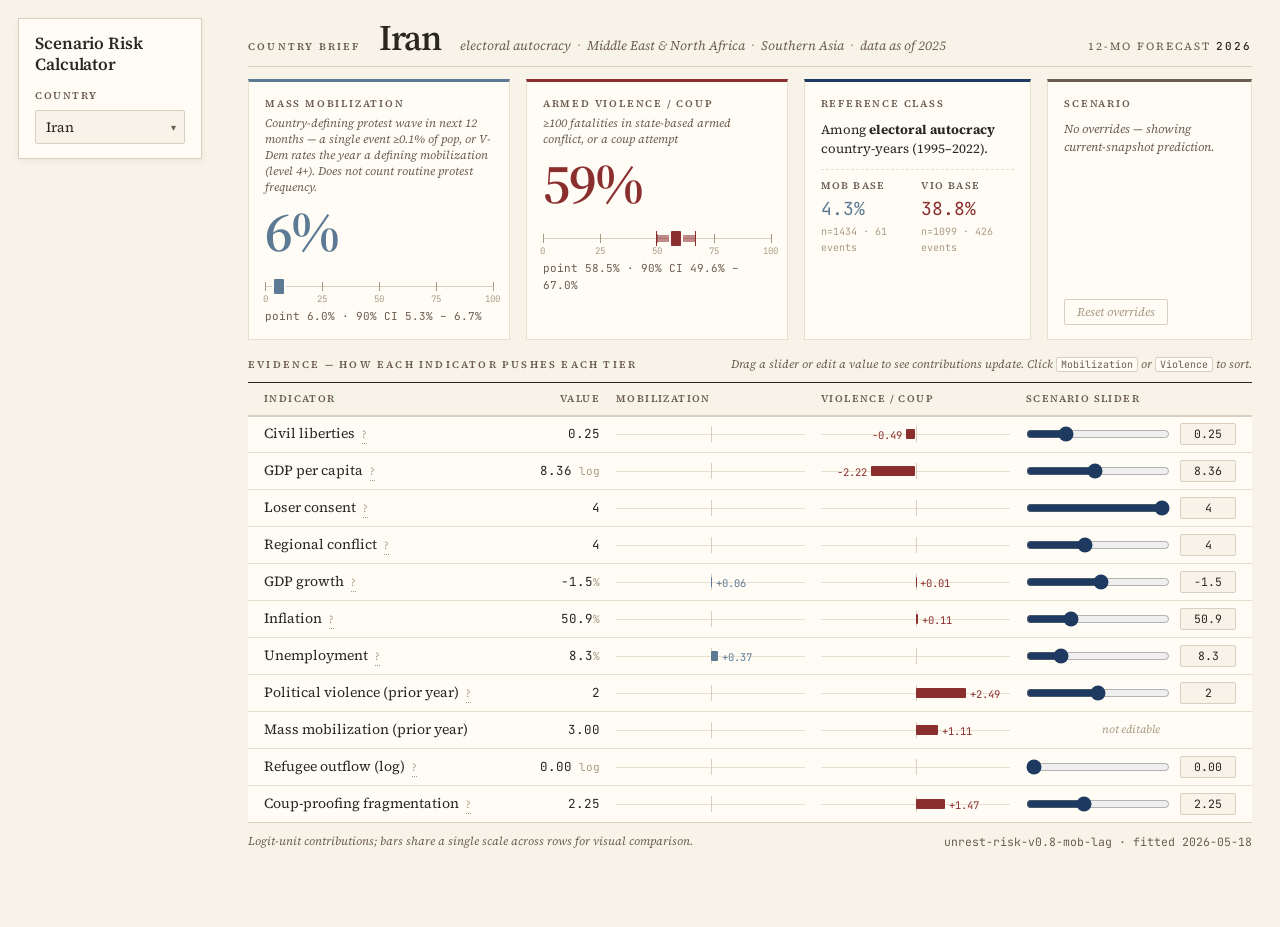
==== commit 47e0a1ef: "Tidy sidebar to brand + picker only; widen page on PC - Remove the single-item Compare nav from the " ====
--- a/web/index.html
+++ b/web/index.html
@@ -39,9 +39,9 @@
     .mono { font-family: 'JetBrains Mono', 'SF Mono', Consolas, monospace; }
 
     .page {
-      max-width: 1520px;
+      max-width: 1700px;
       margin: 0 auto;
-      padding: 18px 36px 24px;
+      padding: 20px 28px 24px;
       width: 100%;
       min-width: 0;
     }
@@ -50,11 +50,11 @@
     .sidebar {
       position: fixed; top: 18px; left: 18px;
       width: 184px;
-      padding: 16px 16px 14px;
+      padding: 14px 16px;
       background: var(--parchment-light);
       border: 1px solid var(--border);
       box-shadow: 0 2px 6px rgba(42, 38, 32, 0.06);
-      display: flex; flex-direction: column; gap: 16px;
+      display: flex; flex-direction: column; gap: 14px;
       z-index: 40;
     }
     .sidebar .brand {
@@ -102,17 +102,22 @@
     .picker { position: relative; width: 100%; min-width: 0; }
     .sidebar .picker-panel { min-width: 240px; }
     .picker-button {
-      font-family: inherit; font-size: 15px; background: transparent;
-      border: none; border-bottom: 1px dashed var(--ink); color: var(--ink);
-      padding: 1px 24px 2px 2px; cursor: pointer; text-align: left;
+      font-family: inherit; font-size: 14px; color: var(--ink);
+      background: var(--parchment);
+      border: 1px solid var(--border);
+      border-radius: 2px;
+      padding: 6px 26px 6px 10px;
+      cursor: pointer; text-align: left;
       width: 100%; position: relative;
+      transition: border-color 0.12s ease;
     }
     .picker-button::after {
-      content: '▾'; position: absolute; right: 4px; top: 2px;
-      color: var(--ink-muted); font-size: 11px;
-    }
+      content: '▾'; position: absolute; right: 8px; top: 50%; transform: translateY(-50%);
+      color: var(--ink-muted); font-size: 10px;
+    }
+    .picker-button:hover { border-color: var(--ink-muted); }
     .picker-button:focus, .picker.open .picker-button {
-      outline: none; border-bottom-color: var(--highlight); border-bottom-style: solid;
+      outline: none; border-color: var(--highlight);
     }
     .picker-panel {
       position: absolute; top: calc(100% + 4px); left: 0; right: 0;
@@ -146,7 +151,7 @@
     /* ---- Masthead ---- */
     .masthead {
       display: flex; align-items: baseline; justify-content: space-between;
-      gap: 24px; padding-bottom: 8px; margin-bottom: 10px;
+      gap: 24px; padding-bottom: 10px; margin-bottom: 12px;
       border-bottom: 1px solid var(--border);
     }
     .masthead .lead { display: flex; align-items: baseline; gap: 18px; min-width: 0; }
@@ -173,8 +178,8 @@
     .hero {
       display: grid;
       grid-template-columns: 1.15fr 1.15fr 1fr 0.9fr;
-      gap: 14px;
-      margin-bottom: 14px;
+      gap: 16px;
+      margin-bottom: 16px;
     }
     @media (max-width: 1000px) {
       .hero { grid-template-columns: 1fr 1fr; }
@@ -308,7 +313,7 @@
     /* ---- Evidence section ---- */
     .evidence-head {
       display: flex; align-items: baseline; justify-content: space-between;
-      margin-bottom: 4px;
+      margin-bottom: 8px;
     }
     .evidence-head .title {
       font-size: 10px; text-transform: uppercase; letter-spacing: 0.22em;
@@ -332,7 +337,7 @@
       grid-template-columns: 230px 90px 1fr 1fr 210px;
       gap: 16px;
       align-items: center;
-      padding: 6px 16px;
+      padding: 7px 16px;
       border-bottom: 1px solid var(--border-subtle);
     }
     @media (max-width: 1100px) {
@@ -490,7 +495,7 @@
 
     /* Footnote */
     .foot {
-      margin-top: 8px;
+      margin-top: 10px;
       font-size: 11.5px; color: var(--ink-muted);
       font-style: italic;
       display: flex; justify-content: space-between; gap: 16px;
@@ -512,9 +517,6 @@
         </div>
       </div>
     </div>
-    <nav class="nav">
-      <a href="index.html" class="active">Compare</a>
-    </nav>
   </aside>
 
   <div class="page">
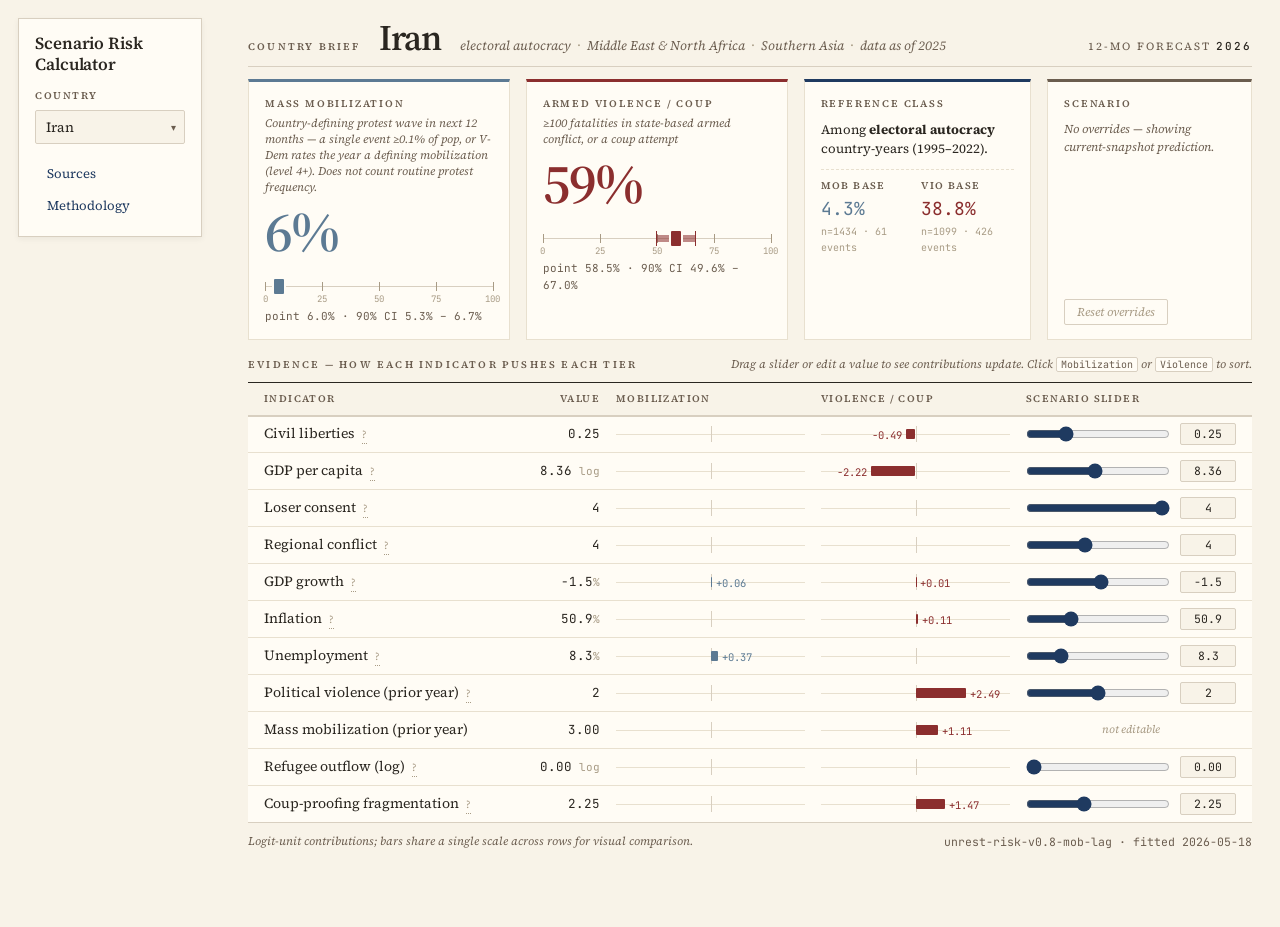
==== commit e7e1eede: "Add Sources and Methodology pages; restore sidebar nav - Add web/sources.html with per-source proven" ====
--- a/web/index.html
+++ b/web/index.html
@@ -60,7 +60,9 @@
     .sidebar .brand {
       font-size: 17px; font-weight: 600;
       letter-spacing: -0.005em; line-height: 1.22;
-    }
+      color: var(--ink); text-decoration: none;
+    }
+    .sidebar .brand:hover { color: var(--highlight); }
     .sidebar .nav {
       display: flex; flex-direction: column;
       font-size: 13px; color: var(--ink-muted);
@@ -506,7 +508,7 @@
 </head>
 <body>
   <aside class="sidebar">
-    <div class="brand">Scenario Risk Calculator</div>
+    <a class="brand" href="index.html">Scenario Risk Calculator</a>
     <div class="country-picker">
       <span class="picker-label">Country</span>
       <div class="picker" id="country-picker">
@@ -517,6 +519,10 @@
         </div>
       </div>
     </div>
+    <nav class="nav">
+      <a href="sources.html">Sources</a>
+      <a href="methodology.html">Methodology</a>
+    </nav>
   </aside>
 
   <div class="page">
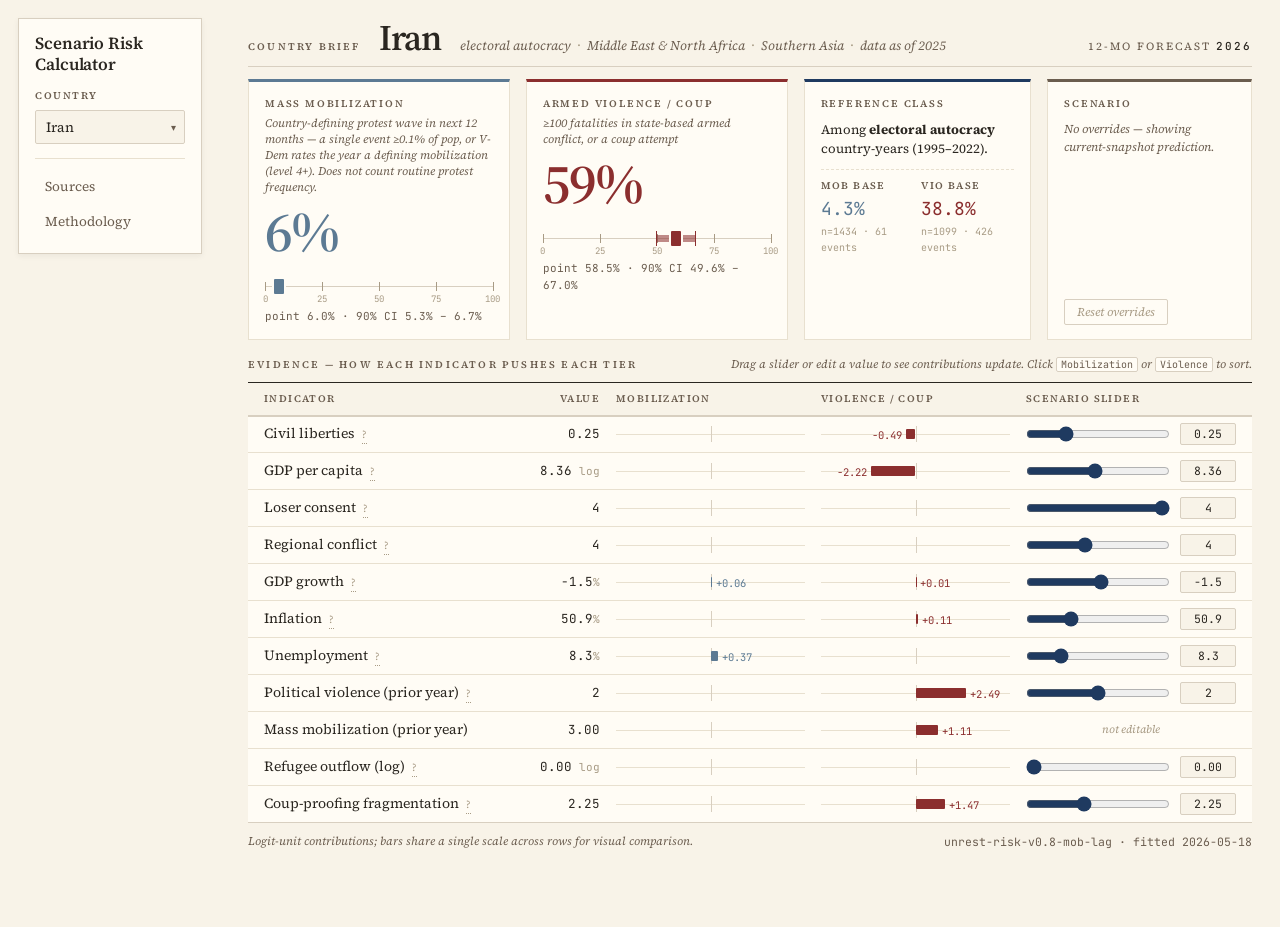
==== commit 85d86e59: "Polish sidebar nav: divider, hover pill, muted resting color - Drop bright --highlight blue for rest" ====
--- a/web/index.html
+++ b/web/index.html
@@ -64,19 +64,32 @@
     }
     .sidebar .brand:hover { color: var(--highlight); }
     .sidebar .nav {
-      display: flex; flex-direction: column;
-      font-size: 13px; color: var(--ink-muted);
+      display: flex; flex-direction: column; gap: 2px;
+      font-size: 13.5px;
+      padding-top: 12px;
+      border-top: 1px solid var(--border-subtle);
     }
     .sidebar .nav a {
-      color: var(--highlight); text-decoration: none;
-      padding: 6px 0 6px 10px;
-      border-left: 2px solid transparent;
-    }
-    .sidebar .nav a:hover { color: var(--ink); }
+      color: var(--ink-muted); text-decoration: none;
+      padding: 6px 10px;
+      border-radius: 3px;
+      transition: background 0.12s ease, color 0.12s ease;
+      position: relative;
+    }
+    .sidebar .nav a::before {
+      content: ''; position: absolute;
+      left: 0; top: 8px; bottom: 8px; width: 2px;
+      background: transparent;
+      transition: background 0.12s ease;
+    }
+    .sidebar .nav a:hover {
+      color: var(--ink);
+      background: rgba(31, 58, 96, 0.06);
+    }
     .sidebar .nav a.active {
       color: var(--ink); font-weight: 600;
-      border-left-color: var(--ink);
-    }
+    }
+    .sidebar .nav a.active::before { background: var(--ink); }
     .country-picker { font-size: 13px; display: flex; flex-direction: column; gap: 6px; position: relative; }
     .country-picker .picker-label {
       font-size: 10px; text-transform: uppercase; letter-spacing: 0.16em;
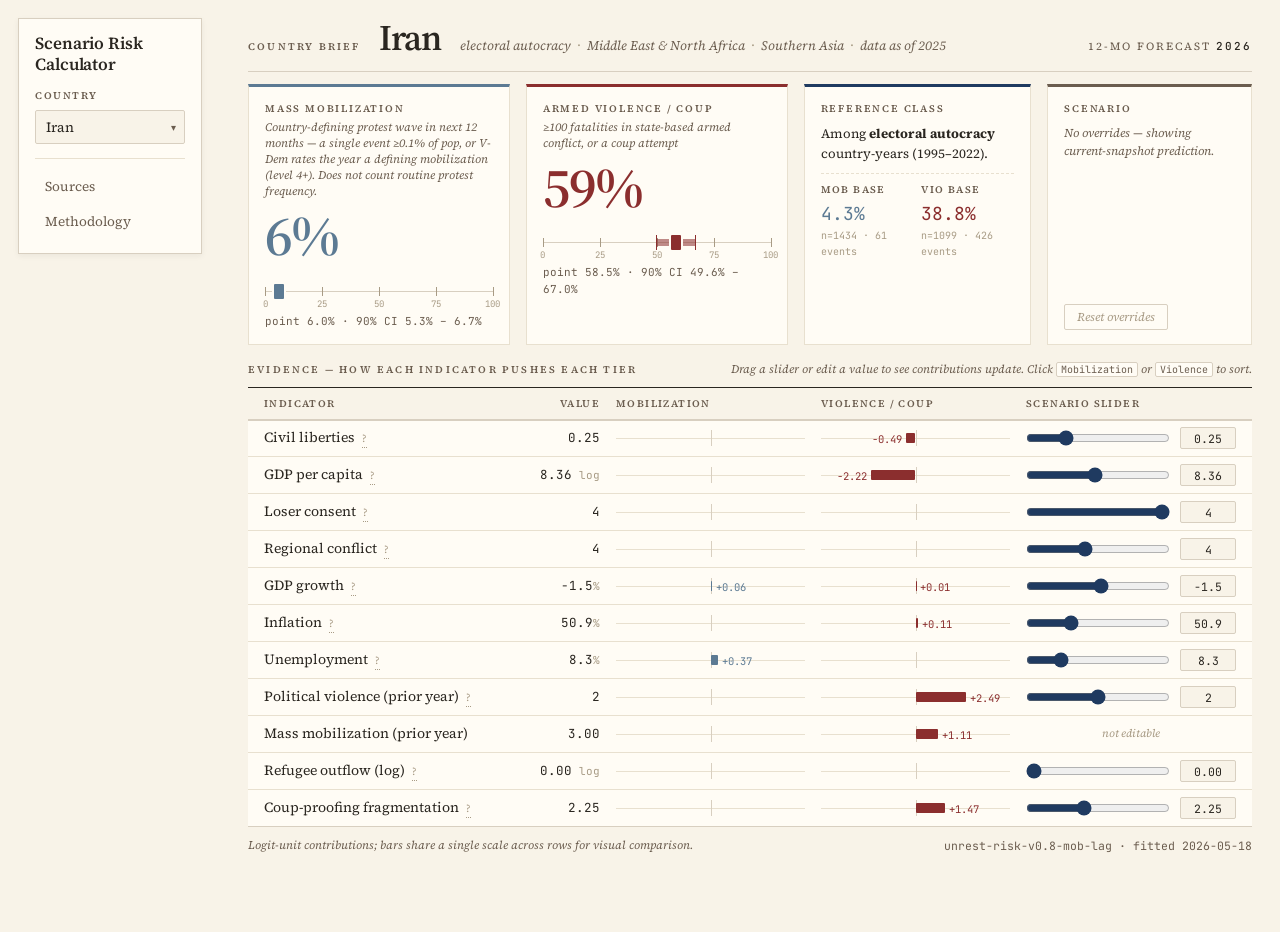
==== commit 93383299: "Extract shared CSS into web/styles.css Three dashboard/doc pages duplicated ~145 lines of tokens, re" ====
--- a/web/index.html
+++ b/web/index.html
@@ -7,517 +7,7 @@
   <link rel="preconnect" href="https://fonts.googleapis.com">
   <link rel="preconnect" href="https://fonts.gstatic.com" crossorigin>
   <link href="https://fonts.googleapis.com/css2?family=Source+Serif+4:opsz,wght@8..60,400;8..60,500;8..60,600;8..60,700&family=JetBrains+Mono:wght@400;500&display=swap" rel="stylesheet">
-  <style>
-    :root {
-      --parchment: #F8F3E8;
-      --parchment-light: #FFFCF5;
-      --ink: #2A2620;
-      --ink-muted: #6B5D4F;
-      --ink-faint: #A89B85;
-      --border: #D8CFC0;
-      --border-subtle: #E8E0CF;
-      --mob: #5C7A93;
-      --mob-fade: #C6D1DC;
-      --vio: #8B2E2E;
-      --vio-fade: #D9BFBF;
-      --highlight: #1F3A60;
-    }
-    * { box-sizing: border-box; margin: 0; padding: 0; }
-    html, body {
-      background: var(--parchment);
-      color: var(--ink);
-      font-family: 'Source Serif 4', Charter, serif;
-      font-size: 15px;
-      line-height: 1.55;
-      -webkit-font-smoothing: antialiased;
-    }
-    body {
-      padding-left: 220px;
-      min-height: 100vh;
-    }
-    .num { font-variant-numeric: tabular-nums; }
-    .mono { font-family: 'JetBrains Mono', 'SF Mono', Consolas, monospace; }
-
-    .page {
-      max-width: 1700px;
-      margin: 0 auto;
-      padding: 20px 28px 24px;
-      width: 100%;
-      min-width: 0;
-    }
-
-    /* ---- Sidebar (floating left-side card) ---- */
-    .sidebar {
-      position: fixed; top: 18px; left: 18px;
-      width: 184px;
-      padding: 14px 16px;
-      background: var(--parchment-light);
-      border: 1px solid var(--border);
-      box-shadow: 0 2px 6px rgba(42, 38, 32, 0.06);
-      display: flex; flex-direction: column; gap: 14px;
-      z-index: 40;
-    }
-    .sidebar .brand {
-      font-size: 17px; font-weight: 600;
-      letter-spacing: -0.005em; line-height: 1.22;
-      color: var(--ink); text-decoration: none;
-    }
-    .sidebar .brand:hover { color: var(--highlight); }
-    .sidebar .nav {
-      display: flex; flex-direction: column; gap: 2px;
-      font-size: 13.5px;
-      padding-top: 12px;
-      border-top: 1px solid var(--border-subtle);
-    }
-    .sidebar .nav a {
-      color: var(--ink-muted); text-decoration: none;
-      padding: 6px 10px;
-      border-radius: 3px;
-      transition: background 0.12s ease, color 0.12s ease;
-      position: relative;
-    }
-    .sidebar .nav a::before {
-      content: ''; position: absolute;
-      left: 0; top: 8px; bottom: 8px; width: 2px;
-      background: transparent;
-      transition: background 0.12s ease;
-    }
-    .sidebar .nav a:hover {
-      color: var(--ink);
-      background: rgba(31, 58, 96, 0.06);
-    }
-    .sidebar .nav a.active {
-      color: var(--ink); font-weight: 600;
-    }
-    .sidebar .nav a.active::before { background: var(--ink); }
-    .country-picker { font-size: 13px; display: flex; flex-direction: column; gap: 6px; position: relative; }
-    .country-picker .picker-label {
-      font-size: 10px; text-transform: uppercase; letter-spacing: 0.16em;
-      color: var(--ink-muted); font-weight: 600;
-    }
-    @media (max-width: 720px) {
-      body { padding-left: 0; }
-      .sidebar {
-        position: static; width: auto;
-        top: auto; left: auto;
-        border: none; border-bottom: 1.5px solid var(--ink);
-        box-shadow: none;
-        flex-direction: row; flex-wrap: wrap; align-items: center;
-        gap: 16px;
-        padding: 12px 18px;
-      }
-      .sidebar .nav { flex-direction: row; gap: 4px; }
-      .sidebar .nav a {
-        border-left: none; border-bottom: 2px solid transparent;
-        padding: 2px 8px;
-      }
-      .sidebar .nav a.active { border-left: none; border-bottom-color: var(--ink); }
-      .country-picker { margin-left: auto; }
-    }
-    .picker { position: relative; width: 100%; min-width: 0; }
-    .sidebar .picker-panel { min-width: 240px; }
-    .picker-button {
-      font-family: inherit; font-size: 14px; color: var(--ink);
-      background: var(--parchment);
-      border: 1px solid var(--border);
-      border-radius: 2px;
-      padding: 6px 26px 6px 10px;
-      cursor: pointer; text-align: left;
-      width: 100%; position: relative;
-      transition: border-color 0.12s ease;
-    }
-    .picker-button::after {
-      content: '▾'; position: absolute; right: 8px; top: 50%; transform: translateY(-50%);
-      color: var(--ink-muted); font-size: 10px;
-    }
-    .picker-button:hover { border-color: var(--ink-muted); }
-    .picker-button:focus, .picker.open .picker-button {
-      outline: none; border-color: var(--highlight);
-    }
-    .picker-panel {
-      position: absolute; top: calc(100% + 4px); left: 0; right: 0;
-      min-width: 260px; z-index: 50;
-      background: var(--parchment-light); border: 1px solid var(--border);
-      box-shadow: 0 8px 24px rgba(42, 38, 32, 0.14);
-      display: none;
-    }
-    .picker.open .picker-panel { display: block; }
-    .picker-search {
-      width: 100%; padding: 10px 12px; font-family: inherit; font-size: 14px;
-      background: transparent; border: none;
-      border-bottom: 1px solid var(--border-subtle);
-      color: var(--ink); outline: none;
-    }
-    .picker-search::placeholder { color: var(--ink-muted); font-style: italic; }
-    .picker-list { max-height: 320px; overflow-y: auto; }
-    .picker-item {
-      padding: 7px 12px; cursor: pointer; font-size: 14px; color: var(--ink);
-      border-bottom: 1px solid var(--border-subtle);
-    }
-    .picker-item:hover, .picker-item.highlighted, .picker-item.active {
-      background: var(--parchment); color: var(--highlight);
-    }
-    .picker-item:last-child { border-bottom: none; }
-    .picker-empty {
-      padding: 14px; text-align: center; color: var(--ink-muted);
-      font-style: italic; font-size: 13px;
-    }
-
-    /* ---- Masthead ---- */
-    .masthead {
-      display: flex; align-items: baseline; justify-content: space-between;
-      gap: 24px; padding-bottom: 10px; margin-bottom: 12px;
-      border-bottom: 1px solid var(--border);
-    }
-    .masthead .lead { display: flex; align-items: baseline; gap: 18px; min-width: 0; }
-    .masthead .kicker {
-      font-size: 10px; text-transform: uppercase; letter-spacing: 0.22em;
-      color: var(--ink-muted); font-weight: 600; white-space: nowrap;
-    }
-    .masthead h1 {
-      font-size: 36px; font-weight: 600; letter-spacing: -0.02em; line-height: 1;
-      margin: 0; white-space: nowrap;
-    }
-    .masthead .meta {
-      font-size: 13px; color: var(--ink-muted); font-style: italic;
-      white-space: nowrap; overflow: hidden; text-overflow: ellipsis;
-    }
-    .masthead .meta .dot { margin: 0 6px; color: var(--ink-faint); font-style: normal; }
-    .masthead .forecast {
-      font-size: 11px; text-transform: uppercase; letter-spacing: 0.18em;
-      color: var(--ink-muted); white-space: nowrap;
-    }
-    .masthead .forecast .yr { font-family: 'JetBrains Mono', monospace; color: var(--ink); font-weight: 500; }
-
-    /* ---- Hero strip (4 cards in one row) ---- */
-    .hero {
-      display: grid;
-      grid-template-columns: 1.15fr 1.15fr 1fr 0.9fr;
-      gap: 16px;
-      margin-bottom: 16px;
-    }
-    @media (max-width: 1000px) {
-      .hero { grid-template-columns: 1fr 1fr; }
-    }
-    @media (max-width: 720px) {
-      .hero { grid-template-columns: 1fr; }
-      .page { padding: 14px 18px 20px; }
-    }
-    .hero-card {
-      background: var(--parchment-light);
-      border: 1px solid var(--border-subtle);
-      padding: 14px 16px 14px;
-      display: flex; flex-direction: column;
-      min-width: 0;
-    }
-    .hero-card.tier { border-top: 3px solid var(--ink); }
-    .hero-card.tier.mob { border-top-color: var(--mob); }
-    .hero-card.tier.vio { border-top-color: var(--vio); }
-    .hero-card .label {
-      font-size: 10px; text-transform: uppercase; letter-spacing: 0.18em;
-      color: var(--ink-muted); font-weight: 600;
-    }
-    .hero-card .sublabel {
-      font-size: 11.5px; color: var(--ink-muted); font-style: italic;
-      line-height: 1.4; margin-top: 3px; min-height: 32px;
-    }
-    .hero-card .big {
-      font-size: 56px; line-height: 0.95; font-weight: 600;
-      letter-spacing: -0.025em; margin-top: 10px;
-    }
-    .hero-card.tier.mob .big { color: var(--mob); }
-    .hero-card.tier.vio .big { color: var(--vio); }
-
-    /* CI whisker plot: horizontal axis with whisker + point */
-    .ci-plot {
-      margin-top: 10px;
-      position: relative;
-      height: 38px;
-    }
-    .ci-plot .axis {
-      position: absolute; left: 0; right: 0; top: 18px; height: 1px;
-      background: var(--border);
-    }
-    .ci-plot .tick {
-      position: absolute; top: 14px; width: 1px; height: 9px;
-      background: var(--ink-faint);
-    }
-    .ci-plot .tick-label {
-      position: absolute; top: 25px;
-      font-family: 'JetBrains Mono', monospace; font-size: 9px;
-      color: var(--ink-faint); transform: translateX(-50%);
-    }
-    .ci-plot .whisker {
-      position: absolute; top: 15px; height: 7px;
-      opacity: 0.55;
-    }
-    .ci-plot .whisker.mob { background: var(--mob); }
-    .ci-plot .whisker.vio { background: var(--vio); }
-    .ci-plot .cap {
-      position: absolute; top: 11px; width: 1px; height: 15px;
-    }
-    .ci-plot .cap.mob { background: var(--mob); }
-    .ci-plot .cap.vio { background: var(--vio); }
-    .ci-plot .point {
-      position: absolute; top: 11px;
-      width: 10px; height: 15px;
-      border-radius: 1px;
-      transform: translateX(-5px);
-    }
-    .ci-plot .point.mob { background: var(--mob); box-shadow: 0 0 0 2px var(--parchment-light); }
-    .ci-plot .point.vio { background: var(--vio); box-shadow: 0 0 0 2px var(--parchment-light); }
-    .ci-text {
-      font-family: 'JetBrains Mono', monospace;
-      font-size: 11px; color: var(--ink-muted);
-      margin-top: 2px;
-    }
-
-    /* Reference card */
-    .hero-card.ref { border-top: 3px solid var(--highlight); }
-    .hero-card.ref .body { font-size: 13px; line-height: 1.5; margin-top: 8px; color: var(--ink); }
-    .hero-card.ref .ref-stats {
-      display: grid; grid-template-columns: 1fr 1fr;
-      gap: 8px; margin-top: 10px;
-      border-top: 1px dashed var(--border-subtle); padding-top: 8px;
-    }
-    .hero-card.ref .ref-stat .k {
-      font-size: 10px; text-transform: uppercase; letter-spacing: 0.14em;
-      color: var(--ink-muted); font-weight: 600;
-    }
-    .hero-card.ref .ref-stat .v {
-      font-family: 'JetBrains Mono', monospace;
-      font-size: 18px; color: var(--ink); margin-top: 2px;
-    }
-    .hero-card.ref .ref-stat.mob .v { color: var(--mob); }
-    .hero-card.ref .ref-stat.vio .v { color: var(--vio); }
-    .hero-card.ref .ref-stat .n {
-      font-family: 'JetBrains Mono', monospace;
-      font-size: 10px; color: var(--ink-faint); margin-top: 1px;
-    }
-
-    /* Scenario status card */
-    .hero-card.scen { border-top: 3px solid var(--ink-muted); }
-    .hero-card.scen .scen-body {
-      display: flex; flex-direction: column; gap: 6px; margin-top: 8px;
-      font-size: 12.5px; color: var(--ink); line-height: 1.5;
-    }
-    .hero-card.scen .scen-active {
-      font-family: 'JetBrains Mono', monospace; font-size: 11px;
-      color: var(--highlight);
-    }
-    .hero-card.scen .scen-none { color: var(--ink-muted); font-style: italic; font-size: 12px; }
-    .hero-card.scen .reset-btn {
-      align-self: flex-start; margin-top: auto;
-      font-family: inherit; font-size: 12px; font-style: italic;
-      color: var(--highlight); background: transparent;
-      border: 1px solid var(--highlight); padding: 4px 12px;
-      cursor: pointer; border-radius: 2px;
-    }
-    .hero-card.scen .reset-btn:hover { background: var(--highlight); color: var(--parchment); }
-    .hero-card.scen .reset-btn:disabled {
-      color: var(--ink-faint); border-color: var(--border);
-      cursor: not-allowed; background: transparent;
-    }
-    .hero-card.scen .delta-line {
-      font-family: 'JetBrains Mono', monospace; font-size: 11px;
-      color: var(--ink-muted);
-    }
-    .hero-card.scen .delta-line .pos { color: var(--vio); }
-    .hero-card.scen .delta-line .neg { color: #2E5D3F; }
-
-    /* ---- Evidence section ---- */
-    .evidence-head {
-      display: flex; align-items: baseline; justify-content: space-between;
-      margin-bottom: 8px;
-    }
-    .evidence-head .title {
-      font-size: 10px; text-transform: uppercase; letter-spacing: 0.22em;
-      color: var(--ink-muted); font-weight: 600;
-    }
-    .evidence-head .hint {
-      font-size: 11.5px; color: var(--ink-muted); font-style: italic;
-    }
-    .evidence-head .hint kbd {
-      font-family: 'JetBrains Mono', monospace; font-size: 10px;
-      background: var(--parchment-light); border: 1px solid var(--border);
-      padding: 0 4px; border-radius: 2px; font-style: normal;
-    }
-
-    .evidence {
-      border-bottom: 1px solid var(--border);
-      background: var(--parchment-light);
-    }
-    .ev-row {
-      display: grid;
-      grid-template-columns: 230px 90px 1fr 1fr 210px;
-      gap: 16px;
-      align-items: center;
-      padding: 7px 16px;
-      border-bottom: 1px solid var(--border-subtle);
-    }
-    @media (max-width: 1100px) {
-      .ev-row {
-        grid-template-columns: 200px 80px 1fr 1fr 180px;
-        gap: 12px;
-        padding: 9px 12px;
-      }
-    }
-    .ev-row:last-child { border-bottom: none; }
-    .ev-row.head {
-      position: sticky; top: 0; z-index: 10;
-      padding-top: 8px; padding-bottom: 8px;
-      background: var(--parchment);
-      border-top: 1px solid var(--ink);
-      border-bottom: 1px solid var(--border);
-      box-shadow: 0 1px 0 var(--border);
-    }
-    .ev-row.head > div {
-      font-size: 10px; text-transform: uppercase; letter-spacing: 0.14em;
-      color: var(--ink-muted); font-weight: 600;
-    }
-    .ev-row.head .sortable {
-      cursor: pointer; user-select: none;
-    }
-    .ev-row.head .sortable:hover { color: var(--ink); }
-    .ev-row.head .sortable.active { color: var(--ink); }
-    .ev-row.head .sortable.active::after { content: ' ↓'; font-family: 'JetBrains Mono', monospace; }
-    .ev-row.head .col-mob.active::after { color: var(--mob); }
-    .ev-row.head .col-vio.active::after { color: var(--vio); }
-
-    .ev-row .feat-name {
-      font-size: 14px; color: var(--ink);
-    }
-    .ev-row .feat-name .info {
-      color: var(--ink-faint); cursor: help; font-size: 11px;
-      margin-left: 4px; border-bottom: 1px dotted var(--ink-faint);
-      position: relative; display: inline-block;
-    }
-    .ev-row .feat-name .info:hover {
-      color: var(--highlight); border-bottom-color: var(--highlight);
-    }
-    /* Custom tooltip — appears below the ?, instant, styled to match palette */
-    .ev-row .feat-name .info::after {
-      content: attr(data-tip);
-      position: absolute;
-      left: 0; top: calc(100% + 6px);
-      width: max-content; max-width: 320px;
-      padding: 8px 12px;
-      background: var(--ink); color: var(--parchment-light);
-      font-family: 'Source Serif 4', serif; font-size: 12.5px;
-      font-style: italic; line-height: 1.45;
-      border: 1px solid var(--ink);
-      box-shadow: 0 4px 14px rgba(42, 38, 32, 0.18);
-      white-space: normal; text-align: left;
-      opacity: 0; pointer-events: none;
-      transition: opacity 0.12s ease-in 0s;
-      z-index: 60;
-    }
-    .ev-row .feat-name .info::before {
-      content: ''; position: absolute;
-      left: 4px; top: calc(100% + 2px);
-      border: 5px solid transparent; border-bottom-color: var(--ink);
-      opacity: 0; pointer-events: none;
-      transition: opacity 0.12s ease-in 0s;
-      z-index: 61;
-    }
-    .ev-row .feat-name .info:hover::after,
-    .ev-row .feat-name .info:hover::before { opacity: 1; }
-
-    .ev-row .val {
-      font-family: 'JetBrains Mono', monospace;
-      font-size: 12.5px; color: var(--ink);
-      text-align: right;
-      font-variant-numeric: tabular-nums;
-    }
-    .ev-row .val.overridden { color: var(--highlight); font-weight: 500; }
-    .ev-row .val .unit { color: var(--ink-faint); font-size: 11px; }
-
-    /* Contribution lane: bar drawn from center, with numeric label */
-    .lane {
-      position: relative;
-      height: 22px;
-    }
-    .lane .axis {
-      position: absolute; left: 0; right: 0; top: 50%; height: 1px;
-      background: var(--border-subtle);
-    }
-    .lane .mid {
-      position: absolute; left: 50%; top: 3px; bottom: 3px;
-      width: 1px; background: var(--border);
-    }
-    .lane .bar {
-      position: absolute; top: 6px; height: 10px;
-      border-radius: 1px;
-    }
-    .lane .bar.mob { background: var(--mob); }
-    .lane .bar.vio { background: var(--vio); }
-    .lane .bar.zero { background: transparent; }
-    .lane .num-label {
-      position: absolute; top: 3px;
-      font-family: 'JetBrains Mono', monospace;
-      font-size: 10.5px;
-      color: var(--ink);
-      line-height: 18px;
-      pointer-events: none;
-      font-variant-numeric: tabular-nums;
-    }
-    .lane .num-label.mob { color: var(--mob); }
-    .lane .num-label.vio { color: var(--vio); }
-    .lane .num-label.zero { color: var(--ink-faint); font-style: italic; }
-
-    /* Slider column — inline editor per row */
-    .slider-cell {
-      display: grid;
-      grid-template-columns: 1fr 56px;
-      gap: 10px;
-      align-items: center;
-    }
-    .slider-cell input[type=range] {
-      width: 100%;
-      accent-color: var(--highlight);
-      height: 16px;
-      cursor: pointer;
-    }
-    .slider-cell .editor {
-      display: flex; align-items: center;
-      border: 1px solid var(--border);
-      border-radius: 2px;
-      background: var(--parchment);
-      overflow: hidden;
-      height: 22px;
-    }
-    .slider-cell .editor.overridden {
-      border-color: var(--highlight);
-      background: #FFFCF5;
-    }
-    .slider-cell .editor input {
-      font-family: 'JetBrains Mono', monospace;
-      font-size: 11.5px;
-      width: 100%; min-width: 0;
-      text-align: center;
-      background: transparent;
-      border: none; outline: none;
-      color: var(--ink); padding: 0 4px;
-    }
-    .slider-cell .editor.overridden input { color: var(--highlight); font-weight: 500; }
-    .slider-cell.no-edit {
-      grid-template-columns: 1fr;
-      font-size: 11px;
-      color: var(--ink-faint);
-      font-style: italic;
-      text-align: center;
-    }
-
-    /* Footnote */
-    .foot {
-      margin-top: 10px;
-      font-size: 11.5px; color: var(--ink-muted);
-      font-style: italic;
-      display: flex; justify-content: space-between; gap: 16px;
-      flex-wrap: wrap;
-    }
-    .foot .v { font-family: 'JetBrains Mono', monospace; font-style: normal; }
-  </style>
+  <link rel="stylesheet" href="styles.css">
 </head>
 <body>
   <aside class="sidebar">
@@ -538,7 +28,7 @@
     </nav>
   </aside>
 
-  <div class="page">
+  <div class="page wide">
     <div class="masthead">
       <div class="lead">
         <span class="kicker">Country brief</span>
--- a/web/styles.css
+++ b/web/styles.css
@@ -0,0 +1,611 @@
+/* =========================================================================
+   Scenario Risk Calculator — shared stylesheet
+   Loaded by index.html (dashboard), methodology.html, sources.html.
+   ========================================================================= */
+
+/* ---- Design tokens ---------------------------------------------------- */
+:root {
+  --parchment: #F8F3E8;
+  --parchment-light: #FFFCF5;
+  --ink: #2A2620;
+  --ink-muted: #6B5D4F;
+  --ink-faint: #A89B85;
+  --border: #D8CFC0;
+  --border-subtle: #E8E0CF;
+  --mob: #5C7A93;
+  --mob-fade: #C6D1DC;
+  --vio: #8B2E2E;
+  --vio-fade: #D9BFBF;
+  --highlight: #1F3A60;
+}
+
+/* ---- Reset + base ----------------------------------------------------- */
+* { box-sizing: border-box; margin: 0; padding: 0; }
+html, body {
+  background: var(--parchment);
+  color: var(--ink);
+  font-family: 'Source Serif 4', Charter, serif;
+  font-size: 15px;
+  line-height: 1.55;
+  -webkit-font-smoothing: antialiased;
+}
+body {
+  padding-left: 220px;
+  min-height: 100vh;
+}
+.num { font-variant-numeric: tabular-nums; }
+.mono { font-family: 'JetBrains Mono', 'SF Mono', Consolas, monospace; }
+
+/* ---- Page wrapper ----------------------------------------------------- */
+.page {
+  max-width: 980px;
+  margin: 0 auto;
+  padding: 24px 28px 40px;
+  width: 100%;
+  min-width: 0;
+}
+/* Dashboard uses a wider canvas + tighter top padding */
+.page.wide {
+  max-width: 1700px;
+  padding: 20px 28px 24px;
+}
+
+/* ---- Sidebar (floating left-side card) -------------------------------- */
+.sidebar {
+  position: fixed; top: 18px; left: 18px;
+  width: 184px;
+  padding: 14px 16px;
+  background: var(--parchment-light);
+  border: 1px solid var(--border);
+  box-shadow: 0 2px 6px rgba(42, 38, 32, 0.06);
+  display: flex; flex-direction: column; gap: 14px;
+  z-index: 40;
+}
+.sidebar .brand {
+  font-size: 17px; font-weight: 600;
+  letter-spacing: -0.005em; line-height: 1.22;
+  color: var(--ink); text-decoration: none;
+}
+.sidebar .brand:hover { color: var(--highlight); }
+.sidebar .nav {
+  display: flex; flex-direction: column; gap: 2px;
+  font-size: 13.5px;
+  padding-top: 12px;
+  border-top: 1px solid var(--border-subtle);
+}
+.sidebar .nav a {
+  color: var(--ink-muted); text-decoration: none;
+  padding: 6px 10px;
+  border-radius: 3px;
+  transition: background 0.12s ease, color 0.12s ease;
+  position: relative;
+}
+.sidebar .nav a::before {
+  content: ''; position: absolute;
+  left: 0; top: 8px; bottom: 8px; width: 2px;
+  background: transparent;
+  transition: background 0.12s ease;
+}
+.sidebar .nav a:hover {
+  color: var(--ink);
+  background: rgba(31, 58, 96, 0.06);
+}
+.sidebar .nav a.active { color: var(--ink); font-weight: 600; }
+.sidebar .nav a.active::before { background: var(--ink); }
+
+@media (max-width: 720px) {
+  body { padding-left: 0; }
+  .sidebar {
+    position: static; width: auto;
+    top: auto; left: auto;
+    border: none; border-bottom: 1.5px solid var(--ink);
+    box-shadow: none;
+    flex-direction: row; flex-wrap: wrap; align-items: center;
+    gap: 16px;
+    padding: 12px 18px;
+  }
+  .sidebar .nav { flex-direction: row; gap: 4px; }
+  .sidebar .nav a {
+    border-left: none; border-bottom: 2px solid transparent;
+    padding: 2px 8px;
+  }
+  .sidebar .nav a.active { border-left: none; border-bottom-color: var(--ink); }
+  .country-picker { margin-left: auto; }
+}
+
+/* ---- Country picker (dashboard sidebar) ------------------------------- */
+.country-picker { font-size: 13px; display: flex; flex-direction: column; gap: 6px; position: relative; }
+.country-picker .picker-label {
+  font-size: 10px; text-transform: uppercase; letter-spacing: 0.16em;
+  color: var(--ink-muted); font-weight: 600;
+}
+.picker { position: relative; width: 100%; min-width: 0; }
+.sidebar .picker-panel { min-width: 240px; }
+.picker-button {
+  font-family: inherit; font-size: 14px; color: var(--ink);
+  background: var(--parchment);
+  border: 1px solid var(--border);
+  border-radius: 2px;
+  padding: 6px 26px 6px 10px;
+  cursor: pointer; text-align: left;
+  width: 100%; position: relative;
+  transition: border-color 0.12s ease;
+}
+.picker-button::after {
+  content: '▾'; position: absolute; right: 8px; top: 50%; transform: translateY(-50%);
+  color: var(--ink-muted); font-size: 10px;
+}
+.picker-button:hover { border-color: var(--ink-muted); }
+.picker-button:focus, .picker.open .picker-button {
+  outline: none; border-color: var(--highlight);
+}
+.picker-panel {
+  position: absolute; top: calc(100% + 4px); left: 0; right: 0;
+  min-width: 260px; z-index: 50;
+  background: var(--parchment-light); border: 1px solid var(--border);
+  box-shadow: 0 8px 24px rgba(42, 38, 32, 0.14);
+  display: none;
+}
+.picker.open .picker-panel { display: block; }
+.picker-search {
+  width: 100%; padding: 10px 12px; font-family: inherit; font-size: 14px;
+  background: transparent; border: none;
+  border-bottom: 1px solid var(--border-subtle);
+  color: var(--ink); outline: none;
+}
+.picker-search::placeholder { color: var(--ink-muted); font-style: italic; }
+.picker-list { max-height: 320px; overflow-y: auto; }
+.picker-item {
+  padding: 7px 12px; cursor: pointer; font-size: 14px; color: var(--ink);
+  border-bottom: 1px solid var(--border-subtle);
+}
+.picker-item:hover, .picker-item.highlighted, .picker-item.active {
+  background: var(--parchment); color: var(--highlight);
+}
+.picker-item:last-child { border-bottom: none; }
+.picker-empty {
+  padding: 14px; text-align: center; color: var(--ink-muted);
+  font-style: italic; font-size: 13px;
+}
+
+/* ---- Masthead (dashboard) -------------------------------------------- */
+.masthead {
+  display: flex; align-items: baseline; justify-content: space-between;
+  gap: 24px; padding-bottom: 10px; margin-bottom: 12px;
+  border-bottom: 1px solid var(--border);
+}
+.masthead .lead { display: flex; align-items: baseline; gap: 18px; min-width: 0; }
+.masthead .kicker {
+  font-size: 10px; text-transform: uppercase; letter-spacing: 0.22em;
+  color: var(--ink-muted); font-weight: 600; white-space: nowrap;
+}
+.masthead h1 {
+  font-size: 36px; font-weight: 600; letter-spacing: -0.02em; line-height: 1;
+  margin: 0; white-space: nowrap;
+}
+.masthead .meta {
+  font-size: 13px; color: var(--ink-muted); font-style: italic;
+  white-space: nowrap; overflow: hidden; text-overflow: ellipsis;
+}
+.masthead .meta .dot { margin: 0 6px; color: var(--ink-faint); font-style: normal; }
+.masthead .forecast {
+  font-size: 11px; text-transform: uppercase; letter-spacing: 0.18em;
+  color: var(--ink-muted); white-space: nowrap;
+}
+.masthead .forecast .yr { font-family: 'JetBrains Mono', monospace; color: var(--ink); font-weight: 500; }
+
+/* ---- Hero strip (4 cards in one row) --------------------------------- */
+.hero {
+  display: grid;
+  grid-template-columns: 1.15fr 1.15fr 1fr 0.9fr;
+  gap: 16px;
+  margin-bottom: 16px;
+}
+@media (max-width: 1000px) {
+  .hero { grid-template-columns: 1fr 1fr; }
+}
+@media (max-width: 720px) {
+  .hero { grid-template-columns: 1fr; }
+  .page.wide { padding: 14px 18px 20px; }
+}
+.hero-card {
+  background: var(--parchment-light);
+  border: 1px solid var(--border-subtle);
+  padding: 14px 16px 14px;
+  display: flex; flex-direction: column;
+  min-width: 0;
+}
+.hero-card.tier { border-top: 3px solid var(--ink); }
+.hero-card.tier.mob { border-top-color: var(--mob); }
+.hero-card.tier.vio { border-top-color: var(--vio); }
+.hero-card .label {
+  font-size: 10px; text-transform: uppercase; letter-spacing: 0.18em;
+  color: var(--ink-muted); font-weight: 600;
+}
+.hero-card .sublabel {
+  font-size: 11.5px; color: var(--ink-muted); font-style: italic;
+  line-height: 1.4; margin-top: 3px; min-height: 32px;
+}
+.hero-card .big {
+  font-size: 56px; line-height: 0.95; font-weight: 600;
+  letter-spacing: -0.025em; margin-top: 10px;
+}
+.hero-card.tier.mob .big { color: var(--mob); }
+.hero-card.tier.vio .big { color: var(--vio); }
+
+/* ---- CI whisker plot -------------------------------------------------- */
+.ci-plot {
+  margin-top: 10px;
+  position: relative;
+  height: 38px;
+}
+.ci-plot .axis {
+  position: absolute; left: 0; right: 0; top: 18px; height: 1px;
+  background: var(--border);
+}
+.ci-plot .tick {
+  position: absolute; top: 14px; width: 1px; height: 9px;
+  background: var(--ink-faint);
+}
+.ci-plot .tick-label {
+  position: absolute; top: 25px;
+  font-family: 'JetBrains Mono', monospace; font-size: 9px;
+  color: var(--ink-faint); transform: translateX(-50%);
+}
+.ci-plot .whisker {
+  position: absolute; top: 15px; height: 7px;
+  opacity: 0.55;
+}
+.ci-plot .whisker.mob { background: var(--mob); }
+.ci-plot .whisker.vio { background: var(--vio); }
+.ci-plot .cap {
+  position: absolute; top: 11px; width: 1px; height: 15px;
+}
+.ci-plot .cap.mob { background: var(--mob); }
+.ci-plot .cap.vio { background: var(--vio); }
+.ci-plot .point {
+  position: absolute; top: 11px;
+  width: 10px; height: 15px;
+  border-radius: 1px;
+  transform: translateX(-5px);
+}
+.ci-plot .point.mob { background: var(--mob); box-shadow: 0 0 0 2px var(--parchment-light); }
+.ci-plot .point.vio { background: var(--vio); box-shadow: 0 0 0 2px var(--parchment-light); }
+.ci-text {
+  font-family: 'JetBrains Mono', monospace;
+  font-size: 11px; color: var(--ink-muted);
+  margin-top: 2px;
+}
+
+/* ---- Reference card --------------------------------------------------- */
+.hero-card.ref { border-top: 3px solid var(--highlight); }
+.hero-card.ref .body { font-size: 13px; line-height: 1.5; margin-top: 8px; color: var(--ink); }
+.hero-card.ref .ref-stats {
+  display: grid; grid-template-columns: 1fr 1fr;
+  gap: 8px; margin-top: 10px;
+  border-top: 1px dashed var(--border-subtle); padding-top: 8px;
+}
+.hero-card.ref .ref-stat .k {
+  font-size: 10px; text-transform: uppercase; letter-spacing: 0.14em;
+  color: var(--ink-muted); font-weight: 600;
+}
+.hero-card.ref .ref-stat .v {
+  font-family: 'JetBrains Mono', monospace;
+  font-size: 18px; color: var(--ink); margin-top: 2px;
+}
+.hero-card.ref .ref-stat.mob .v { color: var(--mob); }
+.hero-card.ref .ref-stat.vio .v { color: var(--vio); }
+.hero-card.ref .ref-stat .n {
+  font-family: 'JetBrains Mono', monospace;
+  font-size: 10px; color: var(--ink-faint); margin-top: 1px;
+}
+
+/* ---- Scenario status card -------------------------------------------- */
+.hero-card.scen { border-top: 3px solid var(--ink-muted); }
+.hero-card.scen .scen-body {
+  display: flex; flex-direction: column; gap: 6px; margin-top: 8px;
+  font-size: 12.5px; color: var(--ink); line-height: 1.5;
+}
+.hero-card.scen .scen-active {
+  font-family: 'JetBrains Mono', monospace; font-size: 11px;
+  color: var(--highlight);
+}
+.hero-card.scen .scen-none { color: var(--ink-muted); font-style: italic; font-size: 12px; }
+.hero-card.scen .reset-btn {
+  align-self: flex-start; margin-top: auto;
+  font-family: inherit; font-size: 12px; font-style: italic;
+  color: var(--highlight); background: transparent;
+  border: 1px solid var(--highlight); padding: 4px 12px;
+  cursor: pointer; border-radius: 2px;
+}
+.hero-card.scen .reset-btn:hover { background: var(--highlight); color: var(--parchment); }
+.hero-card.scen .reset-btn:disabled {
+  color: var(--ink-faint); border-color: var(--border);
+  cursor: not-allowed; background: transparent;
+}
+.hero-card.scen .delta-line {
+  font-family: 'JetBrains Mono', monospace; font-size: 11px;
+  color: var(--ink-muted);
+}
+.hero-card.scen .delta-line .pos { color: var(--vio); }
+.hero-card.scen .delta-line .neg { color: #2E5D3F; }
+
+/* ---- Evidence section ------------------------------------------------- */
+.evidence-head {
+  display: flex; align-items: baseline; justify-content: space-between;
+  margin-bottom: 8px;
+}
+.evidence-head .title {
+  font-size: 10px; text-transform: uppercase; letter-spacing: 0.22em;
+  color: var(--ink-muted); font-weight: 600;
+}
+.evidence-head .hint {
+  font-size: 11.5px; color: var(--ink-muted); font-style: italic;
+}
+.evidence-head .hint kbd {
+  font-family: 'JetBrains Mono', monospace; font-size: 10px;
+  background: var(--parchment-light); border: 1px solid var(--border);
+  padding: 0 4px; border-radius: 2px; font-style: normal;
+}
+
+.evidence {
+  border-bottom: 1px solid var(--border);
+  background: var(--parchment-light);
+}
+.ev-row {
+  display: grid;
+  grid-template-columns: 230px 90px 1fr 1fr 210px;
+  gap: 16px;
+  align-items: center;
+  padding: 7px 16px;
+  border-bottom: 1px solid var(--border-subtle);
+}
+@media (max-width: 1100px) {
+  .ev-row {
+    grid-template-columns: 200px 80px 1fr 1fr 180px;
+    gap: 12px;
+    padding: 9px 12px;
+  }
+}
+.ev-row:last-child { border-bottom: none; }
+.ev-row.head {
+  position: sticky; top: 0; z-index: 10;
+  padding-top: 8px; padding-bottom: 8px;
+  background: var(--parchment);
+  border-top: 1px solid var(--ink);
+  border-bottom: 1px solid var(--border);
+  box-shadow: 0 1px 0 var(--border);
+}
+.ev-row.head > div {
+  font-size: 10px; text-transform: uppercase; letter-spacing: 0.14em;
+  color: var(--ink-muted); font-weight: 600;
+}
+.ev-row.head .sortable {
+  cursor: pointer; user-select: none;
+}
+.ev-row.head .sortable:hover { color: var(--ink); }
+.ev-row.head .sortable.active { color: var(--ink); }
+.ev-row.head .sortable.active::after { content: ' ↓'; font-family: 'JetBrains Mono', monospace; }
+.ev-row.head .col-mob.active::after { color: var(--mob); }
+.ev-row.head .col-vio.active::after { color: var(--vio); }
+
+.ev-row .feat-name {
+  font-size: 14px; color: var(--ink);
+}
+.ev-row .feat-name .info {
+  color: var(--ink-faint); cursor: help; font-size: 11px;
+  margin-left: 4px; border-bottom: 1px dotted var(--ink-faint);
+  position: relative; display: inline-block;
+}
+.ev-row .feat-name .info:hover {
+  color: var(--highlight); border-bottom-color: var(--highlight);
+}
+/* Custom tooltip — appears below the ?, instant, styled to match palette */
+.ev-row .feat-name .info::after {
+  content: attr(data-tip);
+  position: absolute;
+  left: 0; top: calc(100% + 6px);
+  width: max-content; max-width: 320px;
+  padding: 8px 12px;
+  background: var(--ink); color: var(--parchment-light);
+  font-family: 'Source Serif 4', serif; font-size: 12.5px;
+  font-style: italic; line-height: 1.45;
+  border: 1px solid var(--ink);
+  box-shadow: 0 4px 14px rgba(42, 38, 32, 0.18);
+  white-space: normal; text-align: left;
+  opacity: 0; pointer-events: none;
+  transition: opacity 0.12s ease-in 0s;
+  z-index: 60;
+}
+.ev-row .feat-name .info::before {
+  content: ''; position: absolute;
+  left: 4px; top: calc(100% + 2px);
+  border: 5px solid transparent; border-bottom-color: var(--ink);
+  opacity: 0; pointer-events: none;
+  transition: opacity 0.12s ease-in 0s;
+  z-index: 61;
+}
+.ev-row .feat-name .info:hover::after,
+.ev-row .feat-name .info:hover::before { opacity: 1; }
+
+.ev-row .val {
+  font-family: 'JetBrains Mono', monospace;
+  font-size: 12.5px; color: var(--ink);
+  text-align: right;
+  font-variant-numeric: tabular-nums;
+}
+.ev-row .val.overridden { color: var(--highlight); font-weight: 500; }
+.ev-row .val .unit { color: var(--ink-faint); font-size: 11px; }
+
+/* Contribution lane: bar drawn from center, with numeric label */
+.lane {
+  position: relative;
+  height: 22px;
+}
+.lane .axis {
+  position: absolute; left: 0; right: 0; top: 50%; height: 1px;
+  background: var(--border-subtle);
+}
+.lane .mid {
+  position: absolute; left: 50%; top: 3px; bottom: 3px;
+  width: 1px; background: var(--border);
+}
+.lane .bar {
+  position: absolute; top: 6px; height: 10px;
+  border-radius: 1px;
+}
+.lane .bar.mob { background: var(--mob); }
+.lane .bar.vio { background: var(--vio); }
+.lane .bar.zero { background: transparent; }
+.lane .num-label {
+  position: absolute; top: 3px;
+  font-family: 'JetBrains Mono', monospace;
+  font-size: 10.5px;
+  color: var(--ink);
+  line-height: 18px;
+  pointer-events: none;
+  font-variant-numeric: tabular-nums;
+}
+.lane .num-label.mob { color: var(--mob); }
+.lane .num-label.vio { color: var(--vio); }
+.lane .num-label.zero { color: var(--ink-faint); font-style: italic; }
+
+/* Slider column — inline editor per row */
+.slider-cell {
+  display: grid;
+  grid-template-columns: 1fr 56px;
+  gap: 10px;
+  align-items: center;
+}
+.slider-cell input[type=range] {
+  width: 100%;
+  accent-color: var(--highlight);
+  height: 16px;
+  cursor: pointer;
+}
+.slider-cell .editor {
+  display: flex; align-items: center;
+  border: 1px solid var(--border);
+  border-radius: 2px;
+  background: var(--parchment);
+  overflow: hidden;
+  height: 22px;
+}
+.slider-cell .editor.overridden {
+  border-color: var(--highlight);
+  background: #FFFCF5;
+}
+.slider-cell .editor input {
+  font-family: 'JetBrains Mono', monospace;
+  font-size: 11.5px;
+  width: 100%; min-width: 0;
+  text-align: center;
+  background: transparent;
+  border: none; outline: none;
+  color: var(--ink); padding: 0 4px;
+}
+.slider-cell .editor.overridden input { color: var(--highlight); font-weight: 500; }
+.slider-cell.no-edit {
+  grid-template-columns: 1fr;
+  font-size: 11px;
+  color: var(--ink-faint);
+  font-style: italic;
+  text-align: center;
+}
+
+/* Footnote */
+.foot {
+  margin-top: 10px;
+  font-size: 11.5px; color: var(--ink-muted);
+  font-style: italic;
+  display: flex; justify-content: space-between; gap: 16px;
+  flex-wrap: wrap;
+}
+.foot .v { font-family: 'JetBrains Mono', monospace; font-style: normal; }
+
+/* ---- Doc pages (methodology, sources) -------------------------------- */
+h1 {
+  font-size: 32px; font-weight: 600; letter-spacing: -0.02em;
+  line-height: 1.1; margin-bottom: 6px;
+}
+.kicker {
+  font-size: 10px; text-transform: uppercase; letter-spacing: 0.22em;
+  color: var(--ink-muted); font-weight: 600; display: block;
+  margin-bottom: 6px;
+}
+.lede {
+  font-size: 15.5px; color: var(--ink-muted); font-style: italic;
+  max-width: 720px; margin-bottom: 22px;
+  padding-bottom: 14px; border-bottom: 1px solid var(--border);
+}
+h2 {
+  font-size: 18px; font-weight: 600; letter-spacing: -0.005em;
+  margin-top: 24px; margin-bottom: 6px;
+}
+h2 .tag {
+  font-family: 'JetBrains Mono', monospace;
+  font-size: 11px; color: var(--ink-faint); font-weight: 400;
+  margin-left: 8px; letter-spacing: 0;
+}
+p { margin-bottom: 10px; max-width: 760px; }
+a { color: var(--highlight); }
+a:hover { color: var(--ink); }
+code {
+  font-family: 'JetBrains Mono', monospace;
+  font-size: 12.5px;
+  background: var(--parchment-light);
+  padding: 1px 4px;
+  border: 1px solid var(--border-subtle);
+  border-radius: 2px;
+}
+
+/* Methodology — feature table */
+.feature-table {
+  width: 100%;
+  border-collapse: collapse;
+  margin: 8px 0 18px;
+  font-size: 13.5px;
+}
+.feature-table th, .feature-table td {
+  text-align: left;
+  padding: 7px 12px;
+  border-bottom: 1px solid var(--border-subtle);
+}
+.feature-table th {
+  font-size: 10px; text-transform: uppercase; letter-spacing: 0.14em;
+  color: var(--ink-muted); font-weight: 600;
+  border-bottom-color: var(--ink);
+}
+.feature-table .f {
+  font-family: 'JetBrains Mono', monospace; font-size: 12.5px;
+}
+.feature-table .c {
+  font-family: 'JetBrains Mono', monospace; font-size: 12.5px;
+  color: var(--ink-muted);
+  white-space: nowrap;
+}
+.tier-mob { color: var(--mob); font-weight: 600; }
+.tier-vio { color: var(--vio); font-weight: 600; }
+
+/* Sources — definition list */
+.source-list {
+  display: grid;
+  grid-template-columns: 180px 1fr;
+  gap: 4px 18px;
+  margin-top: 4px; margin-bottom: 18px;
+  font-size: 14px;
+}
+.source-list dt {
+  font-weight: 600;
+  font-family: 'JetBrains Mono', monospace;
+  font-size: 12.5px;
+  color: var(--ink);
+  padding-top: 2px;
+}
+.source-list dd {
+  color: var(--ink-muted);
+  padding-bottom: 6px;
+  border-bottom: 1px solid var(--border-subtle);
+}
+.source-list dd:last-of-type { border-bottom: none; }
+.source-list dt:last-of-type { border-bottom: none; }
